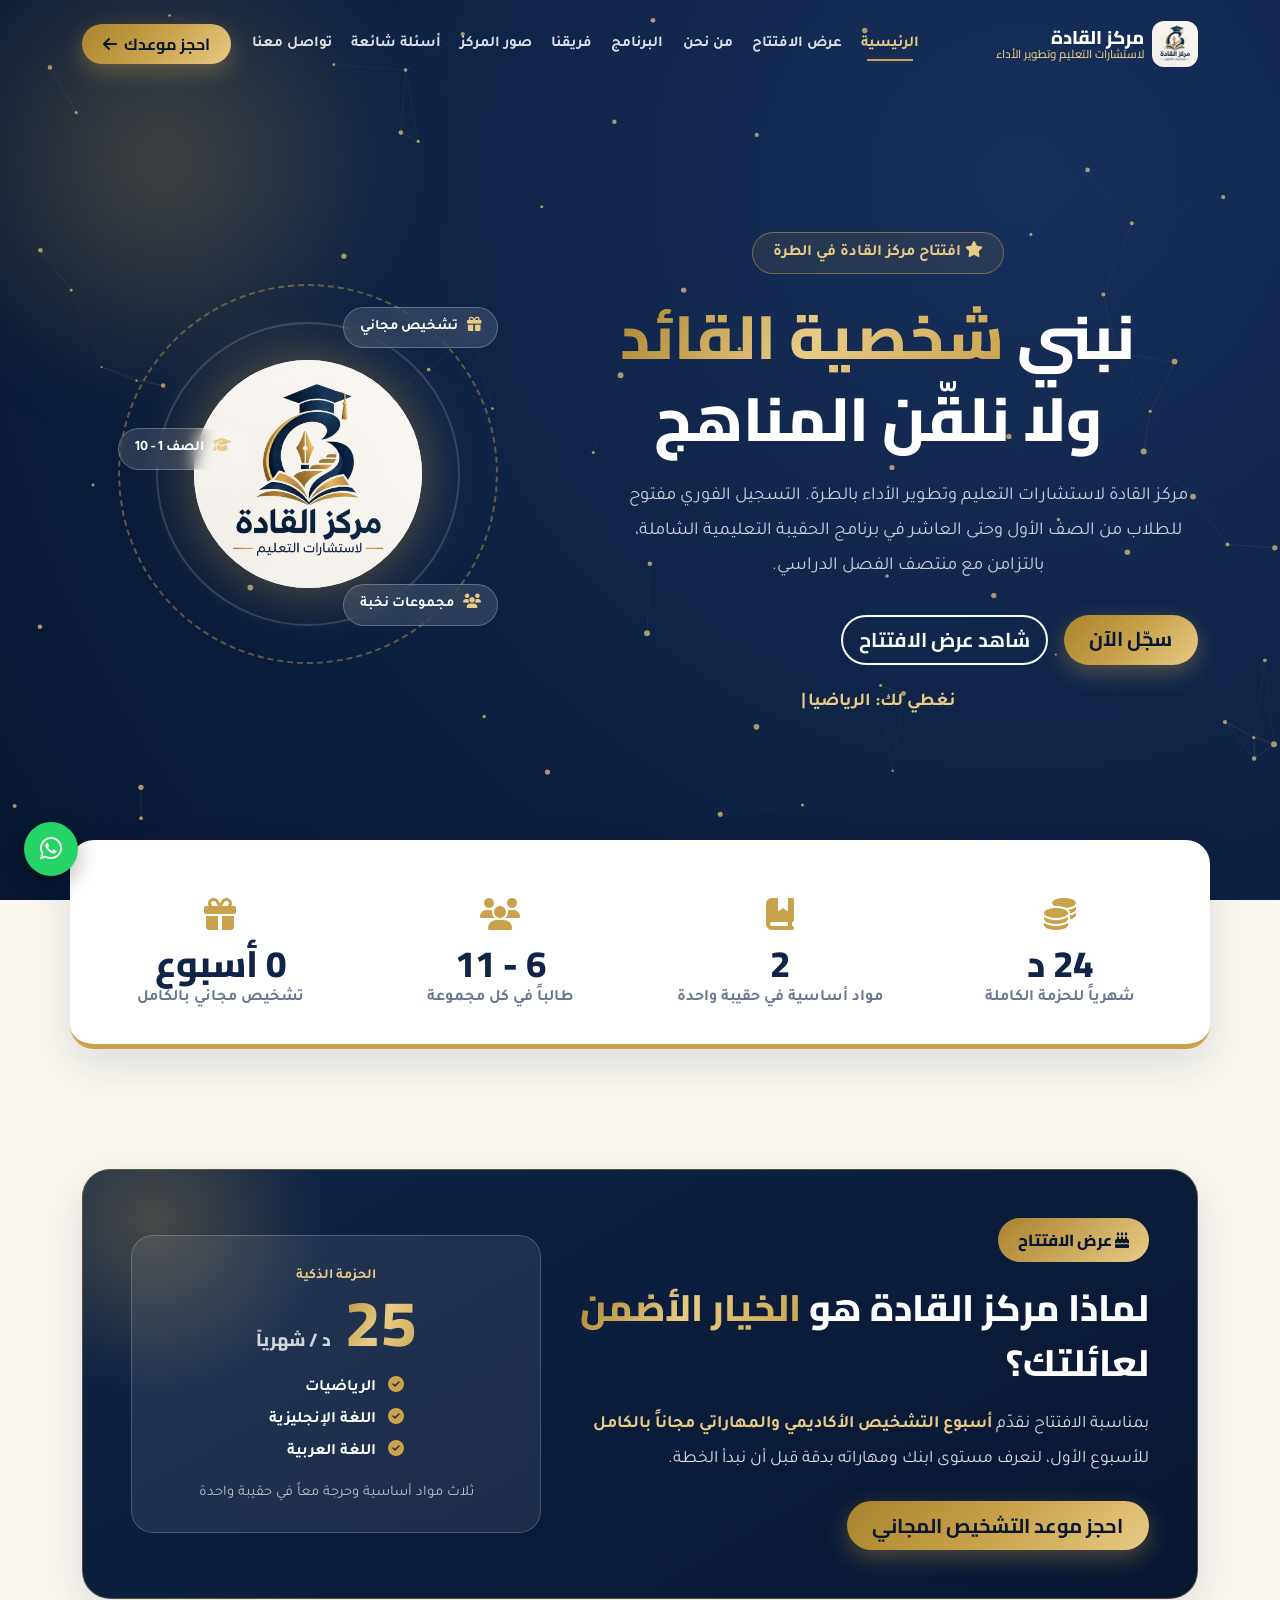
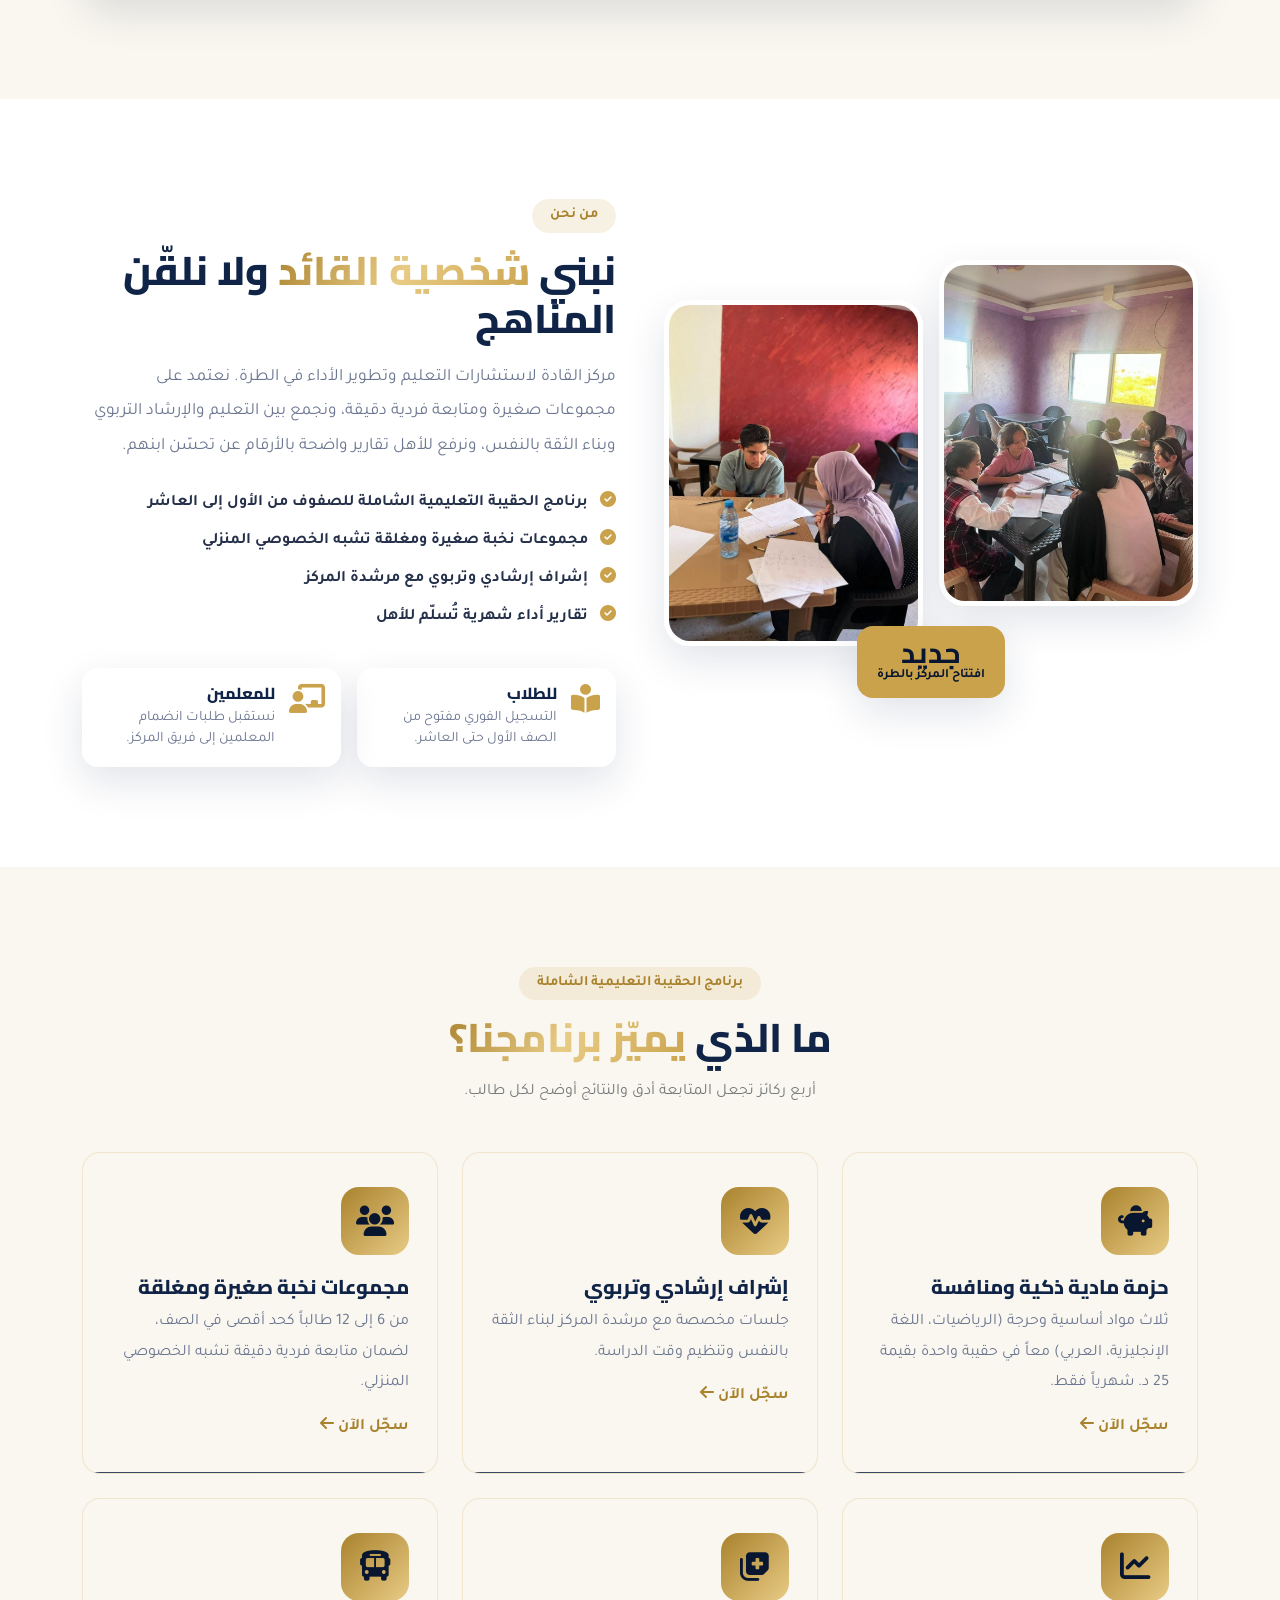
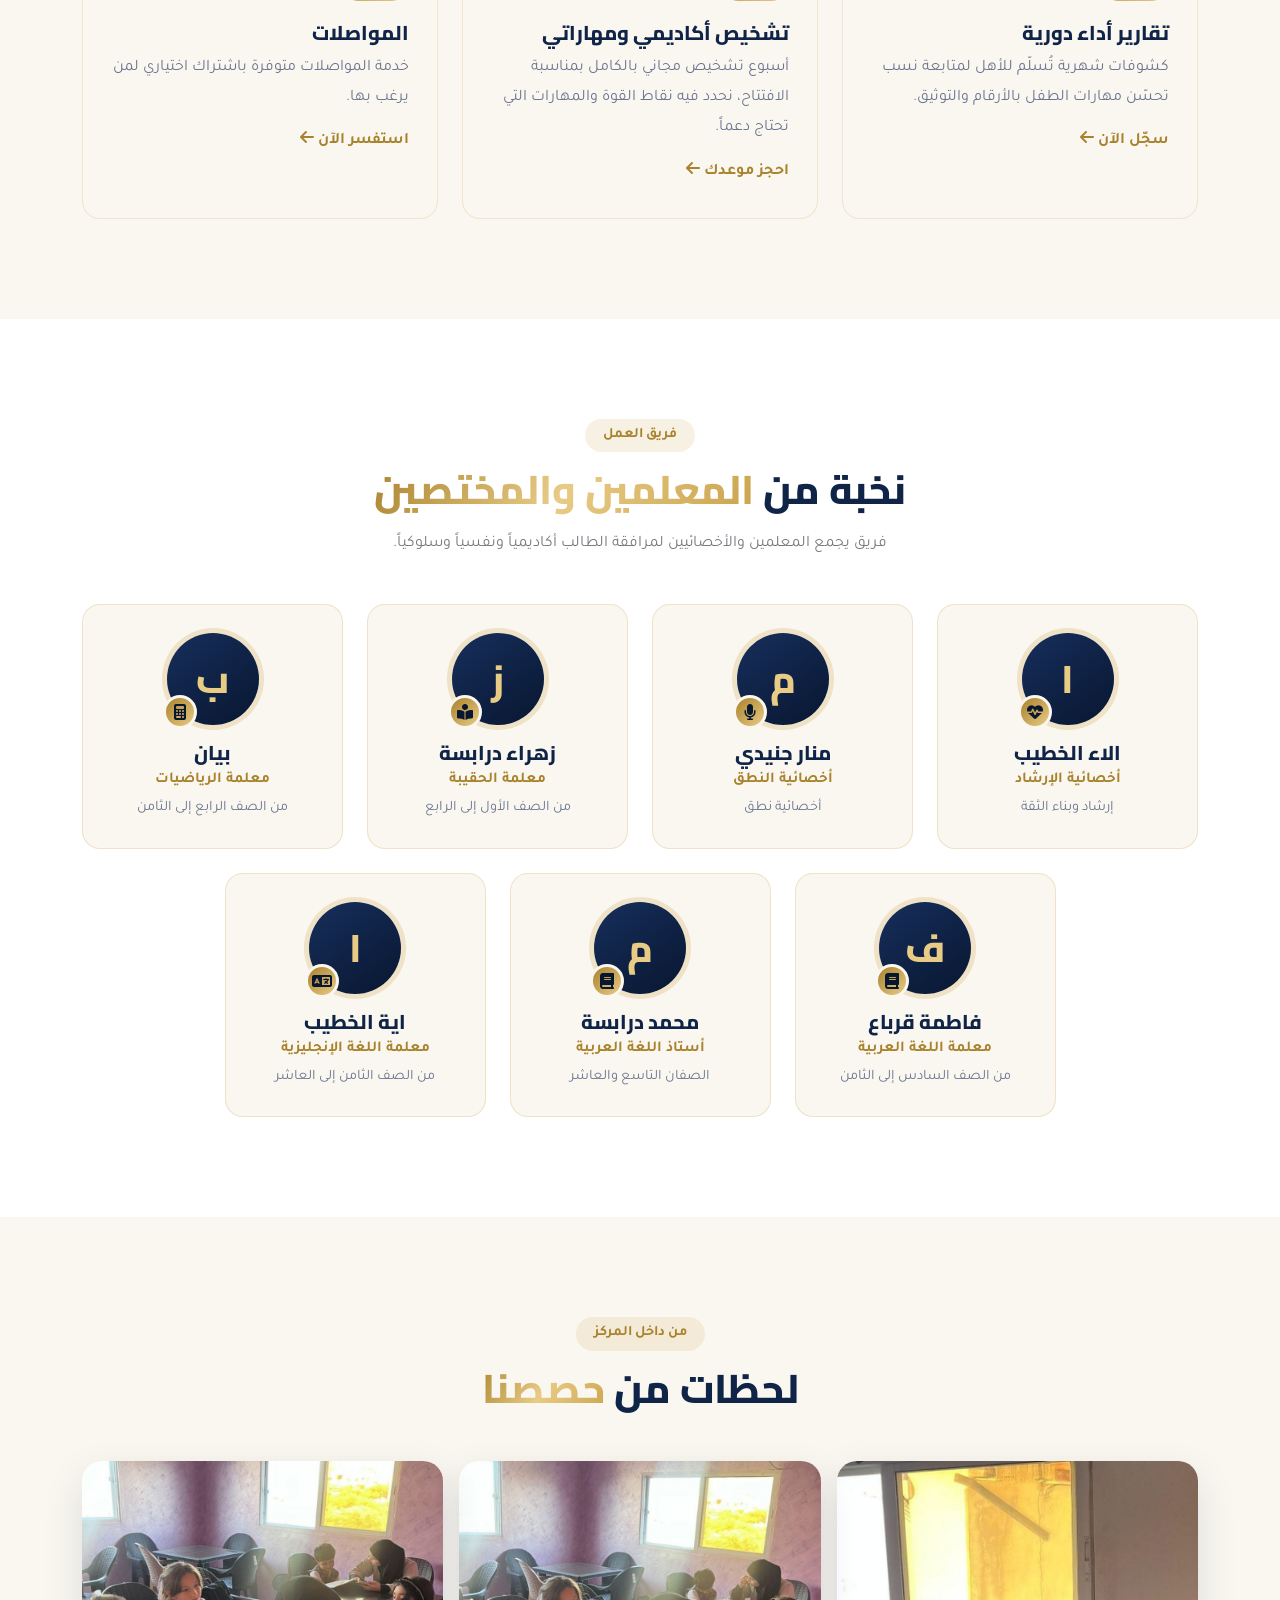
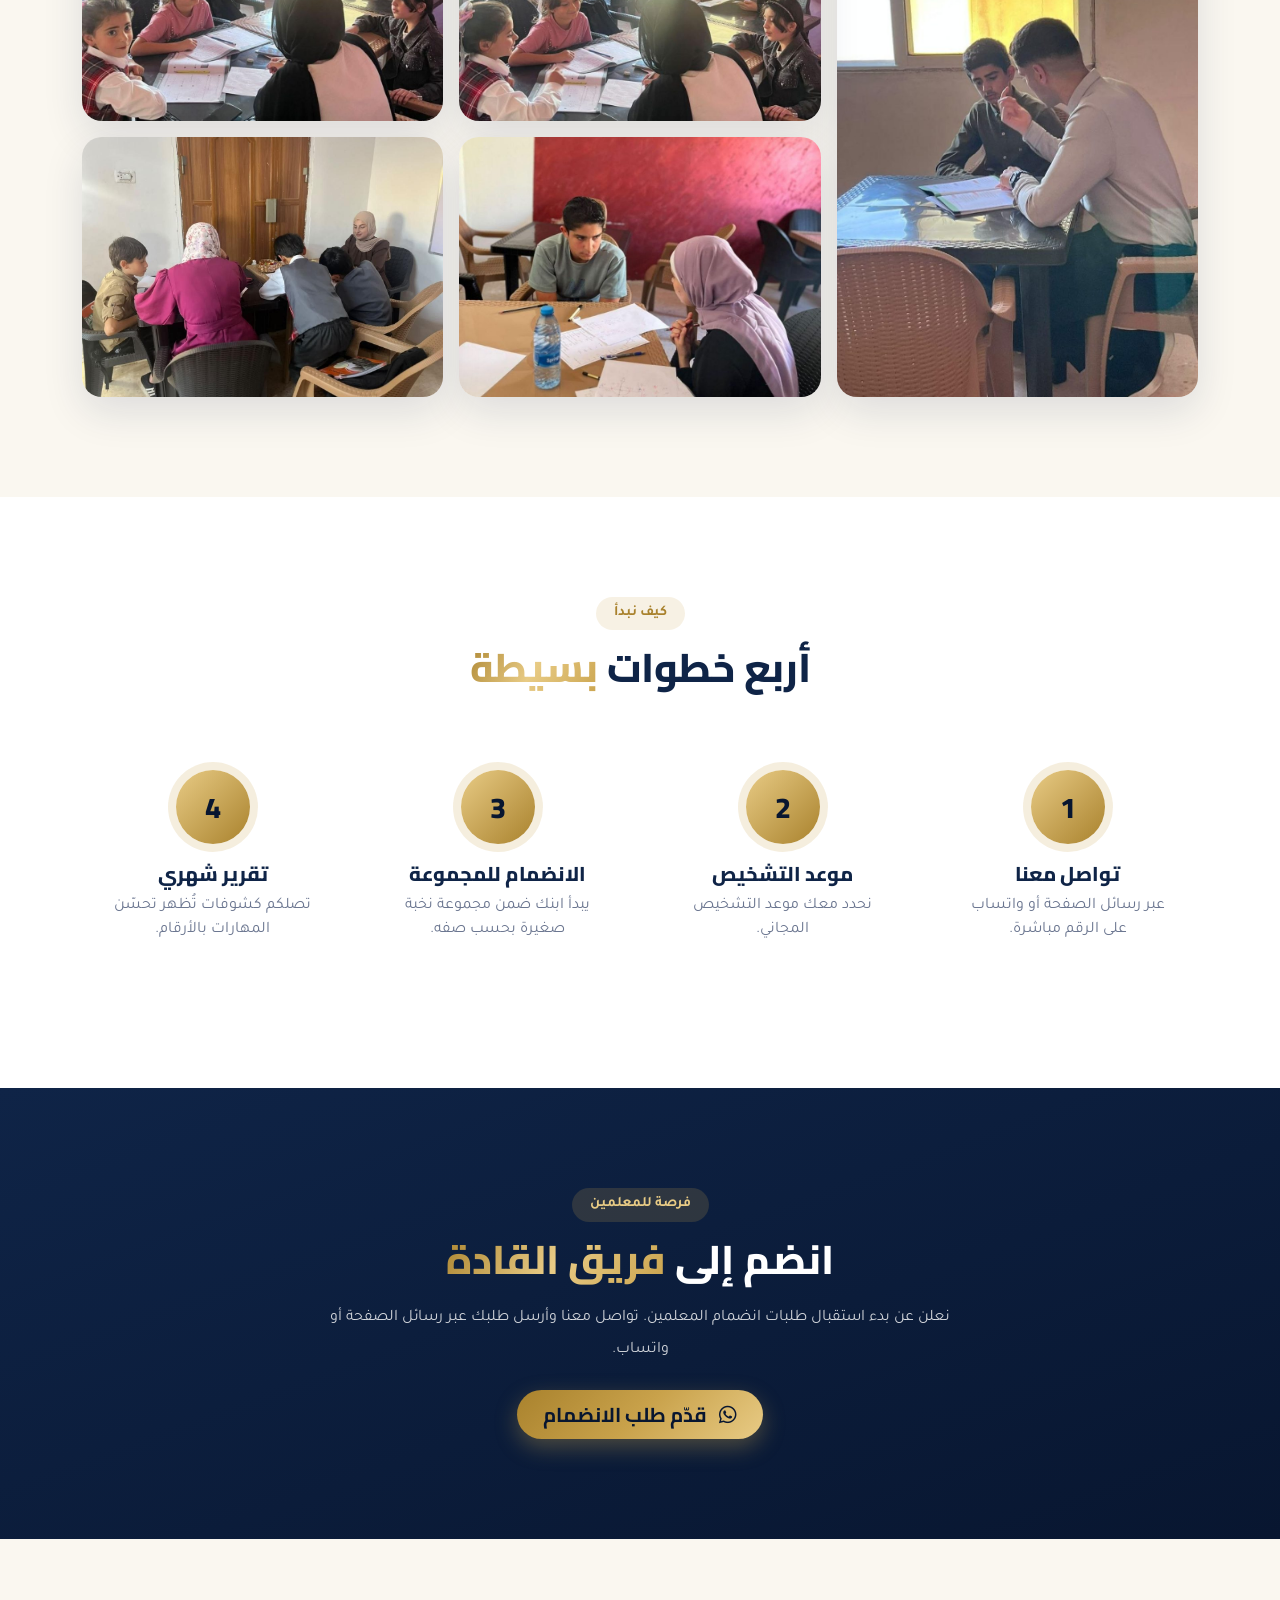
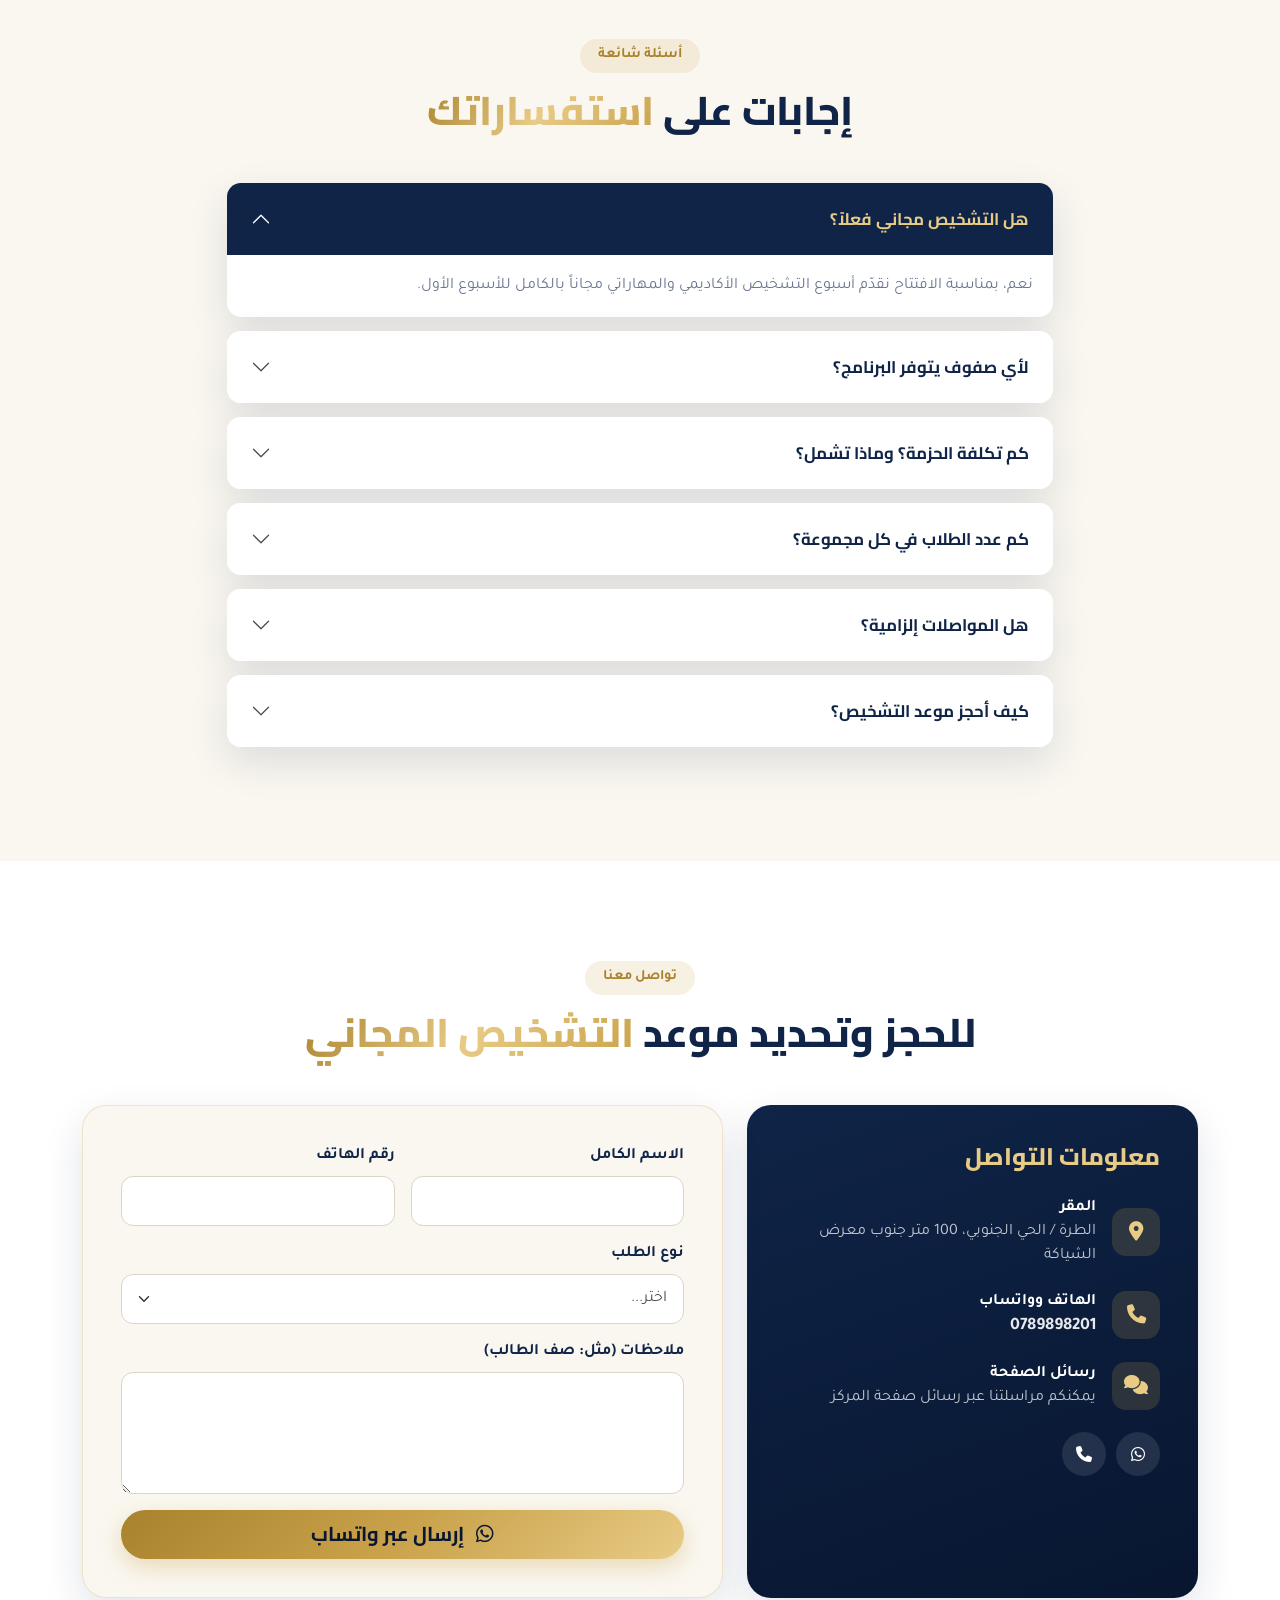
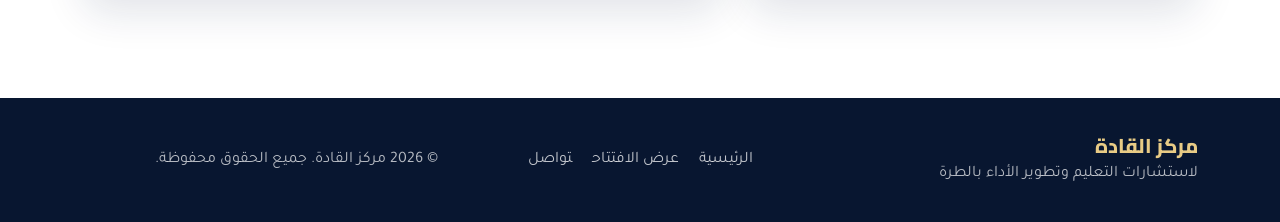
==== index.html @ 2419ee86 "Add files via upload" ====
<!DOCTYPE html>
<html lang="ar" dir="rtl">
<head>
  <meta charset="UTF-8">
  <meta name="viewport" content="width=device-width, initial-scale=1.0">
  <title>مركز القادة لاستشارات التعليم وتطوير الأداء - الطرة</title>
  <meta name="description" content="مركز القادة بالطرة: نبني شخصية القائد ولا نلقّن المناهج. تسجيل فوري للصفوف من الأول حتى العاشر، وأسبوع تشخيص أكاديمي ومهاراتي مجاني.">

  <!-- Bootstrap 5 + أيقونات Font Awesome (نسخ محلية داخل المجلد، تعمل بدون إنترنت) -->
  <link href="assets/vendor/bootstrap/bootstrap.min.css" rel="stylesheet">
  <link href="assets/vendor/fontawesome/css/fontawesome.min.css" rel="stylesheet">
  <link href="assets/vendor/fontawesome/css/solid.min.css" rel="stylesheet">
  <link href="assets/vendor/fontawesome/css/brands.min.css" rel="stylesheet">
  <!-- خط Cairo / Tajawal (اختياري: يظهر عند توفر الإنترنت، وإلا يُستخدم خط النظام) -->
  <link href="https://fonts.googleapis.com/css2?family=Cairo:wght@400;600;700;800&family=Tajawal:wght@400;500;700&display=swap" rel="stylesheet">

  <link rel="stylesheet" href="css/style.css">
</head>
<body>

  <!-- شاشة التحميل -->
  <div id="preloader"><div class="loader-ring"></div><span>مركز القادة</span></div>

  <!-- شريط التنقل -->
  <nav class="navbar navbar-expand-lg fixed-top" id="mainNav">
    <div class="container">
      <a class="navbar-brand d-flex align-items-center gap-2" href="#home">
        <span class="brand-mark">
          <img src="assets/logo.jpg" alt="شعار مركز القادة" onerror="this.style.display='none';this.nextElementSibling.style.display='block'">
          <i class="fa-solid fa-graduation-cap" style="display:none"></i>
        </span>
        <span class="brand-text">مركز القادة<small>لاستشارات التعليم وتطوير الأداء</small></span>
      </a>
      <button class="navbar-toggler" type="button" data-bs-toggle="collapse" data-bs-target="#navMenu" aria-label="القائمة">
        <i class="fa-solid fa-bars"></i>
      </button>
      <div class="collapse navbar-collapse" id="navMenu">
        <ul class="navbar-nav mx-auto mb-2 mb-lg-0">
          <li class="nav-item"><a class="nav-link active" href="#home">الرئيسية</a></li>
          <li class="nav-item"><a class="nav-link" href="#offer">عرض الافتتاح</a></li>
          <li class="nav-item"><a class="nav-link" href="#about">من نحن</a></li>
          <li class="nav-item"><a class="nav-link" href="#services">البرنامج</a></li>
          <li class="nav-item"><a class="nav-link" href="#team">فريقنا</a></li>
          <li class="nav-item"><a class="nav-link" href="#gallery">صور المركز</a></li>
          <li class="nav-item"><a class="nav-link" href="#faq">أسئلة شائعة</a></li>
          <li class="nav-item"><a class="nav-link" href="#contact">تواصل معنا</a></li>
        </ul>
        <a href="#contact" class="btn btn-gold">احجز موعدك <i class="fa-solid fa-arrow-left ms-1"></i></a>
      </div>
    </div>
  </nav>

  <!-- الواجهة الرئيسية -->
  <header id="home" class="hero">
    <canvas id="particles"></canvas>
    <div class="hero-glow"></div>
    <div class="container position-relative">
      <div class="row align-items-center min-vh-100 pt-5">
        <div class="col-lg-7 text-center text-lg-start-rtl reveal">
          <span class="hero-badge"><i class="fa-solid fa-star"></i> افتتاح مركز القادة في الطرة</span>
          <h1 class="hero-title">نبني <span class="gold-text">شخصية القائد</span><br>ولا نلقّن المناهج</h1>
          <p class="hero-sub">
            مركز القادة لاستشارات التعليم وتطوير الأداء بالطرة. التسجيل الفوري مفتوح للطلاب من الصف الأول
            وحتى العاشر في برنامج الحقيبة التعليمية الشاملة، بالتزامن مع منتصف الفصل الدراسي.
          </p>
          <div class="d-flex flex-wrap gap-3 justify-content-center justify-content-lg-start">
            <a href="#contact" class="btn btn-gold btn-lg">سجّل الآن</a>
            <a href="#offer" class="btn btn-outline-light btn-lg">شاهد عرض الافتتاح</a>
          </div>
          <div class="hero-typed mt-4">نغطي لك: <span id="typed"></span><span class="cursor">|</span></div>
        </div>
        <div class="col-lg-5 d-none d-lg-flex justify-content-center reveal">
          <div class="hero-card">
            <div class="ring ring-1"></div>
            <div class="ring ring-2"></div>
            <div class="hero-emblem">
              <img src="assets/logo.jpg" alt="شعار مركز القادة" onerror="this.style.display='none';this.nextElementSibling.style.display='block'">
              <i class="fa-solid fa-graduation-cap" style="display:none"></i>
            </div>
            <div class="float-chip chip-a"><i class="fa-solid fa-gift"></i> تشخيص مجاني</div>
            <div class="float-chip chip-b"><i class="fa-solid fa-users"></i> مجموعات نخبة</div>
            <div class="float-chip chip-c"><i class="fa-solid fa-graduation-cap"></i> الصف 1 - 10</div>
          </div>
        </div>
      </div>
    </div>
    <a href="#stats" class="scroll-down" aria-label="انزل للأسفل"><i class="fa-solid fa-angles-down"></i></a>
  </header>

  <!-- أرقام سريعة -->
  <section id="stats" class="stats">
    <div class="container">
      <div class="row g-4 text-center">
        <div class="col-6 col-lg-3 reveal"><div class="stat"><i class="fa-solid fa-coins"></i><h3><span class="counter" data-target="25">0</span> د</h3><p>شهرياً للحزمة الكاملة</p></div></div>
        <div class="col-6 col-lg-3 reveal"><div class="stat"><i class="fa-solid fa-book-bookmark"></i><h3><span class="counter" data-target="3">0</span></h3><p>مواد أساسية في حقيبة واحدة</p></div></div>
        <div class="col-6 col-lg-3 reveal"><div class="stat"><i class="fa-solid fa-users"></i><h3>6 - <span class="counter" data-target="12">0</span></h3><p>طالباً في كل مجموعة</p></div></div>
        <div class="col-6 col-lg-3 reveal"><div class="stat"><i class="fa-solid fa-gift"></i><h3><span class="counter" data-target="1">0</span> أسبوع</h3><p>تشخيص مجاني بالكامل</p></div></div>
      </div>
    </div>
  </section>

  <!-- عرض الافتتاح -->
  <section id="offer" class="section">
    <div class="container">
      <div class="offer-card reveal">
        <div class="row align-items-center g-4">
          <div class="col-lg-7">
            <span class="offer-ribbon"><i class="fa-solid fa-cake-candles"></i> عرض الافتتاح</span>
            <h2 class="offer-title">لماذا مركز القادة هو <span class="gold-text">الخيار الأضمن</span> لعائلتك؟</h2>
            <p class="offer-text">
              بمناسبة الافتتاح نقدّم <strong>أسبوع التشخيص الأكاديمي والمهاراتي مجاناً بالكامل</strong> للأسبوع الأول،
              لنعرف مستوى ابنك ومهاراته بدقة قبل أن نبدأ الخطة.
            </p>
            <a href="#contact" class="btn btn-gold btn-lg">احجز موعد التشخيص المجاني</a>
          </div>
          <div class="col-lg-5">
            <div class="price-box">
              <small>الحزمة الذكية</small>
              <div class="price"><span class="gold-text">25</span> <em>د / شهرياً</em></div>
              <ul>
                <li><i class="fa-solid fa-circle-check"></i> الرياضيات</li>
                <li><i class="fa-solid fa-circle-check"></i> اللغة الإنجليزية</li>
                <li><i class="fa-solid fa-circle-check"></i> اللغة العربية</li>
              </ul>
              <p>ثلاث مواد أساسية وحرجة معاً في حقيبة واحدة</p>
            </div>
          </div>
        </div>
      </div>
    </div>
  </section>

  <!-- من نحن -->
  <section id="about" class="section section-alt">
    <div class="container">
      <div class="row align-items-center g-5">
        <div class="col-lg-6 reveal">
          <div class="about-visual">
            <img class="about-photo p1" src="assets/photos/class-2.jpg" alt="طالبات يدرسن ضمن مجموعة صغيرة مع معلمة في المركز">
            <img class="about-photo p2" src="assets/photos/class-4.jpg" alt="معلمة تتابع طالباً بشكل فردي">
            <div class="about-years"><strong>جديد</strong><span>افتتاح المركز بالطرة</span></div>
          </div>
        </div>
        <div class="col-lg-6 reveal">
          <span class="section-tag">من نحن</span>
          <h2 class="section-title">نبني <span class="gold-text">شخصية القائد</span> ولا نلقّن المناهج</h2>
          <p class="lead-text">
            مركز القادة لاستشارات التعليم وتطوير الأداء في الطرة. نعتمد على مجموعات صغيرة ومتابعة فردية دقيقة،
            ونجمع بين التعليم والإرشاد التربوي وبناء الثقة بالنفس، ونرفع للأهل تقارير واضحة بالأرقام عن تحسّن ابنهم.
          </p>
          <ul class="check-list">
            <li><i class="fa-solid fa-circle-check"></i> برنامج الحقيبة التعليمية الشاملة للصفوف من الأول إلى العاشر</li>
            <li><i class="fa-solid fa-circle-check"></i> مجموعات نخبة صغيرة ومغلقة تشبه الخصوصي المنزلي</li>
            <li><i class="fa-solid fa-circle-check"></i> إشراف إرشادي وتربوي مع مرشدة المركز</li>
            <li><i class="fa-solid fa-circle-check"></i> تقارير أداء شهرية تُسلّم للأهل</li>
          </ul>
          <div class="row g-3 mt-3">
            <div class="col-sm-6"><div class="mini-card"><i class="fa-solid fa-book-open-reader"></i><div><h6>للطلاب</h6><p>التسجيل الفوري مفتوح من الصف الأول حتى العاشر.</p></div></div></div>
            <div class="col-sm-6"><div class="mini-card"><i class="fa-solid fa-chalkboard-user"></i><div><h6>للمعلمين</h6><p>نستقبل طلبات انضمام المعلمين إلى فريق المركز.</p></div></div></div>
          </div>
        </div>
      </div>
    </div>
  </section>

  <!-- البرنامج -->
  <section id="services" class="section">
    <div class="container">
      <div class="text-center mb-5 reveal">
        <span class="section-tag">برنامج الحقيبة التعليمية الشاملة</span>
        <h2 class="section-title">ما الذي <span class="gold-text">يميّز برنامجنا؟</span></h2>
        <p class="text-muted mx-auto" style="max-width:620px">أربع ركائز تجعل المتابعة أدق والنتائج أوضح لكل طالب.</p>
      </div>
      <div class="row g-4">
        <div class="col-md-6 col-lg-4 reveal"><div class="service-card"><div class="icon"><i class="fa-solid fa-piggy-bank"></i></div><h5>حزمة مادية ذكية ومنافسة</h5><p>ثلاث مواد أساسية وحرجة (الرياضيات، اللغة الإنجليزية، العربي) معاً في حقيبة واحدة بقيمة 25 د. شهرياً فقط.</p><a href="#contact">سجّل الآن <i class="fa-solid fa-arrow-left"></i></a></div></div>
        <div class="col-md-6 col-lg-4 reveal"><div class="service-card"><div class="icon"><i class="fa-solid fa-heart-pulse"></i></div><h5>إشراف إرشادي وتربوي</h5><p>جلسات مخصصة مع مرشدة المركز لبناء الثقة بالنفس وتنظيم وقت الدراسة.</p><a href="#contact">سجّل الآن <i class="fa-solid fa-arrow-left"></i></a></div></div>
        <div class="col-md-6 col-lg-4 reveal"><div class="service-card"><div class="icon"><i class="fa-solid fa-users"></i></div><h5>مجموعات نخبة صغيرة ومغلقة</h5><p>من 6 إلى 12 طالباً كحد أقصى في الصف، لضمان متابعة فردية دقيقة تشبه الخصوصي المنزلي.</p><a href="#contact">سجّل الآن <i class="fa-solid fa-arrow-left"></i></a></div></div>
        <div class="col-md-6 col-lg-4 reveal"><div class="service-card"><div class="icon"><i class="fa-solid fa-chart-line"></i></div><h5>تقارير أداء دورية</h5><p>كشوفات شهرية تُسلّم للأهل لمتابعة نسب تحسّن مهارات الطفل بالأرقام والتوثيق.</p><a href="#contact">سجّل الآن <i class="fa-solid fa-arrow-left"></i></a></div></div>
        <div class="col-md-6 col-lg-4 reveal"><div class="service-card"><div class="icon"><i class="fa-solid fa-notes-medical"></i></div><h5>تشخيص أكاديمي ومهاراتي</h5><p>أسبوع تشخيص مجاني بالكامل بمناسبة الافتتاح، نحدد فيه نقاط القوة والمهارات التي تحتاج دعماً.</p><a href="#contact">احجز موعدك <i class="fa-solid fa-arrow-left"></i></a></div></div>
        <div class="col-md-6 col-lg-4 reveal"><div class="service-card"><div class="icon"><i class="fa-solid fa-bus"></i></div><h5>المواصلات</h5><p>خدمة المواصلات متوفرة باشتراك اختياري لمن يرغب بها.</p><a href="#contact">استفسر الآن <i class="fa-solid fa-arrow-left"></i></a></div></div>
      </div>
    </div>
  </section>

  <!-- فريق العمل -->
  <section id="team" class="section section-alt">
    <div class="container">
      <div class="text-center mb-5 reveal">
        <span class="section-tag">فريق العمل</span>
        <h2 class="section-title">نخبة من <span class="gold-text">المعلمين والمختصين</span></h2>
        <p class="text-muted mx-auto" style="max-width:620px">فريق يجمع المعلمين والأخصائيين لمرافقة الطالب أكاديمياً ونفسياً وسلوكياً.</p>
      </div>
      <div class="row g-4 justify-content-center">
        <div class="col-6 col-md-4 col-lg-3 reveal"><div class="team-card"><div class="avatar"><span>ا</span><i class="fa-solid fa-heart-pulse"></i></div><h5>الاء الخطيب</h5><strong>أخصائية الإرشاد</strong><p>إرشاد وبناء الثقة</p></div></div>
        <div class="col-6 col-md-4 col-lg-3 reveal"><div class="team-card"><div class="avatar"><span>م</span><i class="fa-solid fa-microphone"></i></div><h5>منار جنيدي</h5><strong>أخصائية النطق</strong><p>أخصائية نطق</p></div></div>
        <div class="col-6 col-md-4 col-lg-3 reveal"><div class="team-card"><div class="avatar"><span>ز</span><i class="fa-solid fa-book-open-reader"></i></div><h5>زهراء درابسة</h5><strong>معلمة الحقيبة</strong><p>من الصف الأول إلى الرابع</p></div></div>
        <div class="col-6 col-md-4 col-lg-3 reveal"><div class="team-card"><div class="avatar"><span>ب</span><i class="fa-solid fa-calculator"></i></div><h5>بيان</h5><strong>معلمة الرياضيات</strong><p>من الصف الرابع إلى الثامن</p></div></div>
        <div class="col-6 col-md-4 col-lg-3 reveal"><div class="team-card"><div class="avatar"><span>ف</span><i class="fa-solid fa-book"></i></div><h5>فاطمة قرباع</h5><strong>معلمة اللغة العربية</strong><p>من الصف السادس إلى الثامن</p></div></div>
        <div class="col-6 col-md-4 col-lg-3 reveal"><div class="team-card"><div class="avatar"><span>م</span><i class="fa-solid fa-book"></i></div><h5>محمد درابسة</h5><strong>أستاذ اللغة العربية</strong><p>الصفان التاسع والعاشر</p></div></div>
        <div class="col-6 col-md-4 col-lg-3 reveal"><div class="team-card"><div class="avatar"><span>ا</span><i class="fa-solid fa-language"></i></div><h5>اية الخطيب</h5><strong>معلمة اللغة الإنجليزية</strong><p>من الصف الثامن إلى العاشر</p></div></div>
      </div>
    </div>
  </section>

  <!-- معرض الصور -->
  <section id="gallery" class="section">
    <div class="container">
      <div class="text-center mb-5 reveal">
        <span class="section-tag">من داخل المركز</span>
        <h2 class="section-title">لحظات من <span class="gold-text">حصصنا</span></h2>
      </div>
      <div class="gallery reveal">
        <a href="assets/photos/class-1.jpg" class="g-item g1" data-bs-toggle="modal" data-bs-target="#lightbox" data-src="assets/photos/class-1.jpg" data-alt="معلم يشرح لطالب داخل المركز"><img src="assets/photos/class-1.jpg" alt="معلم يشرح لطالب داخل المركز"><span><i class="fa-solid fa-magnifying-glass-plus"></i></span></a>
        <a href="assets/photos/class-2.jpg" class="g-item g2" data-bs-toggle="modal" data-bs-target="#lightbox" data-src="assets/photos/class-2.jpg" data-alt="مجموعة طالبات مع معلمتهن"><img src="assets/photos/class-2.jpg" alt="مجموعة طالبات مع معلمتهن"><span><i class="fa-solid fa-magnifying-glass-plus"></i></span></a>
        <a href="assets/photos/class-3.jpg" class="g-item g3" data-bs-toggle="modal" data-bs-target="#lightbox" data-src="assets/photos/class-3.jpg" data-alt="طالبات يحللن الواجبات في مجموعة صغيرة"><img src="assets/photos/class-3.jpg" alt="طالبات يحللن الواجبات في مجموعة صغيرة"><span><i class="fa-solid fa-magnifying-glass-plus"></i></span></a>
        <a href="assets/photos/class-4.jpg" class="g-item g4" data-bs-toggle="modal" data-bs-target="#lightbox" data-src="assets/photos/class-4.jpg" data-alt="جلسة متابعة فردية مع معلمة"><img src="assets/photos/class-4.jpg" alt="جلسة متابعة فردية مع معلمة"><span><i class="fa-solid fa-magnifying-glass-plus"></i></span></a>
        <a href="assets/photos/class-5.jpg" class="g-item g5" data-bs-toggle="modal" data-bs-target="#lightbox" data-src="assets/photos/class-5.jpg" data-alt="مجموعة طلاب مع معلمتهم"><img src="assets/photos/class-5.jpg" alt="مجموعة طلاب مع معلمتهم"><span><i class="fa-solid fa-magnifying-glass-plus"></i></span></a>
      </div>
    </div>
  </section>

  <!-- نافذة تكبير الصورة -->
  <div class="modal fade" id="lightbox" tabindex="-1" aria-hidden="true">
    <div class="modal-dialog modal-dialog-centered modal-lg">
      <div class="modal-content bg-transparent border-0">
        <button type="button" class="btn-close btn-close-white ms-auto mb-2" data-bs-dismiss="modal" aria-label="إغلاق"></button>
        <img id="lightboxImg" src="" alt="" class="img-fluid rounded-4">
      </div>
    </div>
  </div>

  <!-- كيف نبدأ -->
  <section id="process" class="section section-alt">
    <div class="container">
      <div class="text-center mb-5 reveal">
        <span class="section-tag">كيف نبدأ</span>
        <h2 class="section-title">أربع خطوات <span class="gold-text">بسيطة</span></h2>
      </div>
      <div class="row g-4 steps">
        <div class="col-md-6 col-lg-3 reveal"><div class="step"><span class="num">1</span><h5>تواصل معنا</h5><p>عبر رسائل الصفحة أو واتساب على الرقم مباشرة.</p></div></div>
        <div class="col-md-6 col-lg-3 reveal"><div class="step"><span class="num">2</span><h5>موعد التشخيص</h5><p>نحدد معك موعد التشخيص المجاني.</p></div></div>
        <div class="col-md-6 col-lg-3 reveal"><div class="step"><span class="num">3</span><h5>الانضمام للمجموعة</h5><p>يبدأ ابنك ضمن مجموعة نخبة صغيرة بحسب صفه.</p></div></div>
        <div class="col-md-6 col-lg-3 reveal"><div class="step"><span class="num">4</span><h5>تقرير شهري</h5><p>تصلكم كشوفات تُظهر تحسّن المهارات بالأرقام.</p></div></div>
      </div>
    </div>
  </section>

  <!-- انضمام المعلمين -->
  <section id="teachers" class="section section-dark">
    <div class="container text-center reveal">
      <span class="section-tag light">فرصة للمعلمين</span>
      <h2 class="section-title text-white">انضم إلى <span class="gold-text">فريق القادة</span></h2>
      <p class="mx-auto mb-4" style="max-width:640px;color:rgba(255,255,255,.8);line-height:2">
        نعلن عن بدء استقبال طلبات انضمام المعلمين. تواصل معنا وأرسل طلبك عبر رسائل الصفحة أو واتساب.
      </p>
      <a href="#" class="btn btn-gold btn-lg js-wa" data-msg="السلام عليكم، أرغب بتقديم طلب انضمام كمعلم/ة في مركز القادة"><i class="fa-brands fa-whatsapp me-2"></i> قدّم طلب الانضمام</a>
    </div>
  </section>

  <!-- الأسئلة الشائعة -->
  <section id="faq" class="section">
    <div class="container" style="max-width:850px">
      <div class="text-center mb-5 reveal">
        <span class="section-tag">أسئلة شائعة</span>
        <h2 class="section-title">إجابات على <span class="gold-text">استفساراتك</span></h2>
      </div>
      <div class="accordion reveal" id="faqAcc">
        <div class="accordion-item"><h2 class="accordion-header"><button class="accordion-button" data-bs-toggle="collapse" data-bs-target="#f1">هل التشخيص مجاني فعلاً؟</button></h2><div id="f1" class="accordion-collapse collapse show" data-bs-parent="#faqAcc"><div class="accordion-body">نعم، بمناسبة الافتتاح نقدّم أسبوع التشخيص الأكاديمي والمهاراتي مجاناً بالكامل للأسبوع الأول.</div></div></div>
        <div class="accordion-item"><h2 class="accordion-header"><button class="accordion-button collapsed" data-bs-toggle="collapse" data-bs-target="#f2">لأي صفوف يتوفر البرنامج؟</button></h2><div id="f2" class="accordion-collapse collapse" data-bs-parent="#faqAcc"><div class="accordion-body">التسجيل مفتوح للطلاب من الصف الأول وحتى الصف العاشر في برنامج الحقيبة التعليمية الشاملة.</div></div></div>
        <div class="accordion-item"><h2 class="accordion-header"><button class="accordion-button collapsed" data-bs-toggle="collapse" data-bs-target="#f3">كم تكلفة الحزمة؟ وماذا تشمل؟</button></h2><div id="f3" class="accordion-collapse collapse" data-bs-parent="#faqAcc"><div class="accordion-body">25 د. شهرياً فقط، وتشمل ثلاث مواد أساسية وحرجة معاً في حقيبة واحدة: الرياضيات واللغة الإنجليزية واللغة العربية.</div></div></div>
        <div class="accordion-item"><h2 class="accordion-header"><button class="accordion-button collapsed" data-bs-toggle="collapse" data-bs-target="#f4">كم عدد الطلاب في كل مجموعة؟</button></h2><div id="f4" class="accordion-collapse collapse" data-bs-parent="#faqAcc"><div class="accordion-body">من 6 إلى 12 طالباً كحد أقصى في الصف، لضمان متابعة فردية دقيقة تشبه الخصوصي المنزلي.</div></div></div>
        <div class="accordion-item"><h2 class="accordion-header"><button class="accordion-button collapsed" data-bs-toggle="collapse" data-bs-target="#f5">هل المواصلات إلزامية؟</button></h2><div id="f5" class="accordion-collapse collapse" data-bs-parent="#faqAcc"><div class="accordion-body">لا، المواصلات اشتراك اختياري.</div></div></div>
        <div class="accordion-item"><h2 class="accordion-header"><button class="accordion-button collapsed" data-bs-toggle="collapse" data-bs-target="#f6">كيف أحجز موعد التشخيص؟</button></h2><div id="f6" class="accordion-collapse collapse" data-bs-parent="#faqAcc"><div class="accordion-body">تواصلوا معنا عبر رسائل الصفحة، أو مباشرة عبر واتساب على الرقم 0789898201، أو عبر النموذج في أسفل الصفحة.</div></div></div>
      </div>
    </div>
  </section>

  <!-- تواصل معنا -->
  <section id="contact" class="section section-alt">
    <div class="container">
      <div class="text-center mb-5 reveal">
        <span class="section-tag">تواصل معنا</span>
        <h2 class="section-title">للحجز وتحديد موعد <span class="gold-text">التشخيص المجاني</span></h2>
      </div>
      <div class="row g-4">
        <div class="col-lg-5 reveal">
          <div class="contact-info">
            <h4>معلومات التواصل</h4>
            <div class="info-item"><i class="fa-solid fa-location-dot"></i><div><strong>المقر</strong><span>الطرة / الحي الجنوبي، 100 متر جنوب معرض الشياكة</span></div></div>
            <div class="info-item"><i class="fa-solid fa-phone"></i><div><strong>الهاتف وواتساب</strong><a href="tel:+962789898201" class="phone-link" dir="ltr">0789898201</a></div></div>
            <div class="info-item"><i class="fa-solid fa-comments"></i><div><strong>رسائل الصفحة</strong><span>يمكنكم مراسلتنا عبر رسائل صفحة المركز</span></div></div>
            <div class="socials">
              <a href="#" class="js-wa" aria-label="واتساب"><i class="fa-brands fa-whatsapp"></i></a>
              <a href="tel:+962789898201" aria-label="اتصال"><i class="fa-solid fa-phone"></i></a>
            </div>
          </div>
        </div>
        <div class="col-lg-7 reveal">
          <form id="contactForm" class="contact-form" novalidate>
            <div class="row g-3">
              <div class="col-md-6"><label class="form-label">الاسم الكامل</label><input type="text" class="form-control" id="name" required><div class="invalid-feedback">الرجاء إدخال الاسم</div></div>
              <div class="col-md-6"><label class="form-label">رقم الهاتف</label><input type="tel" class="form-control" id="phone" dir="ltr" required pattern="[0-9+\s]{8,15}"><div class="invalid-feedback">أدخل رقم هاتف صحيح</div></div>
              <div class="col-12"><label class="form-label">نوع الطلب</label>
                <select class="form-select" id="service" required>
                  <option value="">اختر...</option>
                  <option>حجز موعد التشخيص المجاني</option>
                  <option>تسجيل طالب (الصف 1 - 10)</option>
                  <option>الاستفسار عن المواصلات</option>
                  <option>طلب انضمام معلم/ة</option>
                  <option>استفسار آخر</option>
                </select><div class="invalid-feedback">اختر نوع الطلب</div></div>
              <div class="col-12"><label class="form-label">ملاحظات (مثل: صف الطالب)</label><textarea class="form-control" id="message" rows="4"></textarea></div>
              <div class="col-12"><button type="submit" class="btn btn-gold btn-lg w-100"><i class="fa-brands fa-whatsapp me-2"></i> إرسال عبر واتساب</button></div>
            </div>
          </form>
        </div>
      </div>
    </div>
  </section>

  <!-- التذييل -->
  <footer class="footer">
    <div class="container">
      <div class="row g-4 align-items-center">
        <div class="col-md-4"><h5 class="mb-1">مركز القادة</h5><p class="mb-0">لاستشارات التعليم وتطوير الأداء بالطرة</p></div>
        <div class="col-md-4 text-md-center"><a href="#home">الرئيسية</a><a href="#offer">عرض الافتتاح</a><a href="#contact">تواصل</a></div>
        <div class="col-md-4 text-md-end">© <span id="year"></span> مركز القادة. جميع الحقوق محفوظة.</div>
      </div>
    </div>
  </footer>

  <!-- زر واتساب وزر الصعود -->
  <a href="#" id="waFloat" class="wa-float js-wa" aria-label="واتساب"><i class="fa-brands fa-whatsapp"></i></a>
  <button id="toTop" class="to-top" aria-label="للأعلى"><i class="fa-solid fa-arrow-up"></i></button>

  <script src="assets/vendor/bootstrap/bootstrap.bundle.min.js"></script>
  <script src="js/main.js"></script>
</body>
</html>
---- assets/vendor/fontawesome/css/solid.min.css ----
/*!
 * Font Awesome Free 6.5.1 by @fontawesome - https://fontawesome.com
 * License - https://fontawesome.com/license/free (Icons: CC BY 4.0, Fonts: SIL OFL 1.1, Code: MIT License)
 * Copyright 2023 Fonticons, Inc.
 */
:host,:root{--fa-style-family-classic:"Font Awesome 6 Free";--fa-font-solid:normal 900 1em/1 "Font Awesome 6 Free"}@font-face{font-family:"Font Awesome 6 Free";font-style:normal;font-weight:900;font-display:block;src:url(../webfonts/fa-solid-900.woff2) format("woff2"),url(../webfonts/fa-solid-900.ttf) format("truetype")}.fa-solid,.fas{font-weight:900}
---- assets/vendor/fontawesome/css/brands.min.css ----
/*!
 * Font Awesome Free 6.5.1 by @fontawesome - https://fontawesome.com
 * License - https://fontawesome.com/license/free (Icons: CC BY 4.0, Fonts: SIL OFL 1.1, Code: MIT License)
 * Copyright 2023 Fonticons, Inc.
 */
:host,:root{--fa-style-family-brands:"Font Awesome 6 Brands";--fa-font-brands:normal 400 1em/1 "Font Awesome 6 Brands"}@font-face{font-family:"Font Awesome 6 Brands";font-style:normal;font-weight:400;font-display:block;src:url(../webfonts/fa-brands-400.woff2) format("woff2"),url(../webfonts/fa-brands-400.ttf) format("truetype")}.fa-brands,.fab{font-weight:400}.fa-monero:before{content:"\f3d0"}.fa-hooli:before{content:"\f427"}.fa-yelp:before{content:"\f1e9"}.fa-cc-visa:before{content:"\f1f0"}.fa-lastfm:before{content:"\f202"}.fa-shopware:before{content:"\f5b5"}.fa-creative-commons-nc:before{content:"\f4e8"}.fa-aws:before{content:"\f375"}.fa-redhat:before{content:"\f7bc"}.fa-yoast:before{content:"\f2b1"}.fa-cloudflare:before{content:"\e07d"}.fa-ups:before{content:"\f7e0"}.fa-pixiv:before{content:"\e640"}.fa-wpexplorer:before{content:"\f2de"}.fa-dyalog:before{content:"\f399"}.fa-bity:before{content:"\f37a"}.fa-stackpath:before{content:"\f842"}.fa-buysellads:before{content:"\f20d"}.fa-first-order:before{content:"\f2b0"}.fa-modx:before{content:"\f285"}.fa-guilded:before{content:"\e07e"}.fa-vnv:before{content:"\f40b"}.fa-js-square:before,.fa-square-js:before{content:"\f3b9"}.fa-microsoft:before{content:"\f3ca"}.fa-qq:before{content:"\f1d6"}.fa-orcid:before{content:"\f8d2"}.fa-java:before{content:"\f4e4"}.fa-invision:before{content:"\f7b0"}.fa-creative-commons-pd-alt:before{content:"\f4ed"}.fa-centercode:before{content:"\f380"}.fa-glide-g:before{content:"\f2a6"}.fa-drupal:before{content:"\f1a9"}.fa-hire-a-helper:before{content:"\f3b0"}.fa-creative-commons-by:before{content:"\f4e7"}.fa-unity:before{content:"\e049"}.fa-whmcs:before{content:"\f40d"}.fa-rocketchat:before{content:"\f3e8"}.fa-vk:before{content:"\f189"}.fa-untappd:before{content:"\f405"}.fa-mailchimp:before{content:"\f59e"}.fa-css3-alt:before{content:"\f38b"}.fa-reddit-square:before,.fa-square-reddit:before{content:"\f1a2"}.fa-vimeo-v:before{content:"\f27d"}.fa-contao:before{content:"\f26d"}.fa-square-font-awesome:before{content:"\e5ad"}.fa-deskpro:before{content:"\f38f"}.fa-brave:before{content:"\e63c"}.fa-sistrix:before{content:"\f3ee"}.fa-instagram-square:before,.fa-square-instagram:before{content:"\e055"}.fa-battle-net:before{content:"\f835"}.fa-the-red-yeti:before{content:"\f69d"}.fa-hacker-news-square:before,.fa-square-hacker-news:before{content:"\f3af"}.fa-edge:before{content:"\f282"}.fa-threads:before{content:"\e618"}.fa-napster:before{content:"\f3d2"}.fa-snapchat-square:before,.fa-square-snapchat:before{content:"\f2ad"}.fa-google-plus-g:before{content:"\f0d5"}.fa-artstation:before{content:"\f77a"}.fa-markdown:before{content:"\f60f"}.fa-sourcetree:before{content:"\f7d3"}.fa-google-plus:before{content:"\f2b3"}.fa-diaspora:before{content:"\f791"}.fa-foursquare:before{content:"\f180"}.fa-stack-overflow:before{content:"\f16c"}.fa-github-alt:before{content:"\f113"}.fa-phoenix-squadron:before{content:"\f511"}.fa-pagelines:before{content:"\f18c"}.fa-algolia:before{content:"\f36c"}.fa-red-river:before{content:"\f3e3"}.fa-creative-commons-sa:before{content:"\f4ef"}.fa-safari:before{content:"\f267"}.fa-google:before{content:"\f1a0"}.fa-font-awesome-alt:before,.fa-square-font-awesome-stroke:before{content:"\f35c"}.fa-atlassian:before{content:"\f77b"}.fa-linkedin-in:before{content:"\f0e1"}.fa-digital-ocean:before{content:"\f391"}.fa-nimblr:before{content:"\f5a8"}.fa-chromecast:before{content:"\f838"}.fa-evernote:before{content:"\f839"}.fa-hacker-news:before{content:"\f1d4"}.fa-creative-commons-sampling:before{content:"\f4f0"}.fa-adversal:before{content:"\f36a"}.fa-creative-commons:before{content:"\f25e"}.fa-watchman-monitoring:before{content:"\e087"}.fa-fonticons:before{content:"\f280"}.fa-weixin:before{content:"\f1d7"}.fa-shirtsinbulk:before{content:"\f214"}.fa-codepen:before{content:"\f1cb"}.fa-git-alt:before{content:"\f841"}.fa-lyft:before{content:"\f3c3"}.fa-rev:before{content:"\f5b2"}.fa-windows:before{content:"\f17a"}.fa-wizards-of-the-coast:before{content:"\f730"}.fa-square-viadeo:before,.fa-viadeo-square:before{content:"\f2aa"}.fa-meetup:before{content:"\f2e0"}.fa-centos:before{content:"\f789"}.fa-adn:before{content:"\f170"}.fa-cloudsmith:before{content:"\f384"}.fa-opensuse:before{content:"\e62b"}.fa-pied-piper-alt:before{content:"\f1a8"}.fa-dribbble-square:before,.fa-square-dribbble:before{content:"\f397"}.fa-codiepie:before{content:"\f284"}.fa-node:before{content:"\f419"}.fa-mix:before{content:"\f3cb"}.fa-steam:before{content:"\f1b6"}.fa-cc-apple-pay:before{content:"\f416"}.fa-scribd:before{content:"\f28a"}.fa-debian:before{content:"\e60b"}.fa-openid:before{content:"\f19b"}.fa-instalod:before{content:"\e081"}.fa-expeditedssl:before{content:"\f23e"}.fa-sellcast:before{content:"\f2da"}.fa-square-twitter:before,.fa-twitter-square:before{content:"\f081"}.fa-r-project:before{content:"\f4f7"}.fa-delicious:before{content:"\f1a5"}.fa-freebsd:before{content:"\f3a4"}.fa-vuejs:before{content:"\f41f"}.fa-accusoft:before{content:"\f369"}.fa-ioxhost:before{content:"\f208"}.fa-fonticons-fi:before{content:"\f3a2"}.fa-app-store:before{content:"\f36f"}.fa-cc-mastercard:before{content:"\f1f1"}.fa-itunes-note:before{content:"\f3b5"}.fa-golang:before{content:"\e40f"}.fa-kickstarter:before{content:"\f3bb"}.fa-grav:before{content:"\f2d6"}.fa-weibo:before{content:"\f18a"}.fa-uncharted:before{content:"\e084"}.fa-firstdraft:before{content:"\f3a1"}.fa-square-youtube:before,.fa-youtube-square:before{content:"\f431"}.fa-wikipedia-w:before{content:"\f266"}.fa-rendact:before,.fa-wpressr:before{content:"\f3e4"}.fa-angellist:before{content:"\f209"}.fa-galactic-republic:before{content:"\f50c"}.fa-nfc-directional:before{content:"\e530"}.fa-skype:before{content:"\f17e"}.fa-joget:before{content:"\f3b7"}.fa-fedora:before{content:"\f798"}.fa-stripe-s:before{content:"\f42a"}.fa-meta:before{content:"\e49b"}.fa-laravel:before{content:"\f3bd"}.fa-hotjar:before{content:"\f3b1"}.fa-bluetooth-b:before{content:"\f294"}.fa-square-letterboxd:before{content:"\e62e"}.fa-sticker-mule:before{content:"\f3f7"}.fa-creative-commons-zero:before{content:"\f4f3"}.fa-hips:before{content:"\f452"}.fa-behance:before{content:"\f1b4"}.fa-reddit:before{content:"\f1a1"}.fa-discord:before{content:"\f392"}.fa-chrome:before{content:"\f268"}.fa-app-store-ios:before{content:"\f370"}.fa-cc-discover:before{content:"\f1f2"}.fa-wpbeginner:before{content:"\f297"}.fa-confluence:before{content:"\f78d"}.fa-shoelace:before{content:"\e60c"}.fa-mdb:before{content:"\f8ca"}.fa-dochub:before{content:"\f394"}.fa-accessible-icon:before{content:"\f368"}.fa-ebay:before{content:"\f4f4"}.fa-amazon:before{content:"\f270"}.fa-unsplash:before{content:"\e07c"}.fa-yarn:before{content:"\f7e3"}.fa-square-steam:before,.fa-steam-square:before{content:"\f1b7"}.fa-500px:before{content:"\f26e"}.fa-square-vimeo:before,.fa-vimeo-square:before{content:"\f194"}.fa-asymmetrik:before{content:"\f372"}.fa-font-awesome-flag:before,.fa-font-awesome-logo-full:before,.fa-font-awesome:before{content:"\f2b4"}.fa-gratipay:before{content:"\f184"}.fa-apple:before{content:"\f179"}.fa-hive:before{content:"\e07f"}.fa-gitkraken:before{content:"\f3a6"}.fa-keybase:before{content:"\f4f5"}.fa-apple-pay:before{content:"\f415"}.fa-padlet:before{content:"\e4a0"}.fa-amazon-pay:before{content:"\f42c"}.fa-github-square:before,.fa-square-github:before{content:"\f092"}.fa-stumbleupon:before{content:"\f1a4"}.fa-fedex:before{content:"\f797"}.fa-phoenix-framework:before{content:"\f3dc"}.fa-shopify:before{content:"\e057"}.fa-neos:before{content:"\f612"}.fa-square-threads:before{content:"\e619"}.fa-hackerrank:before{content:"\f5f7"}.fa-researchgate:before{content:"\f4f8"}.fa-swift:before{content:"\f8e1"}.fa-angular:before{content:"\f420"}.fa-speakap:before{content:"\f3f3"}.fa-angrycreative:before{content:"\f36e"}.fa-y-combinator:before{content:"\f23b"}.fa-empire:before{content:"\f1d1"}.fa-envira:before{content:"\f299"}.fa-google-scholar:before{content:"\e63b"}.fa-gitlab-square:before,.fa-square-gitlab:before{content:"\e5ae"}.fa-studiovinari:before{content:"\f3f8"}.fa-pied-piper:before{content:"\f2ae"}.fa-wordpress:before{content:"\f19a"}.fa-product-hunt:before{content:"\f288"}.fa-firefox:before{content:"\f269"}.fa-linode:before{content:"\f2b8"}.fa-goodreads:before{content:"\f3a8"}.fa-odnoklassniki-square:before,.fa-square-odnoklassniki:before{content:"\f264"}.fa-jsfiddle:before{content:"\f1cc"}.fa-sith:before{content:"\f512"}.fa-themeisle:before{content:"\f2b2"}.fa-page4:before{content:"\f3d7"}.fa-hashnode:before{content:"\e499"}.fa-react:before{content:"\f41b"}.fa-cc-paypal:before{content:"\f1f4"}.fa-squarespace:before{content:"\f5be"}.fa-cc-stripe:before{content:"\f1f5"}.fa-creative-commons-share:before{content:"\f4f2"}.fa-bitcoin:before{content:"\f379"}.fa-keycdn:before{content:"\f3ba"}.fa-opera:before{content:"\f26a"}.fa-itch-io:before{content:"\f83a"}.fa-umbraco:before{content:"\f8e8"}.fa-galactic-senate:before{content:"\f50d"}.fa-ubuntu:before{content:"\f7df"}.fa-draft2digital:before{content:"\f396"}.fa-stripe:before{content:"\f429"}.fa-houzz:before{content:"\f27c"}.fa-gg:before{content:"\f260"}.fa-dhl:before{content:"\f790"}.fa-pinterest-square:before,.fa-square-pinterest:before{content:"\f0d3"}.fa-xing:before{content:"\f168"}.fa-blackberry:before{content:"\f37b"}.fa-creative-commons-pd:before{content:"\f4ec"}.fa-playstation:before{content:"\f3df"}.fa-quinscape:before{content:"\f459"}.fa-less:before{content:"\f41d"}.fa-blogger-b:before{content:"\f37d"}.fa-opencart:before{content:"\f23d"}.fa-vine:before{content:"\f1ca"}.fa-signal-messenger:before{content:"\e663"}.fa-paypal:before{content:"\f1ed"}.fa-gitlab:before{content:"\f296"}.fa-typo3:before{content:"\f42b"}.fa-reddit-alien:before{content:"\f281"}.fa-yahoo:before{content:"\f19e"}.fa-dailymotion:before{content:"\e052"}.fa-affiliatetheme:before{content:"\f36b"}.fa-pied-piper-pp:before{content:"\f1a7"}.fa-bootstrap:before{content:"\f836"}.fa-odnoklassniki:before{content:"\f263"}.fa-nfc-symbol:before{content:"\e531"}.fa-mintbit:before{content:"\e62f"}.fa-ethereum:before{content:"\f42e"}.fa-speaker-deck:before{content:"\f83c"}.fa-creative-commons-nc-eu:before{content:"\f4e9"}.fa-patreon:before{content:"\f3d9"}.fa-avianex:before{content:"\f374"}.fa-ello:before{content:"\f5f1"}.fa-gofore:before{content:"\f3a7"}.fa-bimobject:before{content:"\f378"}.fa-brave-reverse:before{content:"\e63d"}.fa-facebook-f:before{content:"\f39e"}.fa-google-plus-square:before,.fa-square-google-plus:before{content:"\f0d4"}.fa-mandalorian:before{content:"\f50f"}.fa-first-order-alt:before{content:"\f50a"}.fa-osi:before{content:"\f41a"}.fa-google-wallet:before{content:"\f1ee"}.fa-d-and-d-beyond:before{content:"\f6ca"}.fa-periscope:before{content:"\f3da"}.fa-fulcrum:before{content:"\f50b"}.fa-cloudscale:before{content:"\f383"}.fa-forumbee:before{content:"\f211"}.fa-mizuni:before{content:"\f3cc"}.fa-schlix:before{content:"\f3ea"}.fa-square-xing:before,.fa-xing-square:before{content:"\f169"}.fa-bandcamp:before{content:"\f2d5"}.fa-wpforms:before{content:"\f298"}.fa-cloudversify:before{content:"\f385"}.fa-usps:before{content:"\f7e1"}.fa-megaport:before{content:"\f5a3"}.fa-magento:before{content:"\f3c4"}.fa-spotify:before{content:"\f1bc"}.fa-optin-monster:before{content:"\f23c"}.fa-fly:before{content:"\f417"}.fa-aviato:before{content:"\f421"}.fa-itunes:before{content:"\f3b4"}.fa-cuttlefish:before{content:"\f38c"}.fa-blogger:before{content:"\f37c"}.fa-flickr:before{content:"\f16e"}.fa-viber:before{content:"\f409"}.fa-soundcloud:before{content:"\f1be"}.fa-digg:before{content:"\f1a6"}.fa-tencent-weibo:before{content:"\f1d5"}.fa-letterboxd:before{content:"\e62d"}.fa-symfony:before{content:"\f83d"}.fa-maxcdn:before{content:"\f136"}.fa-etsy:before{content:"\f2d7"}.fa-facebook-messenger:before{content:"\f39f"}.fa-audible:before{content:"\f373"}.fa-think-peaks:before{content:"\f731"}.fa-bilibili:before{content:"\e3d9"}.fa-erlang:before{content:"\f39d"}.fa-x-twitter:before{content:"\e61b"}.fa-cotton-bureau:before{content:"\f89e"}.fa-dashcube:before{content:"\f210"}.fa-42-group:before,.fa-innosoft:before{content:"\e080"}.fa-stack-exchange:before{content:"\f18d"}.fa-elementor:before{content:"\f430"}.fa-pied-piper-square:before,.fa-square-pied-piper:before{content:"\e01e"}.fa-creative-commons-nd:before{content:"\f4eb"}.fa-palfed:before{content:"\f3d8"}.fa-superpowers:before{content:"\f2dd"}.fa-resolving:before{content:"\f3e7"}.fa-xbox:before{content:"\f412"}.fa-searchengin:before{content:"\f3eb"}.fa-tiktok:before{content:"\e07b"}.fa-facebook-square:before,.fa-square-facebook:before{content:"\f082"}.fa-renren:before{content:"\f18b"}.fa-linux:before{content:"\f17c"}.fa-glide:before{content:"\f2a5"}.fa-linkedin:before{content:"\f08c"}.fa-hubspot:before{content:"\f3b2"}.fa-deploydog:before{content:"\f38e"}.fa-twitch:before{content:"\f1e8"}.fa-ravelry:before{content:"\f2d9"}.fa-mixer:before{content:"\e056"}.fa-lastfm-square:before,.fa-square-lastfm:before{content:"\f203"}.fa-vimeo:before{content:"\f40a"}.fa-mendeley:before{content:"\f7b3"}.fa-uniregistry:before{content:"\f404"}.fa-figma:before{content:"\f799"}.fa-creative-commons-remix:before{content:"\f4ee"}.fa-cc-amazon-pay:before{content:"\f42d"}.fa-dropbox:before{content:"\f16b"}.fa-instagram:before{content:"\f16d"}.fa-cmplid:before{content:"\e360"}.fa-upwork:before{content:"\e641"}.fa-facebook:before{content:"\f09a"}.fa-gripfire:before{content:"\f3ac"}.fa-jedi-order:before{content:"\f50e"}.fa-uikit:before{content:"\f403"}.fa-fort-awesome-alt:before{content:"\f3a3"}.fa-phabricator:before{content:"\f3db"}.fa-ussunnah:before{content:"\f407"}.fa-earlybirds:before{content:"\f39a"}.fa-trade-federation:before{content:"\f513"}.fa-autoprefixer:before{content:"\f41c"}.fa-whatsapp:before{content:"\f232"}.fa-slideshare:before{content:"\f1e7"}.fa-google-play:before{content:"\f3ab"}.fa-viadeo:before{content:"\f2a9"}.fa-line:before{content:"\f3c0"}.fa-google-drive:before{content:"\f3aa"}.fa-servicestack:before{content:"\f3ec"}.fa-simplybuilt:before{content:"\f215"}.fa-bitbucket:before{content:"\f171"}.fa-imdb:before{content:"\f2d8"}.fa-deezer:before{content:"\e077"}.fa-raspberry-pi:before{content:"\f7bb"}.fa-jira:before{content:"\f7b1"}.fa-docker:before{content:"\f395"}.fa-screenpal:before{content:"\e570"}.fa-bluetooth:before{content:"\f293"}.fa-gitter:before{content:"\f426"}.fa-d-and-d:before{content:"\f38d"}.fa-microblog:before{content:"\e01a"}.fa-cc-diners-club:before{content:"\f24c"}.fa-gg-circle:before{content:"\f261"}.fa-pied-piper-hat:before{content:"\f4e5"}.fa-kickstarter-k:before{content:"\f3bc"}.fa-yandex:before{content:"\f413"}.fa-readme:before{content:"\f4d5"}.fa-html5:before{content:"\f13b"}.fa-sellsy:before{content:"\f213"}.fa-sass:before{content:"\f41e"}.fa-wirsindhandwerk:before,.fa-wsh:before{content:"\e2d0"}.fa-buromobelexperte:before{content:"\f37f"}.fa-salesforce:before{content:"\f83b"}.fa-octopus-deploy:before{content:"\e082"}.fa-medapps:before{content:"\f3c6"}.fa-ns8:before{content:"\f3d5"}.fa-pinterest-p:before{content:"\f231"}.fa-apper:before{content:"\f371"}.fa-fort-awesome:before{content:"\f286"}.fa-waze:before{content:"\f83f"}.fa-cc-jcb:before{content:"\f24b"}.fa-snapchat-ghost:before,.fa-snapchat:before{content:"\f2ab"}.fa-fantasy-flight-games:before{content:"\f6dc"}.fa-rust:before{content:"\e07a"}.fa-wix:before{content:"\f5cf"}.fa-behance-square:before,.fa-square-behance:before{content:"\f1b5"}.fa-supple:before{content:"\f3f9"}.fa-webflow:before{content:"\e65c"}.fa-rebel:before{content:"\f1d0"}.fa-css3:before{content:"\f13c"}.fa-staylinked:before{content:"\f3f5"}.fa-kaggle:before{content:"\f5fa"}.fa-space-awesome:before{content:"\e5ac"}.fa-deviantart:before{content:"\f1bd"}.fa-cpanel:before{content:"\f388"}.fa-goodreads-g:before{content:"\f3a9"}.fa-git-square:before,.fa-square-git:before{content:"\f1d2"}.fa-square-tumblr:before,.fa-tumblr-square:before{content:"\f174"}.fa-trello:before{content:"\f181"}.fa-creative-commons-nc-jp:before{content:"\f4ea"}.fa-get-pocket:before{content:"\f265"}.fa-perbyte:before{content:"\e083"}.fa-grunt:before{content:"\f3ad"}.fa-weebly:before{content:"\f5cc"}.fa-connectdevelop:before{content:"\f20e"}.fa-leanpub:before{content:"\f212"}.fa-black-tie:before{content:"\f27e"}.fa-themeco:before{content:"\f5c6"}.fa-python:before{content:"\f3e2"}.fa-android:before{content:"\f17b"}.fa-bots:before{content:"\e340"}.fa-free-code-camp:before{content:"\f2c5"}.fa-hornbill:before{content:"\f592"}.fa-js:before{content:"\f3b8"}.fa-ideal:before{content:"\e013"}.fa-git:before{content:"\f1d3"}.fa-dev:before{content:"\f6cc"}.fa-sketch:before{content:"\f7c6"}.fa-yandex-international:before{content:"\f414"}.fa-cc-amex:before{content:"\f1f3"}.fa-uber:before{content:"\f402"}.fa-github:before{content:"\f09b"}.fa-php:before{content:"\f457"}.fa-alipay:before{content:"\f642"}.fa-youtube:before{content:"\f167"}.fa-skyatlas:before{content:"\f216"}.fa-firefox-browser:before{content:"\e007"}.fa-replyd:before{content:"\f3e6"}.fa-suse:before{content:"\f7d6"}.fa-jenkins:before{content:"\f3b6"}.fa-twitter:before{content:"\f099"}.fa-rockrms:before{content:"\f3e9"}.fa-pinterest:before{content:"\f0d2"}.fa-buffer:before{content:"\f837"}.fa-npm:before{content:"\f3d4"}.fa-yammer:before{content:"\f840"}.fa-btc:before{content:"\f15a"}.fa-dribbble:before{content:"\f17d"}.fa-stumbleupon-circle:before{content:"\f1a3"}.fa-internet-explorer:before{content:"\f26b"}.fa-stubber:before{content:"\e5c7"}.fa-telegram-plane:before,.fa-telegram:before{content:"\f2c6"}.fa-old-republic:before{content:"\f510"}.fa-odysee:before{content:"\e5c6"}.fa-square-whatsapp:before,.fa-whatsapp-square:before{content:"\f40c"}.fa-node-js:before{content:"\f3d3"}.fa-edge-legacy:before{content:"\e078"}.fa-slack-hash:before,.fa-slack:before{content:"\f198"}.fa-medrt:before{content:"\f3c8"}.fa-usb:before{content:"\f287"}.fa-tumblr:before{content:"\f173"}.fa-vaadin:before{content:"\f408"}.fa-quora:before{content:"\f2c4"}.fa-square-x-twitter:before{content:"\e61a"}.fa-reacteurope:before{content:"\f75d"}.fa-medium-m:before,.fa-medium:before{content:"\f23a"}.fa-amilia:before{content:"\f36d"}.fa-mixcloud:before{content:"\f289"}.fa-flipboard:before{content:"\f44d"}.fa-viacoin:before{content:"\f237"}.fa-critical-role:before{content:"\f6c9"}.fa-sitrox:before{content:"\e44a"}.fa-discourse:before{content:"\f393"}.fa-joomla:before{content:"\f1aa"}.fa-mastodon:before{content:"\f4f6"}.fa-airbnb:before{content:"\f834"}.fa-wolf-pack-battalion:before{content:"\f514"}.fa-buy-n-large:before{content:"\f8a6"}.fa-gulp:before{content:"\f3ae"}.fa-creative-commons-sampling-plus:before{content:"\f4f1"}.fa-strava:before{content:"\f428"}.fa-ember:before{content:"\f423"}.fa-canadian-maple-leaf:before{content:"\f785"}.fa-teamspeak:before{content:"\f4f9"}.fa-pushed:before{content:"\f3e1"}.fa-wordpress-simple:before{content:"\f411"}.fa-nutritionix:before{content:"\f3d6"}.fa-wodu:before{content:"\e088"}.fa-google-pay:before{content:"\e079"}.fa-intercom:before{content:"\f7af"}.fa-zhihu:before{content:"\f63f"}.fa-korvue:before{content:"\f42f"}.fa-pix:before{content:"\e43a"}.fa-steam-symbol:before{content:"\f3f6"}
---- css/style.css ----
/* ============ مركز القادة - الأنماط ============ */
:root {
  --navy: #0f2447;
  --navy-2: #172f5c;
  --navy-dark: #081630;
  --gold: #c9a24b;
  --gold-light: #e8cb85;
  --gold-dark: #a9822d;
  --cream: #faf7f0;
  --text: #25304a;
  --muted: #6b7690;
  --radius: 18px;
  --shadow: 0 15px 40px rgba(15, 36, 71, .12);
}

* { scroll-behavior: smooth; }
body {
  font-family: 'Tajawal', 'Cairo', 'Segoe UI', Tahoma, 'Noto Sans Arabic', Arial, sans-serif;
  color: var(--text);
  background: var(--cream);
  overflow-x: hidden;
}
h1, h2, h3, h4, h5, h6, .navbar-brand, .btn { font-family: 'Cairo', 'Tajawal', 'Segoe UI', Tahoma, Arial, sans-serif; }
a { text-decoration: none; }
.gold-text {
  background: linear-gradient(120deg, var(--gold-dark), var(--gold-light), var(--gold));
  -webkit-background-clip: text; background-clip: text;
  -webkit-text-fill-color: transparent;
}

/* ===== Preloader ===== */
#preloader {
  position: fixed; inset: 0; z-index: 9999;
  background: var(--navy-dark);
  display: flex; flex-direction: column; gap: 18px;
  align-items: center; justify-content: center;
  color: var(--gold-light); font: 700 1.6rem 'Cairo';
  transition: opacity .6s, visibility .6s;
}
#preloader.hide { opacity: 0; visibility: hidden; }
.loader-ring {
  width: 64px; height: 64px; border-radius: 50%;
  border: 4px solid rgba(201,162,75,.2); border-top-color: var(--gold);
  animation: spin 1s linear infinite;
}
@keyframes spin { to { transform: rotate(360deg); } }

/* ===== Navbar ===== */
#mainNav { padding: 16px 0; transition: .35s; }
#mainNav.scrolled {
  background: rgba(8, 22, 48, .94);
  backdrop-filter: blur(10px);
  padding: 8px 0;
  box-shadow: 0 6px 25px rgba(0,0,0,.25);
}
.brand-mark {
  width: 46px; height: 46px; border-radius: 12px;
  background: #fff; display: grid; place-items: center; overflow: hidden;
  color: var(--navy); font-size: 1.6rem;
}
.brand-mark img { width: 100%; height: 100%; object-fit: cover; }
.brand-text { color: #fff; font-weight: 800; font-size: 1.15rem; line-height: 1.1; display: flex; flex-direction: column; }
.brand-text small { color: var(--gold-light); font-weight: 500; font-size: .72rem; }
.navbar .nav-link {
  color: rgba(255,255,255,.85); font-weight: 600; padding: .5rem 1rem !important; position: relative;
}
.navbar .nav-link::after {
  content: ""; position: absolute; bottom: 2px; right: 1rem; left: 1rem; height: 2px;
  background: var(--gold); transform: scaleX(0); transition: .3s;
}
.navbar .nav-link:hover, .navbar .nav-link.active { color: var(--gold-light); }
.navbar .nav-link:hover::after, .navbar .nav-link.active::after { transform: scaleX(1); }
.navbar-toggler { border: 0; color: #fff; font-size: 2rem; box-shadow: none !important; }
@media (max-width: 991px) {
  #mainNav .navbar-collapse { background: rgba(8,22,48,.97); margin-top: 12px; padding: 16px; border-radius: 14px; }
}

/* ===== Buttons ===== */
.btn-gold {
  background: linear-gradient(135deg, var(--gold-dark), var(--gold), var(--gold-light));
  color: var(--navy-dark); font-weight: 700; border: 0; border-radius: 50px;
  padding: .6rem 1.6rem; box-shadow: 0 8px 22px rgba(201,162,75,.35); transition: .3s;
}
.btn-gold:hover { transform: translateY(-3px); box-shadow: 0 14px 30px rgba(201,162,75,.5); color: var(--navy-dark); }
.btn-outline-light { border-radius: 50px; font-weight: 700; border-width: 2px; }
.btn-outline-light:hover { color: var(--navy); }

/* ===== Hero ===== */
.hero {
  position: relative; min-height: 100vh; color: #fff; overflow: hidden;
  background: radial-gradient(circle at 80% 20%, var(--navy-2), var(--navy) 45%, var(--navy-dark));
}
#particles { position: absolute; inset: 0; width: 100%; height: 100%; }
.hero-glow {
  position: absolute; width: 560px; height: 560px; border-radius: 50%;
  background: radial-gradient(circle, rgba(201,162,75,.28), transparent 65%);
  top: -120px; left: -120px; filter: blur(30px); animation: pulse 6s ease-in-out infinite;
}
@keyframes pulse { 50% { transform: scale(1.15); opacity: .7; } }
.hero-badge {
  display: inline-block; padding: 8px 20px; border-radius: 50px; margin-bottom: 22px;
  border: 1px solid rgba(201,162,75,.5); background: rgba(201,162,75,.1);
  color: var(--gold-light); font-weight: 600;
}
.hero-title { font-size: clamp(2.2rem, 5vw, 3.8rem); font-weight: 800; line-height: 1.35; margin-bottom: 20px; }
.hero-sub { font-size: 1.15rem; color: rgba(255,255,255,.78); max-width: 580px; margin-bottom: 30px; line-height: 1.9; }
.hero-typed { font-weight: 600; color: var(--gold-light); font-size: 1.15rem; }
.cursor { animation: blink 1s infinite; margin-right: 2px; }
@keyframes blink { 50% { opacity: 0; } }
.text-lg-start-rtl { text-align: center; }
@media (min-width: 992px) { .text-lg-start-rtl { text-align: right; } .hero-sub { margin-left: 0; } }

.hero-card { position: relative; width: 380px; height: 380px; display: grid; place-items: center; }
.ring { position: absolute; border-radius: 50%; border: 2px dashed rgba(201,162,75,.45); animation: spin 28s linear infinite; }
.ring-1 { inset: 0; }
.ring-2 { inset: 38px; border-style: solid; border-color: rgba(255,255,255,.15); animation-direction: reverse; animation-duration: 20s; }
.hero-emblem {
  width: 230px; height: 230px; border-radius: 50%; background: #faf7f0; display: grid; place-items: center;
  box-shadow: 0 0 60px rgba(201,162,75,.45); overflow: hidden; font-size: 6rem; color: var(--navy);
  animation: float 5s ease-in-out infinite;
}
.hero-emblem img { width: 100%; height: 100%; object-fit: cover; }
@keyframes float { 50% { transform: translateY(-14px); } }
.float-chip {
  position: absolute; padding: 9px 16px; border-radius: 50px; font-weight: 700; font-size: .9rem;
  background: rgba(255,255,255,.12); backdrop-filter: blur(8px); border: 1px solid rgba(255,255,255,.25);
  color: #fff; animation: float 4s ease-in-out infinite;
}
.float-chip i { color: var(--gold-light); margin-left: 6px; }
.chip-a { top: 8px; right: -20px; }
.chip-b { bottom: 40px; right: -40px; animation-delay: -1.3s; }
.chip-c { top: 120px; left: -50px; animation-delay: -2.4s; }
.scroll-down {
  position: absolute; bottom: 22px; left: 50%; transform: translateX(-50%);
  color: var(--gold-light); font-size: 1.6rem; animation: bounce 2s infinite;
}
@keyframes bounce { 50% { transform: translate(-50%, 9px); } }

/* ===== Stats ===== */
.stats { margin-top: -60px; position: relative; z-index: 5; padding-bottom: 20px; }
.stats .container > .row {
  background: #fff; border-radius: 24px; box-shadow: var(--shadow);
  padding: 34px 10px; border-bottom: 5px solid var(--gold);
}
.stat i { font-size: 2rem; color: var(--gold); }
.stat h3 { font-weight: 800; color: var(--navy); font-size: 2.3rem; margin: 6px 0 0; }
.stat p { margin: 0; color: var(--muted); font-weight: 600; }

/* ===== Sections ===== */
.section { padding: 100px 0; }
.section-alt { background: #fff; }
.section-dark { background: linear-gradient(160deg, var(--navy), var(--navy-dark)); color: #fff; }
.section-tag {
  display: inline-block; padding: 6px 18px; border-radius: 50px; margin-bottom: 14px;
  background: rgba(201,162,75,.15); color: var(--gold-dark); font-weight: 700; font-size: .9rem;
}
.section-tag.light { color: var(--gold-light); background: rgba(201,162,75,.18); }
.section-title { font-weight: 800; color: var(--navy); font-size: clamp(1.7rem, 3.5vw, 2.5rem); margin-bottom: 18px; }
.lead-text { color: var(--muted); line-height: 2; font-size: 1.08rem; }

/* ===== About ===== */
.about-visual { position: relative; height: 420px; }
.about-box {
  position: absolute; border-radius: 26px; display: grid; place-items: center; font-size: 4rem; color: #fff;
  box-shadow: var(--shadow);
}
.box-1 { width: 62%; height: 62%; top: 0; right: 0; background: linear-gradient(145deg, var(--navy-2), var(--navy-dark)); animation: float 6s ease-in-out infinite; }
.box-2 { width: 42%; height: 42%; bottom: 8%; left: 6%; background: linear-gradient(145deg, var(--gold-light), var(--gold-dark)); color: var(--navy-dark); animation: float 5s ease-in-out infinite -2s; }
.box-3 { width: 34%; height: 34%; bottom: 0; right: 18%; background: #fff; color: var(--navy); font-size: 3rem; animation: float 7s ease-in-out infinite -1s; }
.about-years {
  position: absolute; top: 6%; left: 4%; z-index: 2; background: var(--gold); color: var(--navy-dark);
  padding: 12px 20px; border-radius: 16px; text-align: center; box-shadow: var(--shadow); display: flex; flex-direction: column;
}
.about-years strong { font-size: 1.8rem; font-family: 'Cairo'; line-height: 1; }
.about-years span { font-size: .8rem; font-weight: 700; }
.check-list { list-style: none; padding: 0; margin: 20px 0 0; }
.check-list li { padding: 7px 0; font-weight: 600; }
.check-list i { color: var(--gold); margin-left: 8px; }
.mini-card { display: flex; gap: 14px; background: #fff; border-radius: 16px; padding: 16px; box-shadow: var(--shadow); height: 100%; }
.mini-card > i { font-size: 1.8rem; color: var(--gold); }
.mini-card h6 { color: var(--navy); font-weight: 800; margin-bottom: 4px; }
.mini-card p { margin: 0; font-size: .9rem; color: var(--muted); }

/* ===== Services ===== */
.service-card {
  background: var(--cream); border-radius: var(--radius); padding: 34px 28px; height: 100%;
  border: 1px solid rgba(201,162,75,.2); transition: .4s; position: relative; overflow: hidden;
}
.service-card::before {
  content: ""; position: absolute; inset: 0; background: linear-gradient(160deg, var(--navy), var(--navy-2));
  transform: translateY(100%); transition: .45s; z-index: 0;
}
.service-card > * { position: relative; z-index: 1; transition: color .3s; }
.service-card:hover::before { transform: translateY(0); }
.service-card:hover { transform: translateY(-8px); box-shadow: var(--shadow); }
.service-card:hover h5, .service-card:hover p { color: #fff; }
.service-card .icon {
  width: 68px; height: 68px; border-radius: 18px; display: grid; place-items: center; margin-bottom: 20px;
  background: linear-gradient(135deg, var(--gold-dark), var(--gold-light)); color: var(--navy-dark); font-size: 1.9rem;
}
.service-card h5 { font-weight: 800; color: var(--navy); }
.service-card p { color: var(--muted); line-height: 1.9; }
.service-card a { color: var(--gold-dark); font-weight: 700; }
.service-card:hover a { color: var(--gold-light); }

/* ===== Steps ===== */
.step { text-align: center; padding: 30px 20px; position: relative; }
.step .num {
  width: 74px; height: 74px; border-radius: 50%; margin: 0 auto 18px; display: grid; place-items: center;
  font: 800 1.8rem 'Cairo'; color: var(--navy-dark);
  background: linear-gradient(135deg, var(--gold-light), var(--gold-dark));
  box-shadow: 0 0 0 8px rgba(201,162,75,.18);
}
.step h5 { color: var(--navy); font-weight: 800; }
.step p { color: var(--muted); }
@media (min-width: 992px) {
  .steps > div:not(:last-child) .step::after {
    content: ""; position: absolute; top: 66px; left: -50%; width: 100%; border-top: 2px dashed rgba(201,162,75,.6); z-index: -1;
  }
}

/* ===== Reviews ===== */
.review { max-width: 700px; margin: 0 auto; text-align: center; padding: 20px; }
.review > i { font-size: 3.5rem; color: var(--gold); }
.review p { font-size: 1.25rem; line-height: 2; color: rgba(255,255,255,.9); }
.stars { color: var(--gold); margin: 10px 0; }
.review h6 { font-weight: 800; color: var(--gold-light); margin: 0; }
.review small { color: rgba(255,255,255,.6); }
.carousel-indicators [data-bs-target] { width: 12px; height: 12px; border-radius: 50%; border: 0; background: var(--gold); }

/* ===== FAQ ===== */
.accordion-item { border: 0; margin-bottom: 14px; border-radius: 14px !important; overflow: hidden; box-shadow: var(--shadow); }
.accordion-button { font: 700 1.05rem 'Cairo'; color: var(--navy); padding: 20px 24px; }
.accordion-button:not(.collapsed) { background: var(--navy); color: var(--gold-light); box-shadow: none; }
.accordion-button:not(.collapsed)::after { filter: brightness(0) invert(1); }
.accordion-button:focus { box-shadow: none; }
.accordion-body { color: var(--muted); line-height: 1.9; }

/* ===== Contact ===== */
.contact-info {
  background: linear-gradient(160deg, var(--navy), var(--navy-dark)); color: #fff;
  border-radius: 24px; padding: 38px; height: 100%; box-shadow: var(--shadow);
}
.contact-info h4 { font-weight: 800; color: var(--gold-light); margin-bottom: 24px; }
.info-item { display: flex; gap: 16px; margin-bottom: 22px; align-items: center; }
.info-item > i {
  width: 48px; height: 48px; border-radius: 14px; display: grid; place-items: center; flex-shrink: 0;
  background: rgba(201,162,75,.18); color: var(--gold-light); font-size: 1.2rem;
}
.info-item strong { display: block; }
.info-item span { color: rgba(255,255,255,.75); }
.socials { display: flex; gap: 10px; margin-top: 10px; }
.socials a {
  width: 44px; height: 44px; border-radius: 50%; display: grid; place-items: center;
  background: rgba(255,255,255,.1); color: #fff; transition: .3s;
}
.socials a:hover { background: var(--gold); color: var(--navy-dark); transform: translateY(-4px); }
.contact-form { background: var(--cream); border-radius: 24px; padding: 38px; box-shadow: var(--shadow); border: 1px solid rgba(201,162,75,.25); }
.form-label { font-weight: 700; color: var(--navy); }
.form-control, .form-select { border-radius: 12px; padding: 12px 16px; border: 1.5px solid #dcd6c5; }
.form-control:focus, .form-select:focus { border-color: var(--gold); box-shadow: 0 0 0 4px rgba(201,162,75,.2); }

/* ===== Footer & floating ===== */
.footer { background: var(--navy-dark); color: rgba(255,255,255,.7); padding: 36px 0; }
.footer h5 { color: var(--gold-light); font-weight: 800; }
.footer a { color: rgba(255,255,255,.75); margin: 0 10px; }
.footer a:hover { color: var(--gold-light); }
.wa-float, .to-top {
  position: fixed; bottom: 24px; width: 54px; height: 54px; border-radius: 50%; display: grid; place-items: center;
  font-size: 1.6rem; color: #fff; z-index: 999; box-shadow: 0 8px 22px rgba(0,0,0,.3); border: 0;
}
.wa-float { left: 24px; background: #25d366; animation: pulse-wa 2s infinite; }
.wa-float:hover { color: #fff; transform: scale(1.1); }
@keyframes pulse-wa { 0% { box-shadow: 0 0 0 0 rgba(37,211,102,.6); } 100% { box-shadow: 0 0 0 20px rgba(37,211,102,0); } }
.to-top { right: 24px; background: var(--gold); color: var(--navy-dark); opacity: 0; visibility: hidden; transition: .3s; font-size: 1.3rem; }
.to-top.show { opacity: 1; visibility: visible; }

/* ===== Reveal animation ===== */
.reveal { opacity: 0; transform: translateY(40px); transition: opacity .9s ease, transform .9s ease; }
.reveal.visible { opacity: 1; transform: none; }
@media (max-width: 575px) { .section { padding: 70px 0; } .about-visual { height: 320px; } .contact-info, .contact-form { padding: 24px; } }
@media (prefers-reduced-motion: reduce) { * { animation: none !important; transition: none !important; } .reveal { opacity: 1; transform: none; } }

/* ===== Offer / Price ===== */
.offer-card {
  background: linear-gradient(150deg, var(--navy), var(--navy-dark)); color: #fff; border-radius: 28px;
  padding: 48px; box-shadow: var(--shadow); border: 1px solid rgba(201,162,75,.4); position: relative; overflow: hidden;
}
.offer-card::before {
  content: ""; position: absolute; width: 380px; height: 380px; border-radius: 50%; top: -140px; left: -120px;
  background: radial-gradient(circle, rgba(201,162,75,.3), transparent 65%);
}
.offer-card .row { position: relative; }
.offer-ribbon {
  display: inline-block; background: linear-gradient(135deg, var(--gold-dark), var(--gold-light)); color: var(--navy-dark);
  font: 800 1rem 'Cairo'; padding: 7px 20px; border-radius: 50px; margin-bottom: 18px;
}
.offer-title { font-weight: 800; font-size: clamp(1.6rem, 3.2vw, 2.3rem); line-height: 1.5; margin-bottom: 16px; }
.offer-text { color: rgba(255,255,255,.85); line-height: 2; font-size: 1.1rem; margin-bottom: 24px; }
.offer-text strong { color: var(--gold-light); }
.price-box {
  background: rgba(255,255,255,.08); border: 1px solid rgba(255,255,255,.2); backdrop-filter: blur(6px);
  border-radius: 22px; padding: 28px; text-align: center;
}
.price-box small { color: var(--gold-light); font-weight: 700; }
.price { font: 800 4rem/1.1 'Cairo'; }
.price em { font-style: normal; font-size: 1.1rem; color: rgba(255,255,255,.8); }
.price-box ul { list-style: none; padding: 0; margin: 14px 0; text-align: right; display: inline-block; }
.price-box li { padding: 4px 0; font-weight: 700; }
.price-box li i { color: var(--gold); margin-left: 8px; }
.price-box p { margin: 0; color: rgba(255,255,255,.7); font-size: .92rem; }
.phone-link { color: rgba(255,255,255,.9); font-weight: 700; font-size: 1.1rem; }
.phone-link:hover { color: var(--gold-light); }
.section-tag { max-width: 100%; }
@media (max-width: 575px) { .offer-card { padding: 28px 20px; } }

/* ===== About photos ===== */
.about-photo { position: absolute; object-fit: cover; border-radius: 26px; box-shadow: var(--shadow); border: 6px solid #fff; }
.about-photo.p1 { width: 66%; height: 78%; top: 0; right: 0; animation: float 7s ease-in-out infinite; }
.about-photo.p2 { width: 48%; height: 52%; bottom: 0; left: 4%; animation: float 6s ease-in-out infinite -2s; }

/* ===== Team ===== */
.team-card {
  background: var(--cream); border-radius: var(--radius); padding: 28px 16px; text-align: center; height: 100%;
  border: 1px solid rgba(201,162,75,.25); transition: .35s;
}
.team-card:hover { transform: translateY(-8px); box-shadow: var(--shadow); border-color: var(--gold); }
.team-card .avatar {
  width: 92px; height: 92px; margin: 0 auto 16px; border-radius: 50%; position: relative; display: grid; place-items: center;
  background: linear-gradient(145deg, var(--navy-2), var(--navy-dark)); color: var(--gold-light);
  font: 800 2.4rem 'Cairo'; box-shadow: 0 0 0 5px rgba(201,162,75,.25);
}
.team-card .avatar i {
  position: absolute; bottom: -4px; left: -4px; width: 34px; height: 34px; border-radius: 50%; display: grid; place-items: center;
  background: linear-gradient(135deg, var(--gold-dark), var(--gold-light)); color: var(--navy-dark); font-size: 1rem; border: 3px solid var(--cream);
}
.team-card h5 { font-weight: 800; color: var(--navy); margin-bottom: 4px; }
.team-card strong { color: var(--gold-dark); font-size: .95rem; display: block; }
.team-card p { margin: 6px 0 0; color: var(--muted); font-size: .9rem; }

/* ===== Gallery ===== */
.gallery { display: grid; grid-template-columns: repeat(3, 1fr); grid-auto-rows: 260px; gap: 16px; }
.g-item { position: relative; border-radius: 20px; overflow: hidden; display: block; box-shadow: var(--shadow); }
.g-item img { width: 100%; height: 100%; object-fit: cover; transition: transform .6s; }
.g-item span {
  position: absolute; inset: 0; display: grid; place-items: center; font-size: 2rem; color: #fff;
  background: linear-gradient(to top, rgba(8,22,48,.65), rgba(8,22,48,.1)); opacity: 0; transition: .35s;
}
.g-item:hover img { transform: scale(1.08); }
.g-item:hover span { opacity: 1; }
.g-item.g1 { grid-row: span 2; }
@media (max-width: 767px) {
  .gallery { grid-template-columns: repeat(2, 1fr); grid-auto-rows: 190px; gap: 10px; }
  .g-item.g1 { grid-row: auto; }
  .g-item.g5 { grid-column: span 2; }
}
#lightbox .modal-content img { max-height: 85vh; object-fit: contain; }

/* ===== RTL fixes (Bootstrap المحلي LTR) ===== */
.nav-link, .navbar-brand, .btn { text-shadow: none !important; }
.btn-primary, .btn-secondary { background-image: none; }
.ms-1 { margin-left: 0 !important; margin-right: .25rem !important; }
.me-2 { margin-right: 0 !important; margin-left: .5rem !important; }
.navbar-brand { margin-right: 0; margin-left: 1rem; }
.accordion-button::after { margin-left: 0; margin-right: auto; }
.form-select { padding-right: 16px; padding-left: 2.5rem; background-position: left .9rem center; }
.form-control.is-invalid, .form-select.is-invalid { background-position: left .9rem center; padding-right: 16px; }
.form-select.is-invalid { padding-left: 4rem; }
.form-control.is-invalid { padding-left: 2.5rem; }
.fa-solid, .fa-brands { line-height: 1; }

:root { --bs-heading-color: inherit; }
.hero-title, .offer-title { color: #fff; }
.navbar .nav-link { white-space: nowrap; padding: .5rem .6rem !important; font-size: .95rem; }
.navbar .btn-gold { white-space: nowrap; padding: .5rem 1.3rem; }
@media (max-width: 991px) { .row.g-5 { --bs-gutter-x: 1.5rem; } }
html { overflow-x: hidden; }

/* ===== إصلاح تموضع الصور (بدون position:absolute) ===== */
img { max-width: 100%; }
.about-visual { position: relative; height: auto; display: grid; grid-template-columns: 1fr 1fr; gap: 16px; align-items: start; padding-bottom: 8px; }
.about-photo { position: static; width: 100%; height: auto; aspect-ratio: 3 / 4; object-fit: cover; animation: none; border-width: 5px; display: block; }
.about-photo.p1, .about-photo.p2 { width: 100%; height: auto; top: auto; bottom: auto; left: auto; right: auto; }
.about-photo.p2 { margin-top: 40px; }
.about-years { position: static; grid-column: 1 / -1; justify-self: center; margin-top: -36px; z-index: 2; }
@media (max-width: 575px) { .about-visual { height: auto; } .about-photo.p2 { margin-top: 24px; } }

.hero-card { width: 100%; max-width: 380px; height: auto; aspect-ratio: 1 / 1; }
.hero-emblem { width: 60%; height: 60%; }
.chip-a { top: 6%; right: 0; }
.chip-b { bottom: 10%; right: 0; }
.chip-c { top: 38%; left: 0; }
.gallery > * { min-width: 0; min-height: 0; }
.g-item img { display: block; }
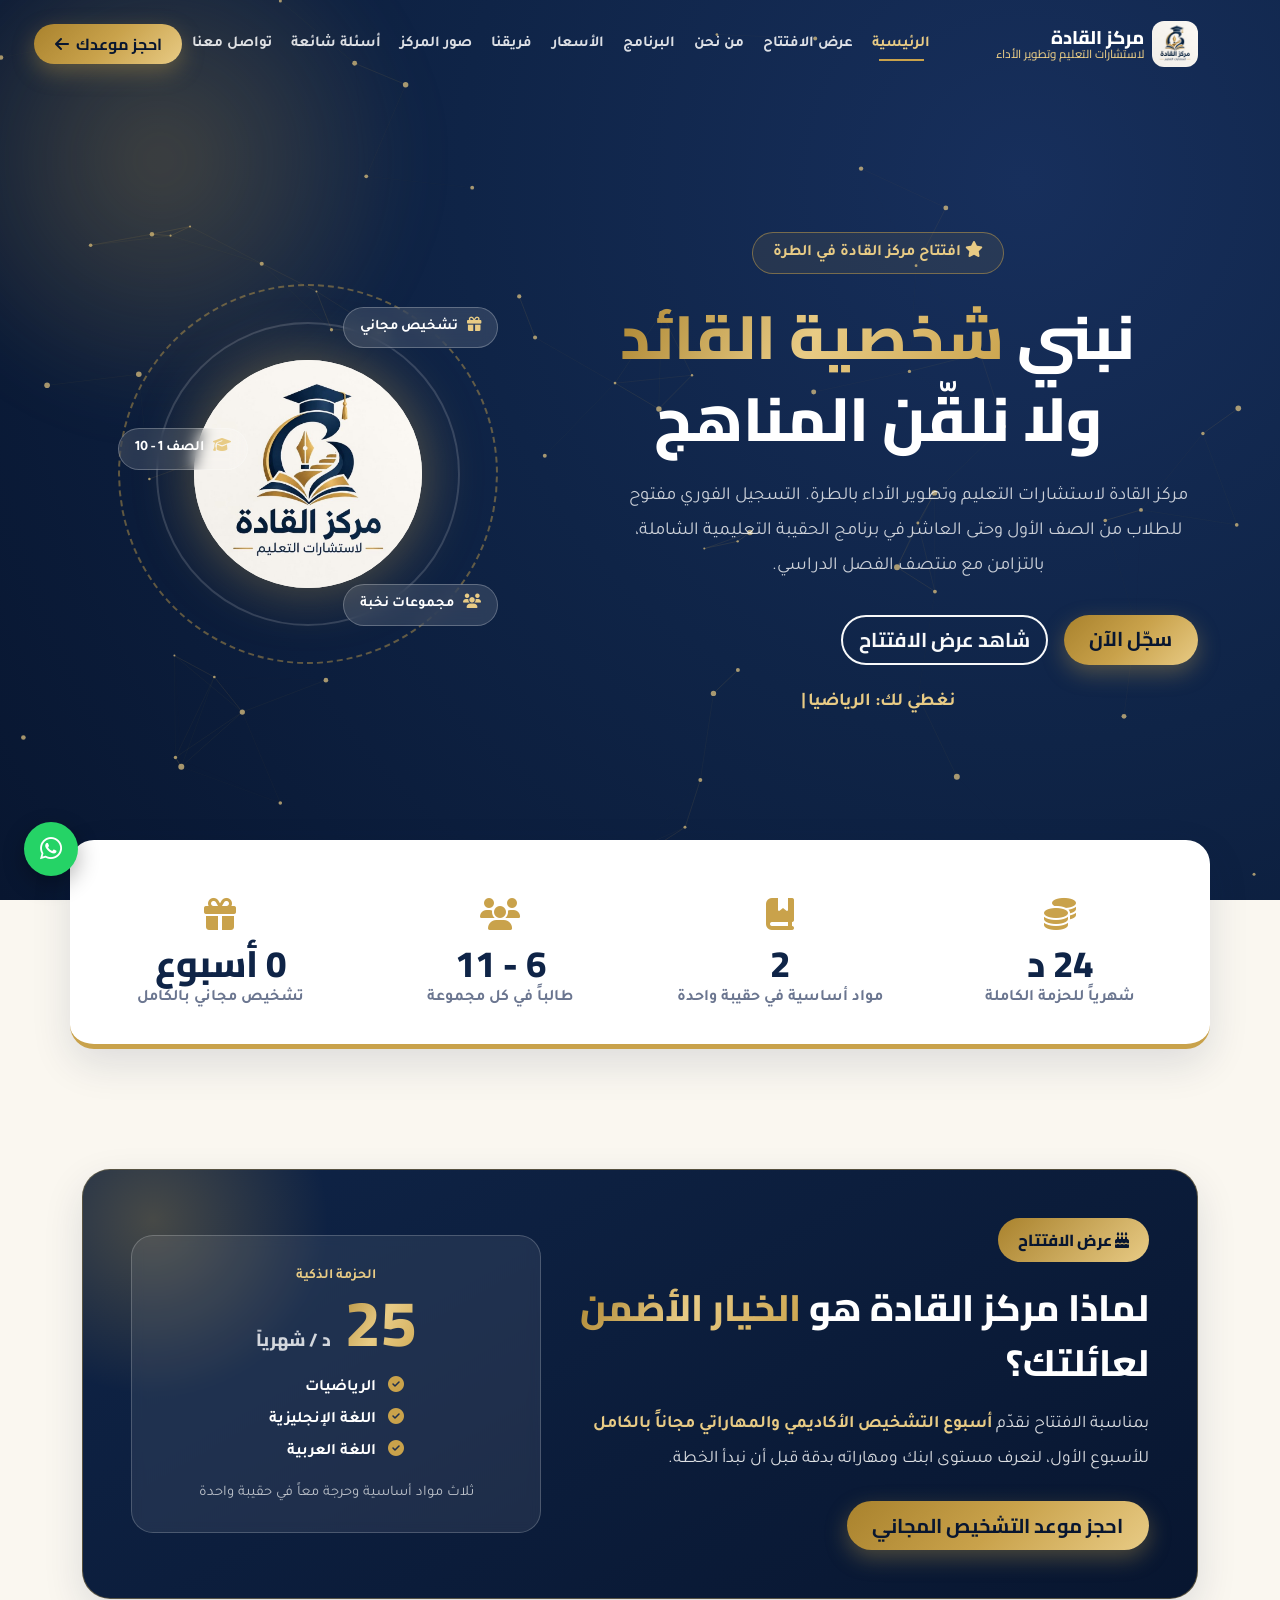
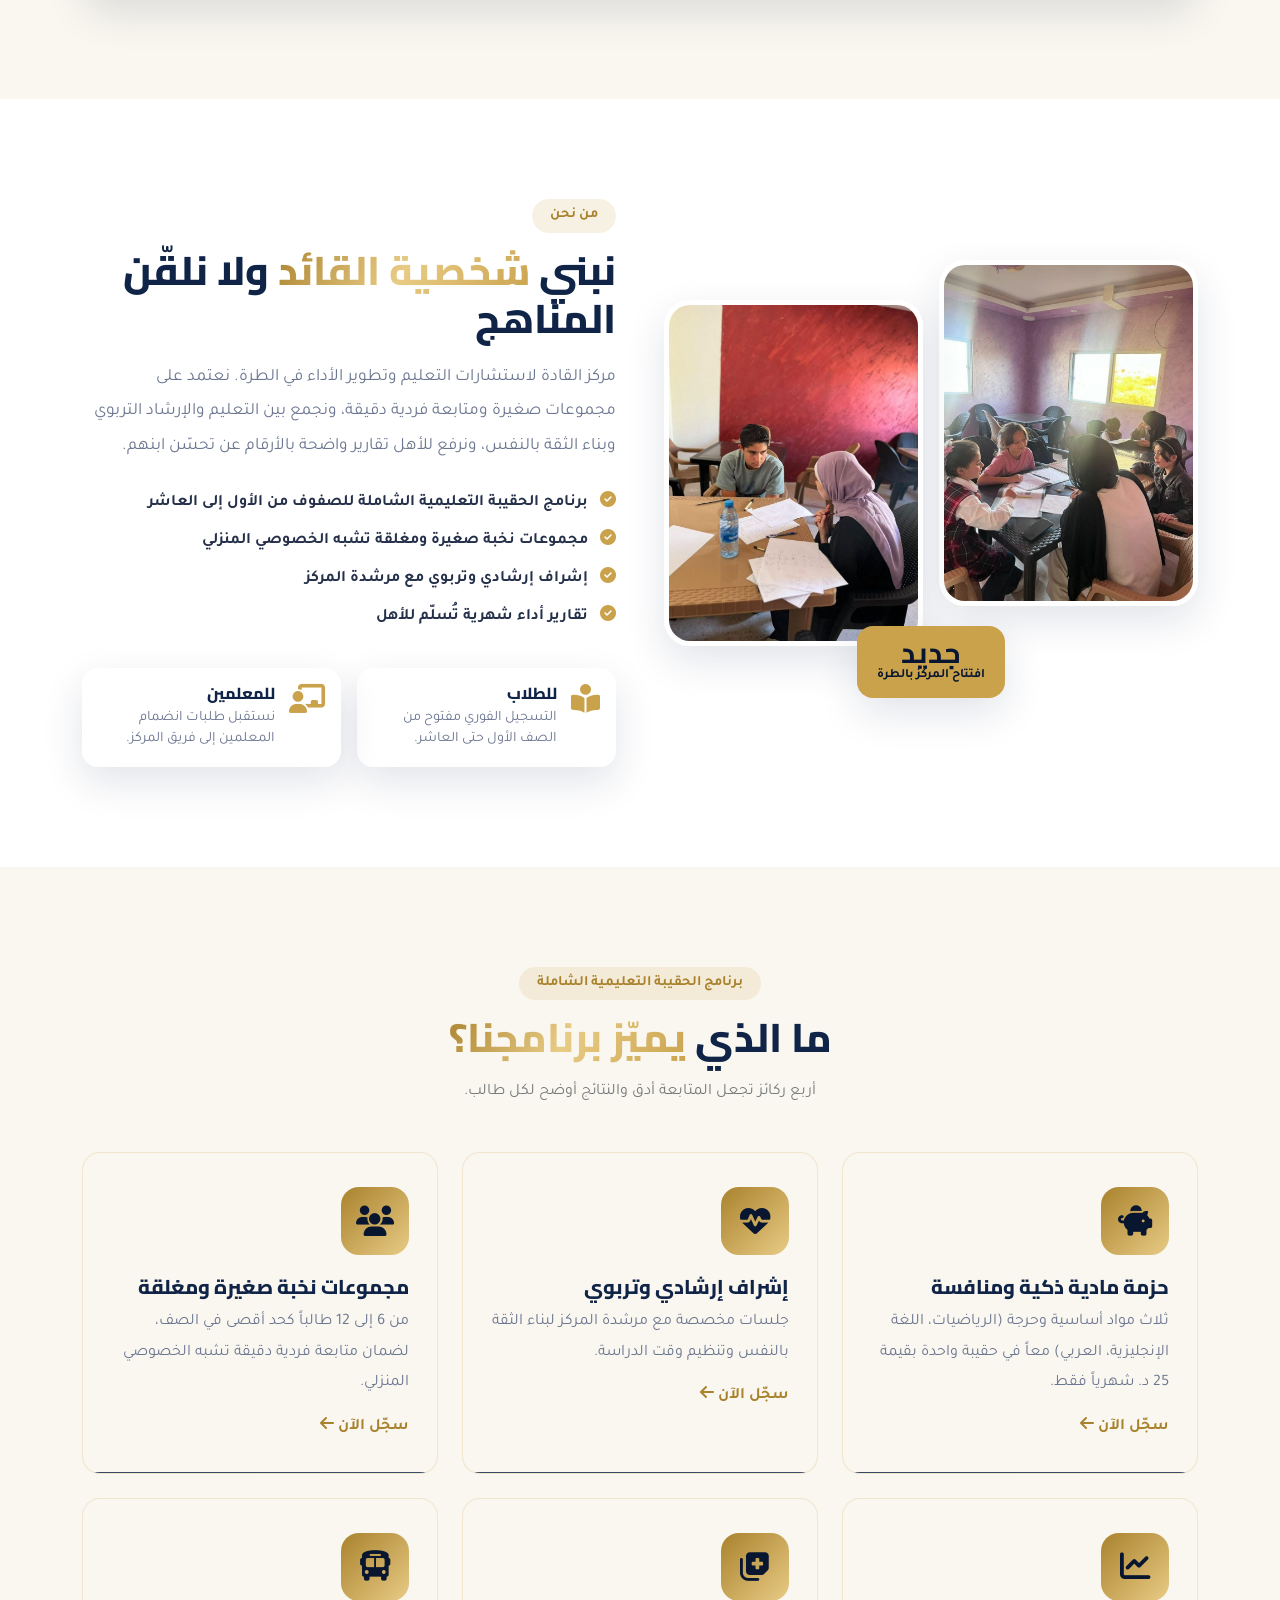
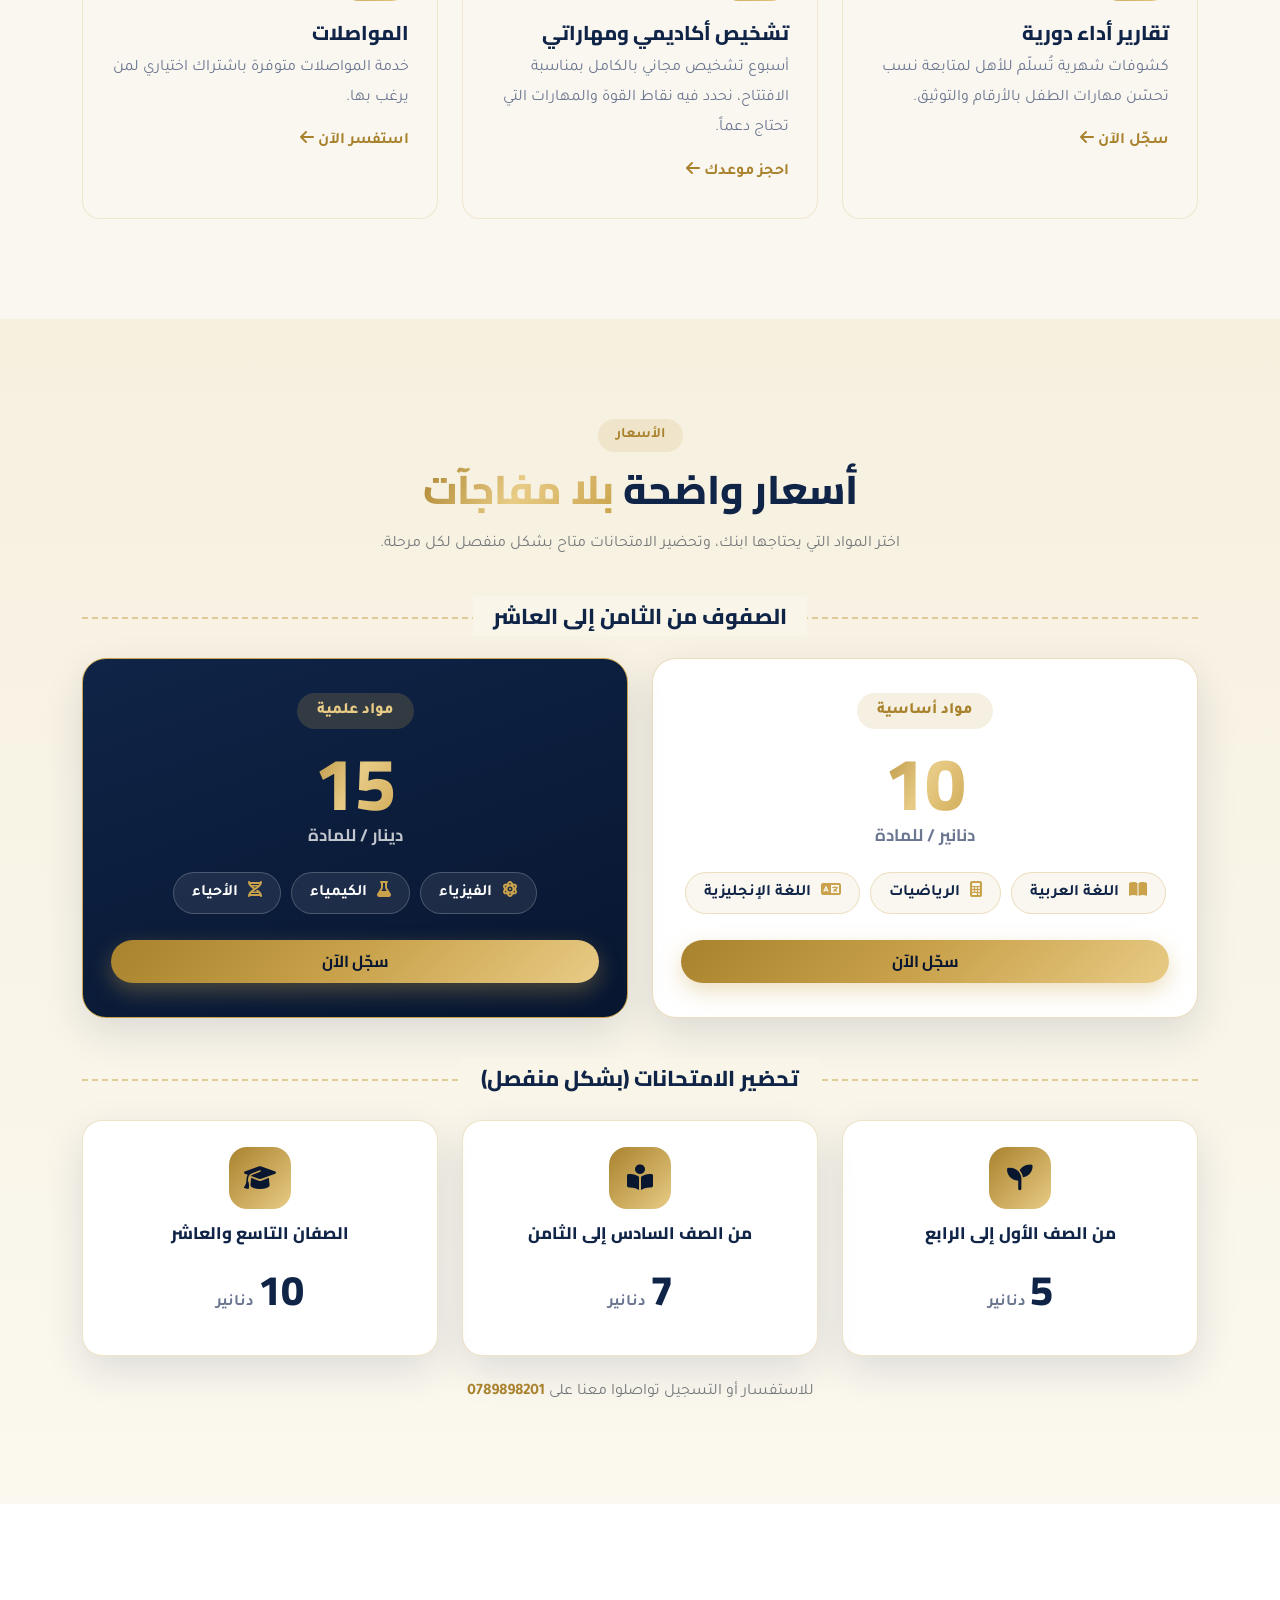
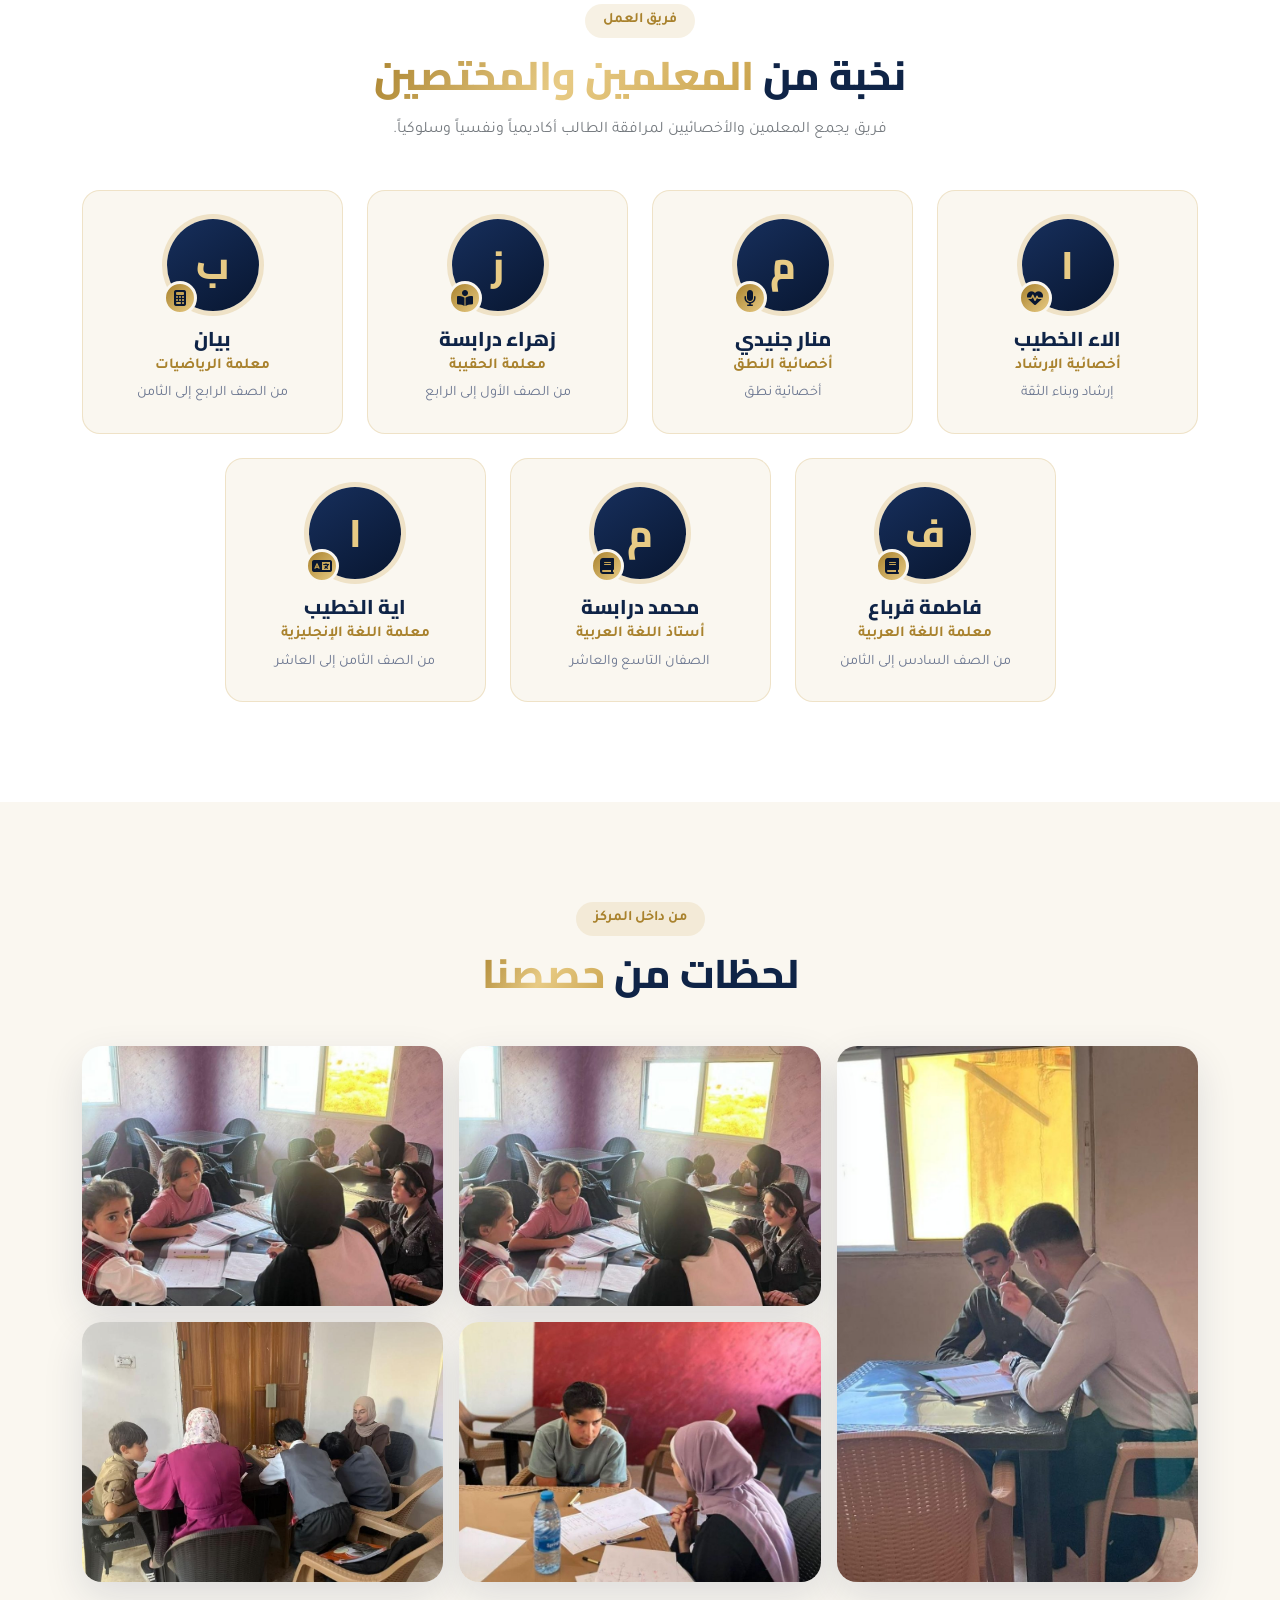
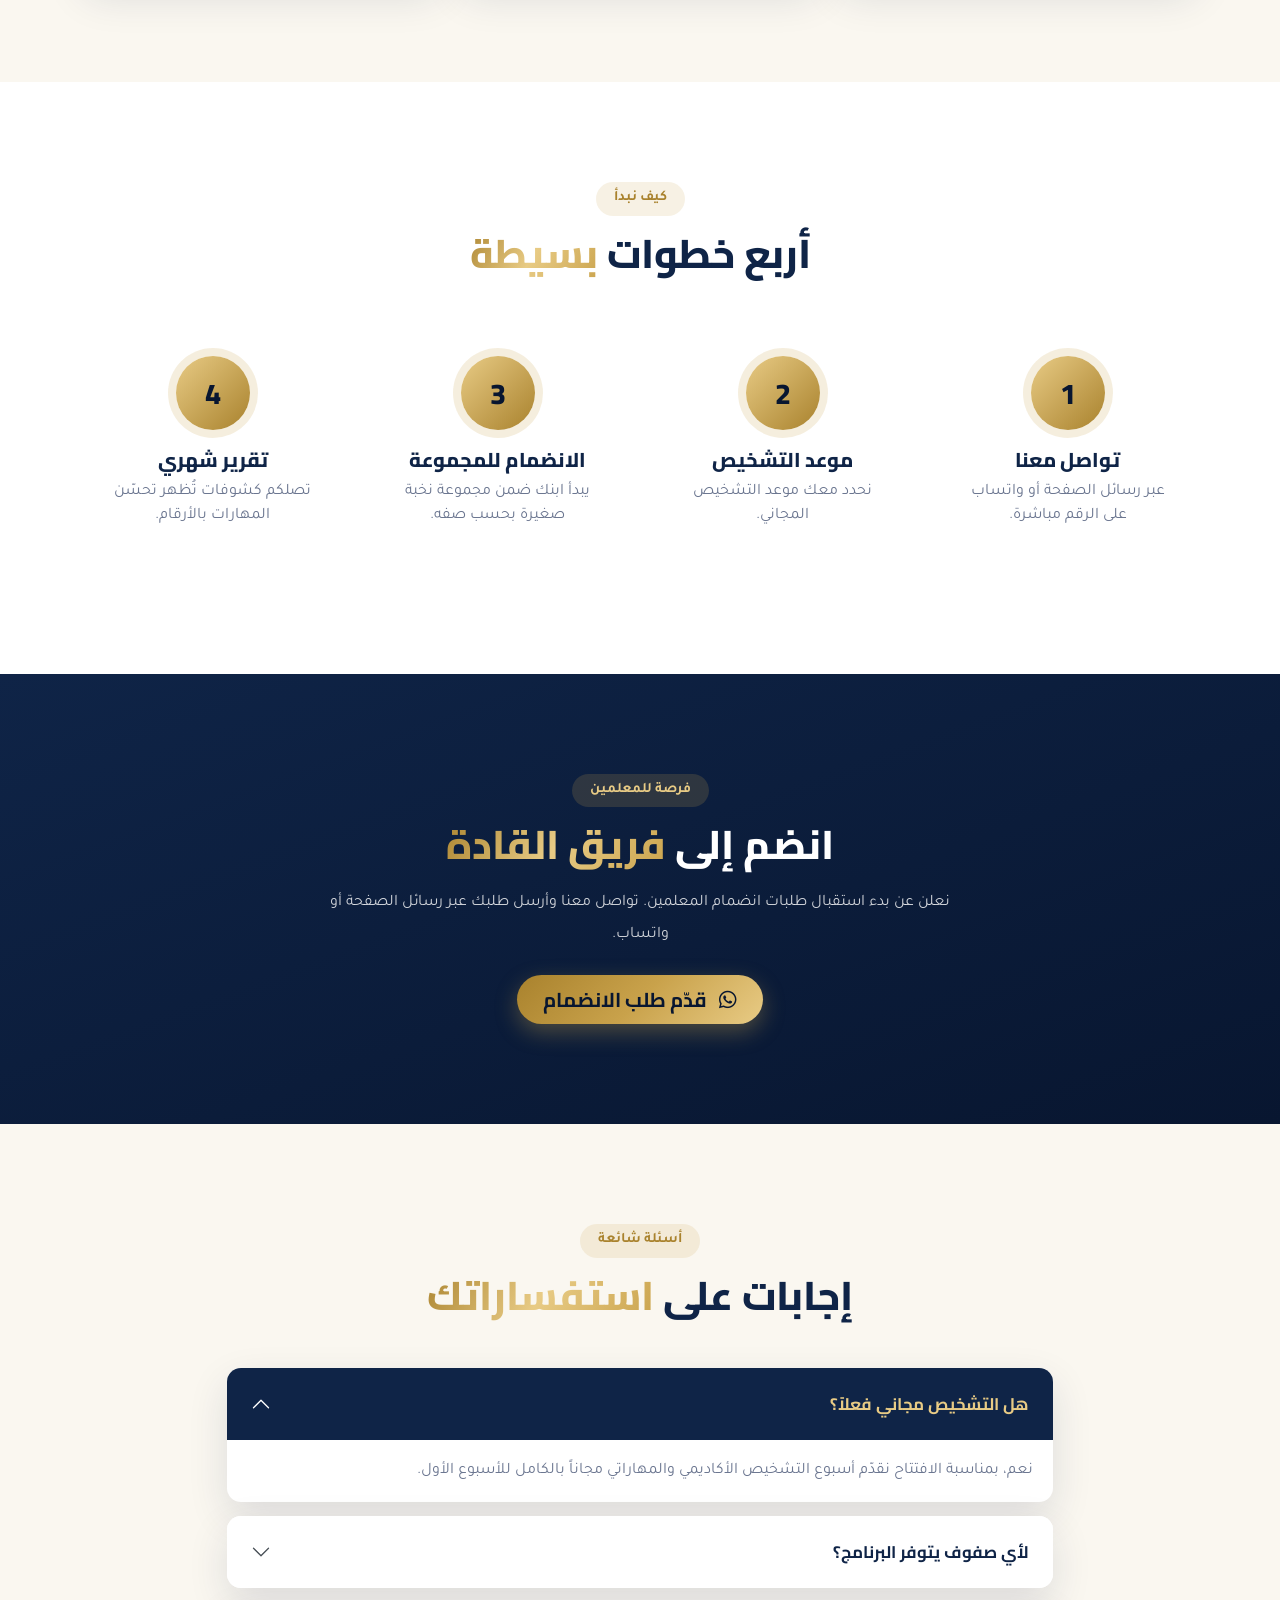
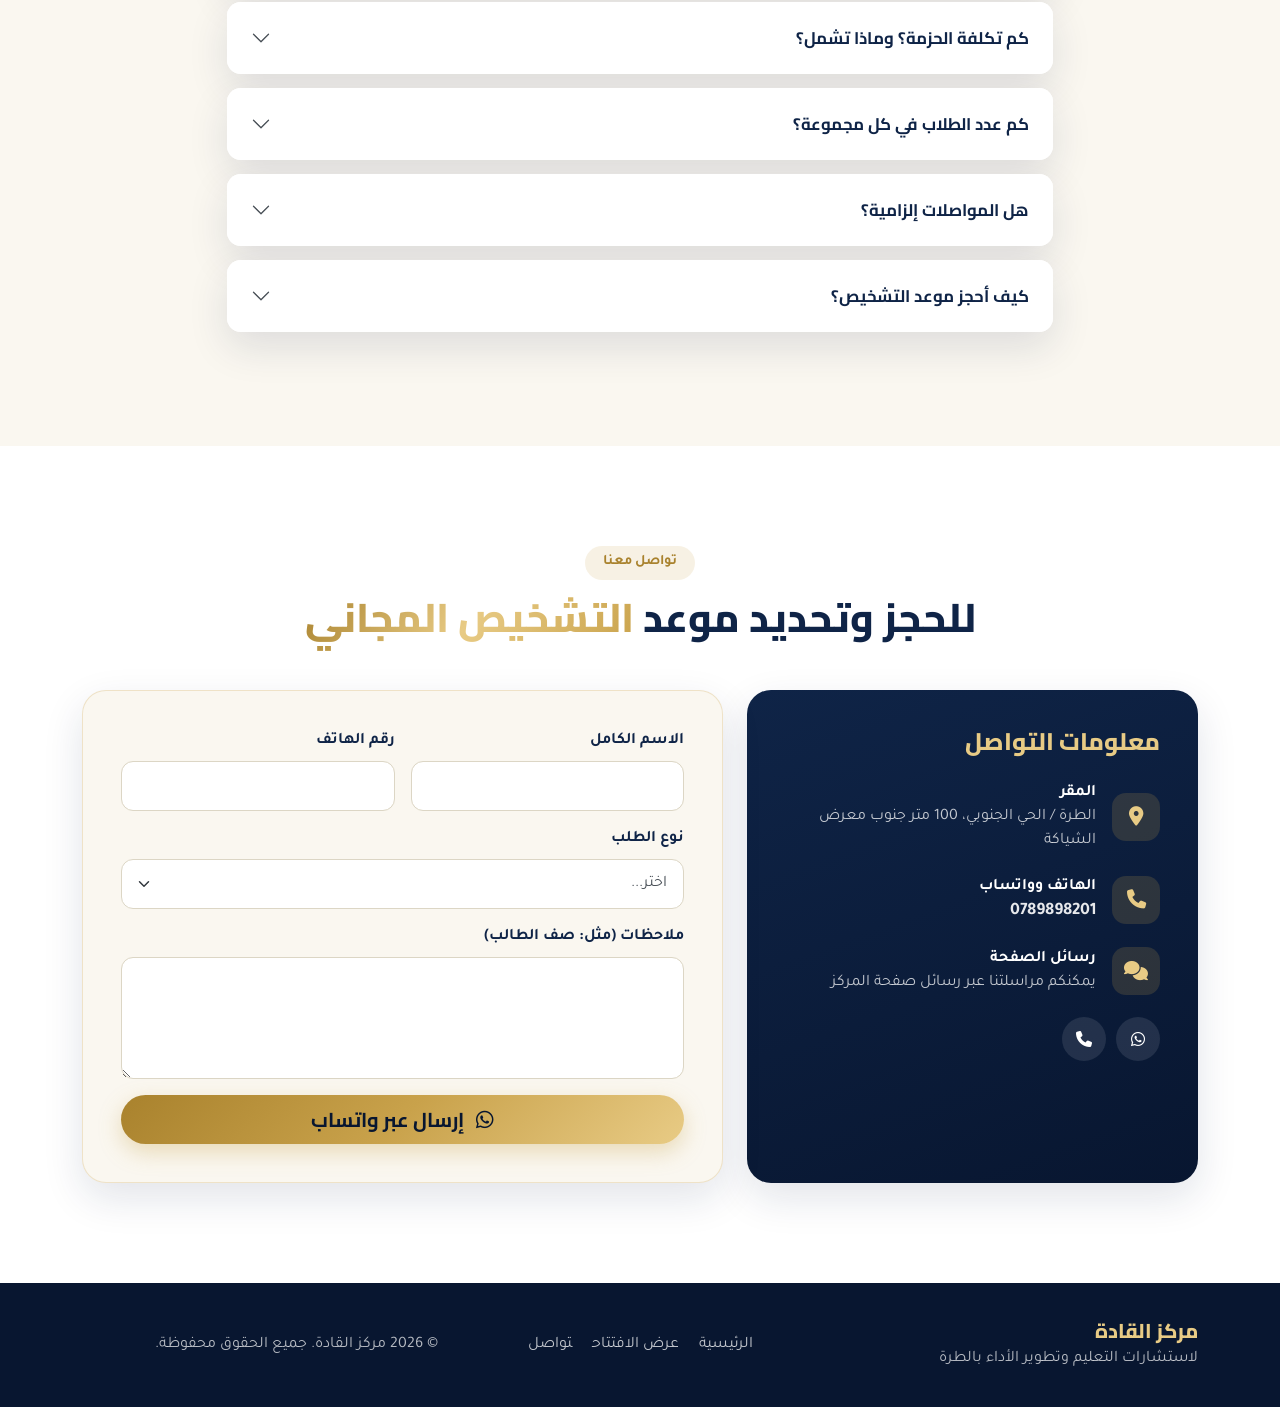
==== commit 89273db5: "update files" ====
--- a/index.html
+++ b/index.html
@@ -40,6 +40,7 @@
           <li class="nav-item"><a class="nav-link" href="#offer">عرض الافتتاح</a></li>
           <li class="nav-item"><a class="nav-link" href="#about">من نحن</a></li>
           <li class="nav-item"><a class="nav-link" href="#services">البرنامج</a></li>
+          <li class="nav-item"><a class="nav-link" href="#pricing">الأسعار</a></li>
           <li class="nav-item"><a class="nav-link" href="#team">فريقنا</a></li>
           <li class="nav-item"><a class="nav-link" href="#gallery">صور المركز</a></li>
           <li class="nav-item"><a class="nav-link" href="#faq">أسئلة شائعة</a></li>
@@ -182,6 +183,53 @@
     </div>
   </section>
 
+  <!-- الأسعار -->
+  <section id="pricing" class="section section-pricing">
+    <div class="container">
+      <div class="text-center mb-5 reveal">
+        <span class="section-tag">الأسعار</span>
+        <h2 class="section-title">أسعار واضحة <span class="gold-text">بلا مفاجآت</span></h2>
+        <p class="text-muted mx-auto" style="max-width:620px">اختر المواد التي يحتاجها ابنك، وتحضير الامتحانات متاح بشكل منفصل لكل مرحلة.</p>
+      </div>
+
+      <h3 class="pricing-sub reveal"><span>الصفوف من الثامن إلى العاشر</span></h3>
+      <div class="row g-4 mb-5">
+        <div class="col-md-6 reveal">
+          <div class="price-card">
+            <div class="price-head"><span class="ptag">مواد أساسية</span></div>
+            <div class="price-num"><span class="gold-text">10</span><em>دنانير / للمادة</em></div>
+            <ul class="subject-list">
+              <li><i class="fa-solid fa-book-open"></i> اللغة العربية</li>
+              <li><i class="fa-solid fa-calculator"></i> الرياضيات</li>
+              <li><i class="fa-solid fa-language"></i> اللغة الإنجليزية</li>
+            </ul>
+            <a href="#contact" class="btn btn-gold w-100">سجّل الآن</a>
+          </div>
+        </div>
+        <div class="col-md-6 reveal">
+          <div class="price-card featured">
+            <div class="price-head"><span class="ptag">مواد علمية</span></div>
+            <div class="price-num"><span class="gold-text">15</span><em>دينار / للمادة</em></div>
+            <ul class="subject-list">
+              <li><i class="fa-solid fa-atom"></i> الفيزياء</li>
+              <li><i class="fa-solid fa-flask"></i> الكيمياء</li>
+              <li><i class="fa-solid fa-dna"></i> الأحياء</li>
+            </ul>
+            <a href="#contact" class="btn btn-gold w-100">سجّل الآن</a>
+          </div>
+        </div>
+      </div>
+
+      <h3 class="pricing-sub reveal"><span>تحضير الامتحانات (بشكل منفصل)</span></h3>
+      <div class="row g-4 justify-content-center">
+        <div class="col-md-4 reveal"><div class="exam-card"><div class="exam-icon"><i class="fa-solid fa-seedling"></i></div><h5>من الصف الأول إلى الرابع</h5><div class="exam-price"><strong>5</strong> دنانير</div></div></div>
+        <div class="col-md-4 reveal"><div class="exam-card"><div class="exam-icon"><i class="fa-solid fa-book-open-reader"></i></div><h5>من الصف السادس إلى الثامن</h5><div class="exam-price"><strong>7</strong> دنانير</div></div></div>
+        <div class="col-md-4 reveal"><div class="exam-card"><div class="exam-icon"><i class="fa-solid fa-graduation-cap"></i></div><h5>الصفان التاسع والعاشر</h5><div class="exam-price"><strong>10</strong> دنانير</div></div></div>
+      </div>
+      <p class="text-center text-muted mt-4 mb-0 reveal">للاستفسار أو التسجيل تواصلوا معنا على <a href="tel:+962789898201" dir="ltr" class="fw-bold" style="color:var(--gold-dark)">0789898201</a></p>
+    </div>
+  </section>
+
   <!-- فريق العمل -->
   <section id="team" class="section section-alt">
     <div class="container">
@@ -267,7 +315,7 @@
       <div class="accordion reveal" id="faqAcc">
         <div class="accordion-item"><h2 class="accordion-header"><button class="accordion-button" data-bs-toggle="collapse" data-bs-target="#f1">هل التشخيص مجاني فعلاً؟</button></h2><div id="f1" class="accordion-collapse collapse show" data-bs-parent="#faqAcc"><div class="accordion-body">نعم، بمناسبة الافتتاح نقدّم أسبوع التشخيص الأكاديمي والمهاراتي مجاناً بالكامل للأسبوع الأول.</div></div></div>
         <div class="accordion-item"><h2 class="accordion-header"><button class="accordion-button collapsed" data-bs-toggle="collapse" data-bs-target="#f2">لأي صفوف يتوفر البرنامج؟</button></h2><div id="f2" class="accordion-collapse collapse" data-bs-parent="#faqAcc"><div class="accordion-body">التسجيل مفتوح للطلاب من الصف الأول وحتى الصف العاشر في برنامج الحقيبة التعليمية الشاملة.</div></div></div>
-        <div class="accordion-item"><h2 class="accordion-header"><button class="accordion-button collapsed" data-bs-toggle="collapse" data-bs-target="#f3">كم تكلفة الحزمة؟ وماذا تشمل؟</button></h2><div id="f3" class="accordion-collapse collapse" data-bs-parent="#faqAcc"><div class="accordion-body">25 د. شهرياً فقط، وتشمل ثلاث مواد أساسية وحرجة معاً في حقيبة واحدة: الرياضيات واللغة الإنجليزية واللغة العربية.</div></div></div>
+        <div class="accordion-item"><h2 class="accordion-header"><button class="accordion-button collapsed" data-bs-toggle="collapse" data-bs-target="#f3">كم تكلفة الحزمة؟ وماذا تشمل؟</button></h2><div id="f3" class="accordion-collapse collapse" data-bs-parent="#faqAcc"><div class="accordion-body">25 د. شهرياً فقط، وتشمل ثلاث مواد أساسية وحرجة معاً في حقيبة واحدة: الرياضيات واللغة الإنجليزية واللغة العربية. وللصفوف من الثامن إلى العاشر أسعار المواد منفردة موضّحة في قسم الأسعار.</div></div></div>
         <div class="accordion-item"><h2 class="accordion-header"><button class="accordion-button collapsed" data-bs-toggle="collapse" data-bs-target="#f4">كم عدد الطلاب في كل مجموعة؟</button></h2><div id="f4" class="accordion-collapse collapse" data-bs-parent="#faqAcc"><div class="accordion-body">من 6 إلى 12 طالباً كحد أقصى في الصف، لضمان متابعة فردية دقيقة تشبه الخصوصي المنزلي.</div></div></div>
         <div class="accordion-item"><h2 class="accordion-header"><button class="accordion-button collapsed" data-bs-toggle="collapse" data-bs-target="#f5">هل المواصلات إلزامية؟</button></h2><div id="f5" class="accordion-collapse collapse" data-bs-parent="#faqAcc"><div class="accordion-body">لا، المواصلات اشتراك اختياري.</div></div></div>
         <div class="accordion-item"><h2 class="accordion-header"><button class="accordion-button collapsed" data-bs-toggle="collapse" data-bs-target="#f6">كيف أحجز موعد التشخيص؟</button></h2><div id="f6" class="accordion-collapse collapse" data-bs-parent="#faqAcc"><div class="accordion-body">تواصلوا معنا عبر رسائل الصفحة، أو مباشرة عبر واتساب على الرقم 0789898201، أو عبر النموذج في أسفل الصفحة.</div></div></div>
--- a/css/style.css
+++ b/css/style.css
@@ -392,3 +392,32 @@
 .chip-c { top: 38%; left: 0; }
 .gallery > * { min-width: 0; min-height: 0; }
 .g-item img { display: block; }
+
+/* ===== Pricing ===== */
+.section-pricing { background: linear-gradient(180deg, #f6f0df, #fbf8ef); }
+.pricing-sub { text-align: center; position: relative; margin-bottom: 28px; font-weight: 800; color: var(--navy); font-size: 1.35rem; }
+.pricing-sub::before { content: ""; position: absolute; top: 50%; right: 0; left: 0; border-top: 2px dashed rgba(201,162,75,.5); }
+.pricing-sub span { position: relative; background: #f9f5e8; padding: 0 20px; }
+.price-card {
+  background: #fff; border-radius: 24px; padding: 34px 28px; text-align: center; height: 100%;
+  border: 1px solid rgba(201,162,75,.35); box-shadow: var(--shadow); transition: .35s; display: flex; flex-direction: column;
+}
+.price-card:hover { transform: translateY(-8px); box-shadow: 0 25px 55px rgba(15,36,71,.2); }
+.price-card .ptag { display: inline-block; background: rgba(201,162,75,.16); color: var(--gold-dark); font-weight: 800; padding: 6px 20px; border-radius: 50px; }
+.price-num { margin: 18px 0 8px; font: 800 4.6rem/1 'Cairo', 'Segoe UI', sans-serif; }
+.price-num em { display: block; font-style: normal; font-size: 1.05rem; font-weight: 700; color: var(--muted); margin-top: 6px; }
+.subject-list { list-style: none; padding: 0; margin: 20px auto 26px; display: flex; flex-wrap: wrap; gap: 10px; justify-content: center; flex-grow: 1; align-content: center; }
+.subject-list li { background: var(--cream); border: 1px solid rgba(201,162,75,.3); border-radius: 50px; padding: 8px 18px; font-weight: 700; color: var(--navy); }
+.subject-list li i { color: var(--gold); margin-left: 6px; }
+.price-card.featured { background: linear-gradient(160deg, var(--navy), var(--navy-dark)); border-color: var(--gold); }
+.price-card.featured .ptag { background: rgba(201,162,75,.2); color: var(--gold-light); }
+.price-card.featured .price-num em { color: rgba(255,255,255,.75); }
+.price-card.featured .subject-list li { background: rgba(255,255,255,.08); border-color: rgba(255,255,255,.2); color: #fff; }
+.exam-card { background: #fff; border-radius: 20px; padding: 26px 20px; text-align: center; height: 100%; border: 1px solid rgba(201,162,75,.3); box-shadow: var(--shadow); transition: .35s; }
+.exam-card:hover { transform: translateY(-6px); border-color: var(--gold); }
+.exam-icon { width: 62px; height: 62px; margin: 0 auto 14px; border-radius: 18px; display: grid; place-items: center; font-size: 1.6rem; color: var(--navy-dark); background: linear-gradient(135deg, var(--gold-dark), var(--gold-light)); }
+.exam-card h5 { font-weight: 800; color: var(--navy); font-size: 1.05rem; }
+.exam-price { color: var(--muted); font-weight: 700; }
+.exam-price strong { font: 800 2.6rem 'Cairo', 'Segoe UI', sans-serif; color: var(--navy); }
+@media (max-width: 575px) { .price-num { font-size: 3.8rem; } .pricing-sub { font-size: 1.1rem; } .pricing-sub span { padding: 0 10px; } }
+@media (min-width: 992px) and (max-width: 1199px) { .navbar .nav-link { padding: .5rem .4rem !important; font-size: .88rem; } .navbar .btn-gold { padding: .45rem .9rem; font-size: .9rem; } .brand-text small { display: none; } }
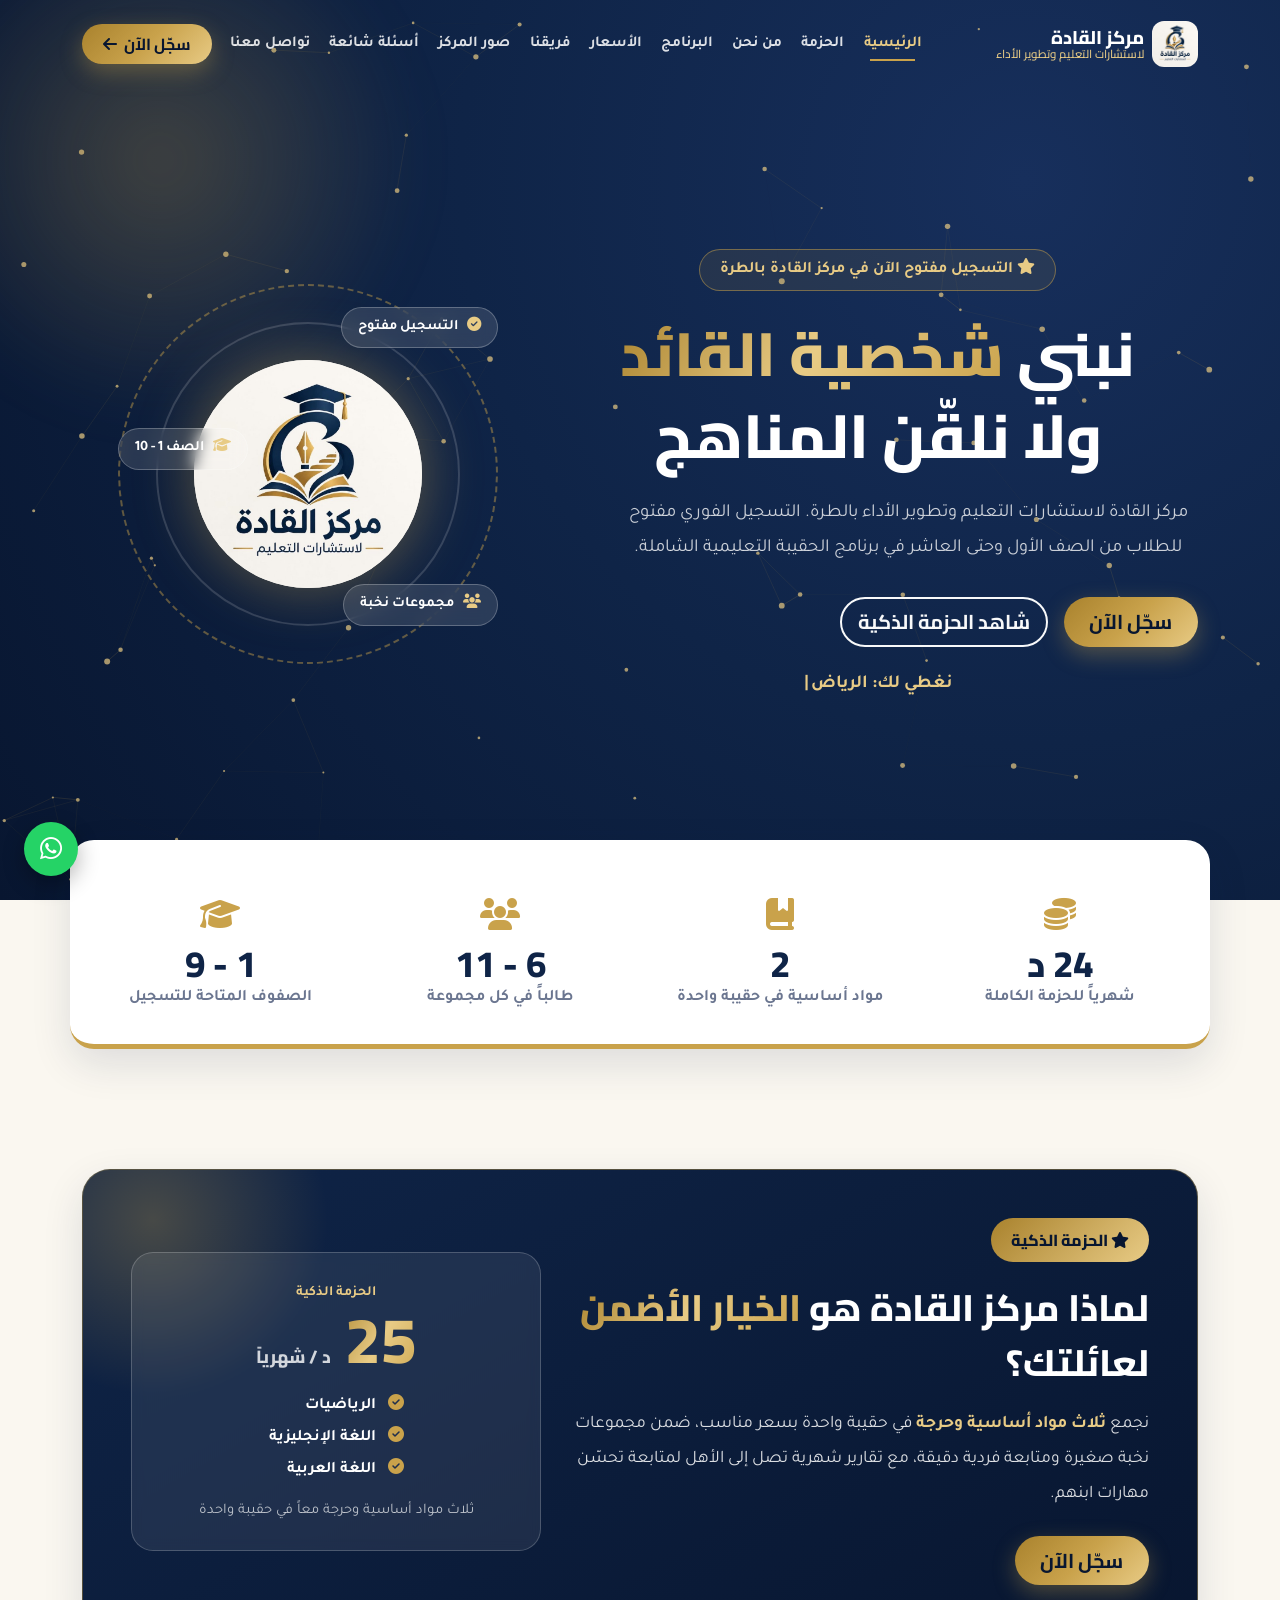
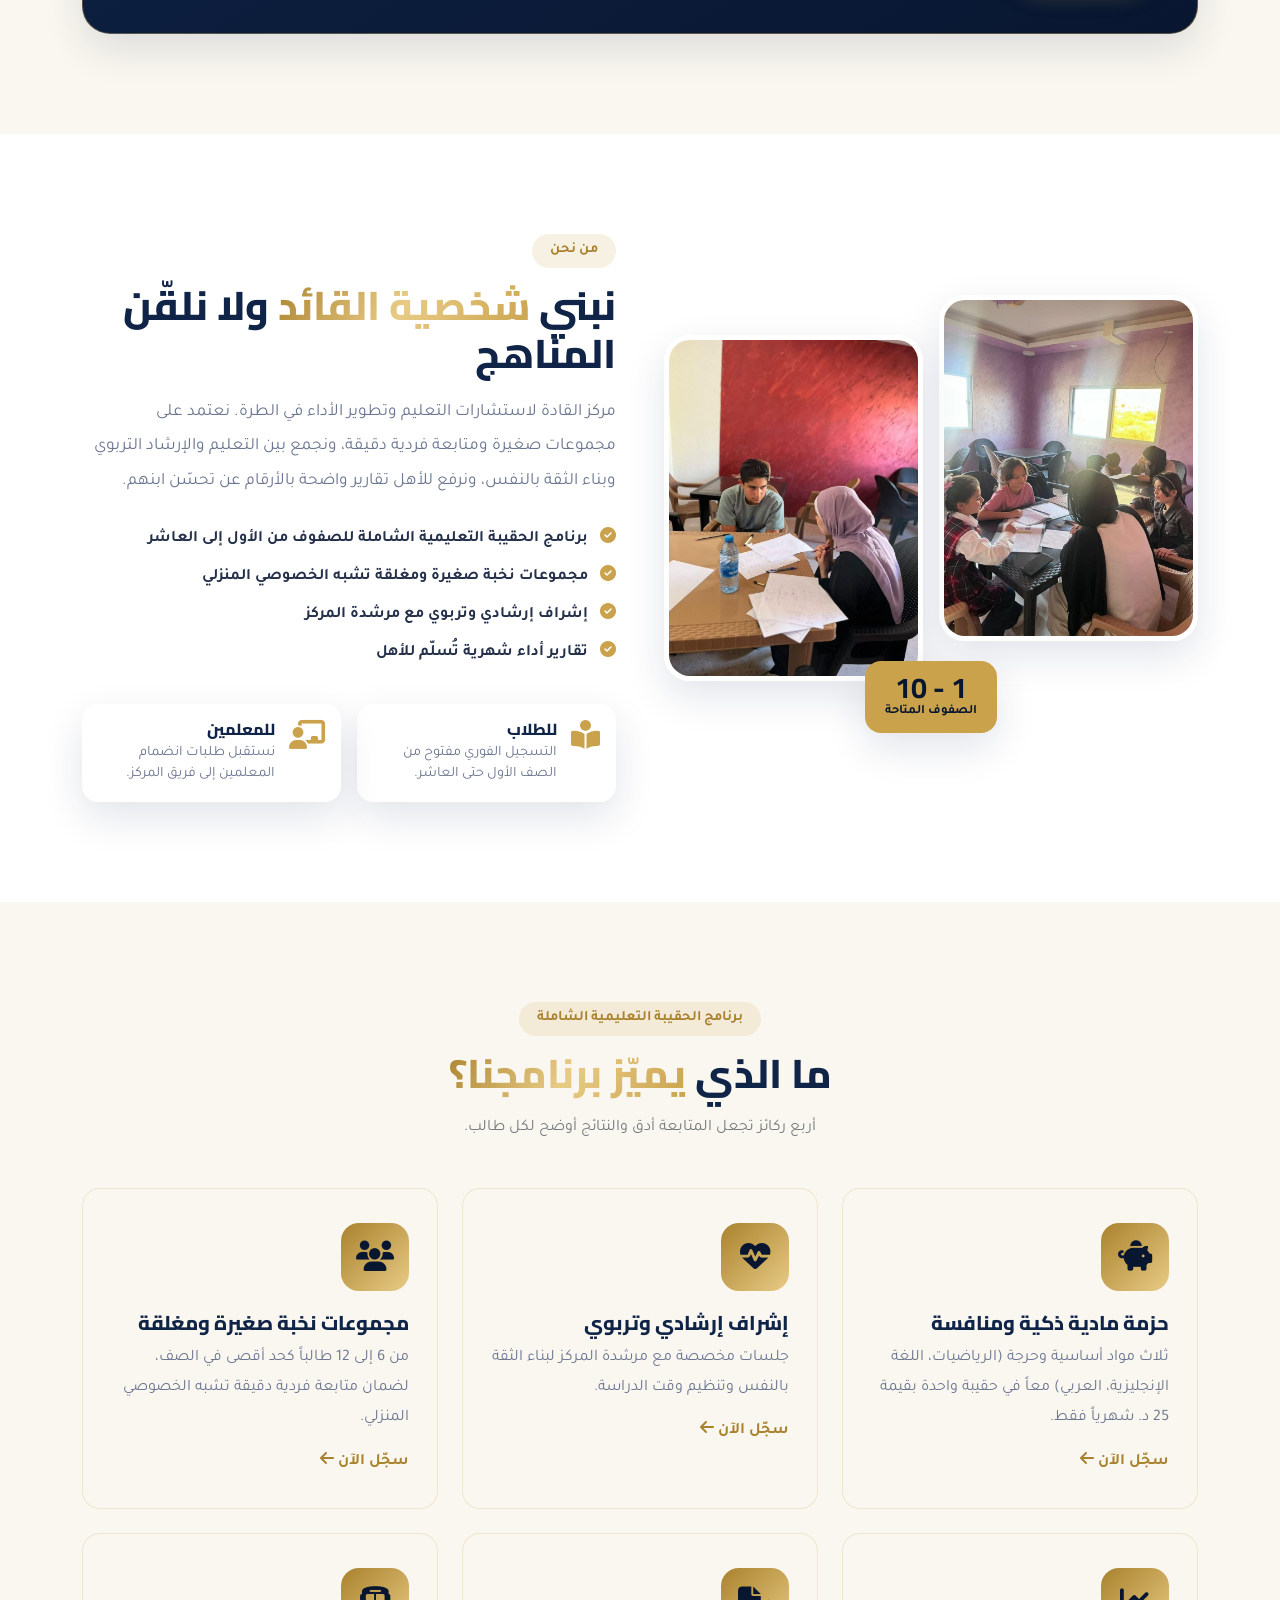
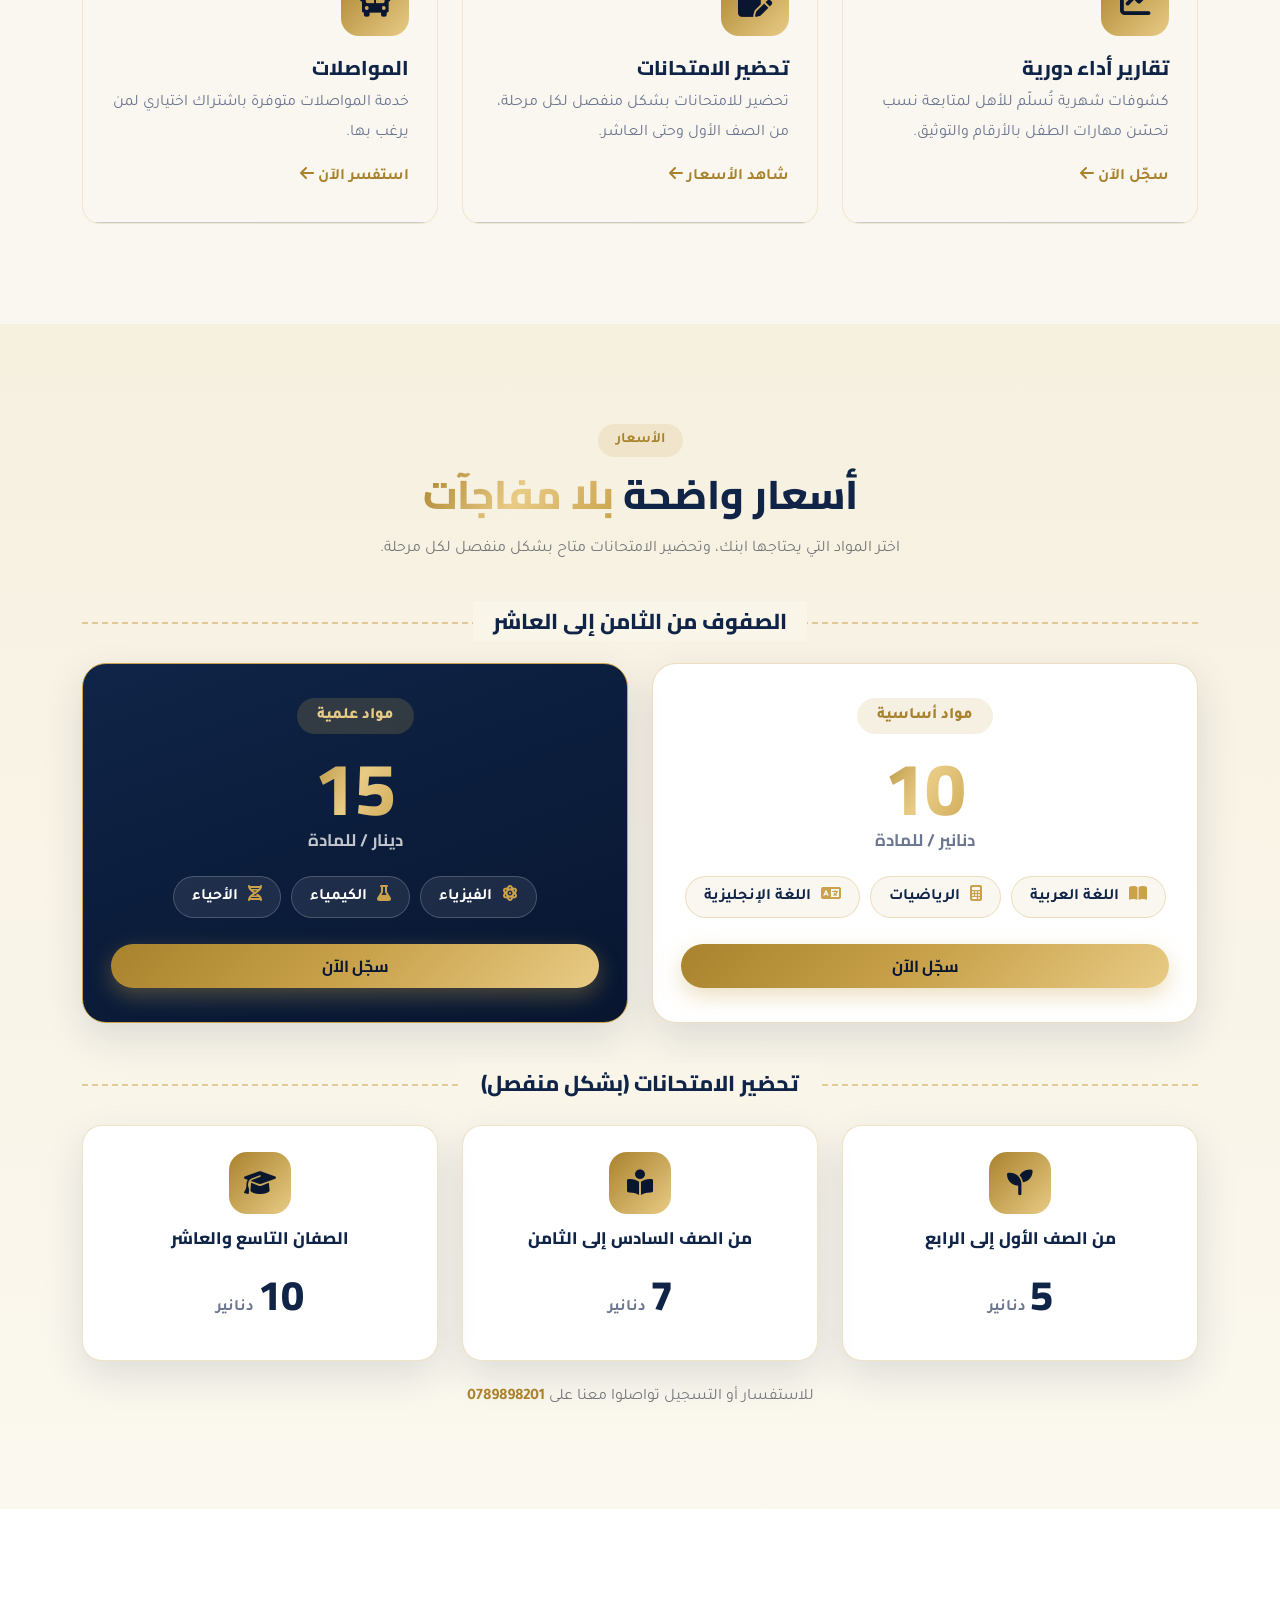
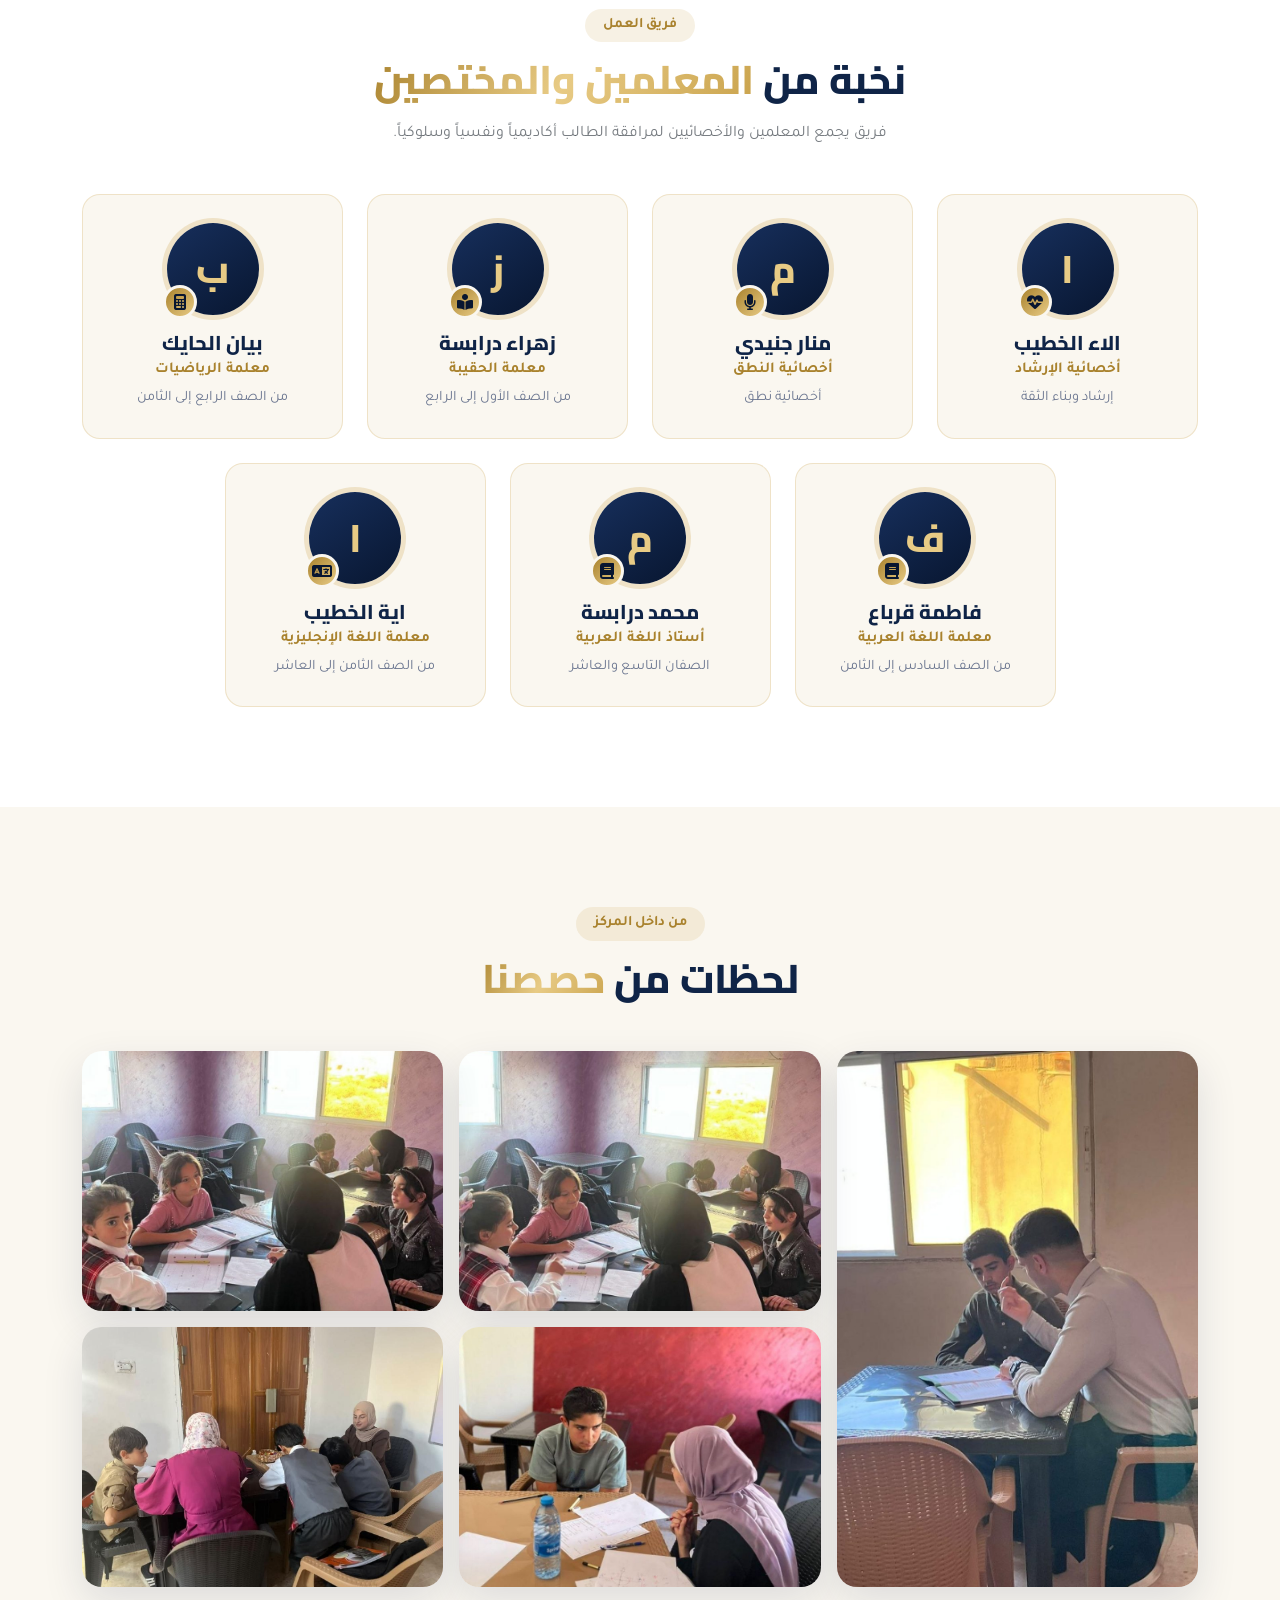
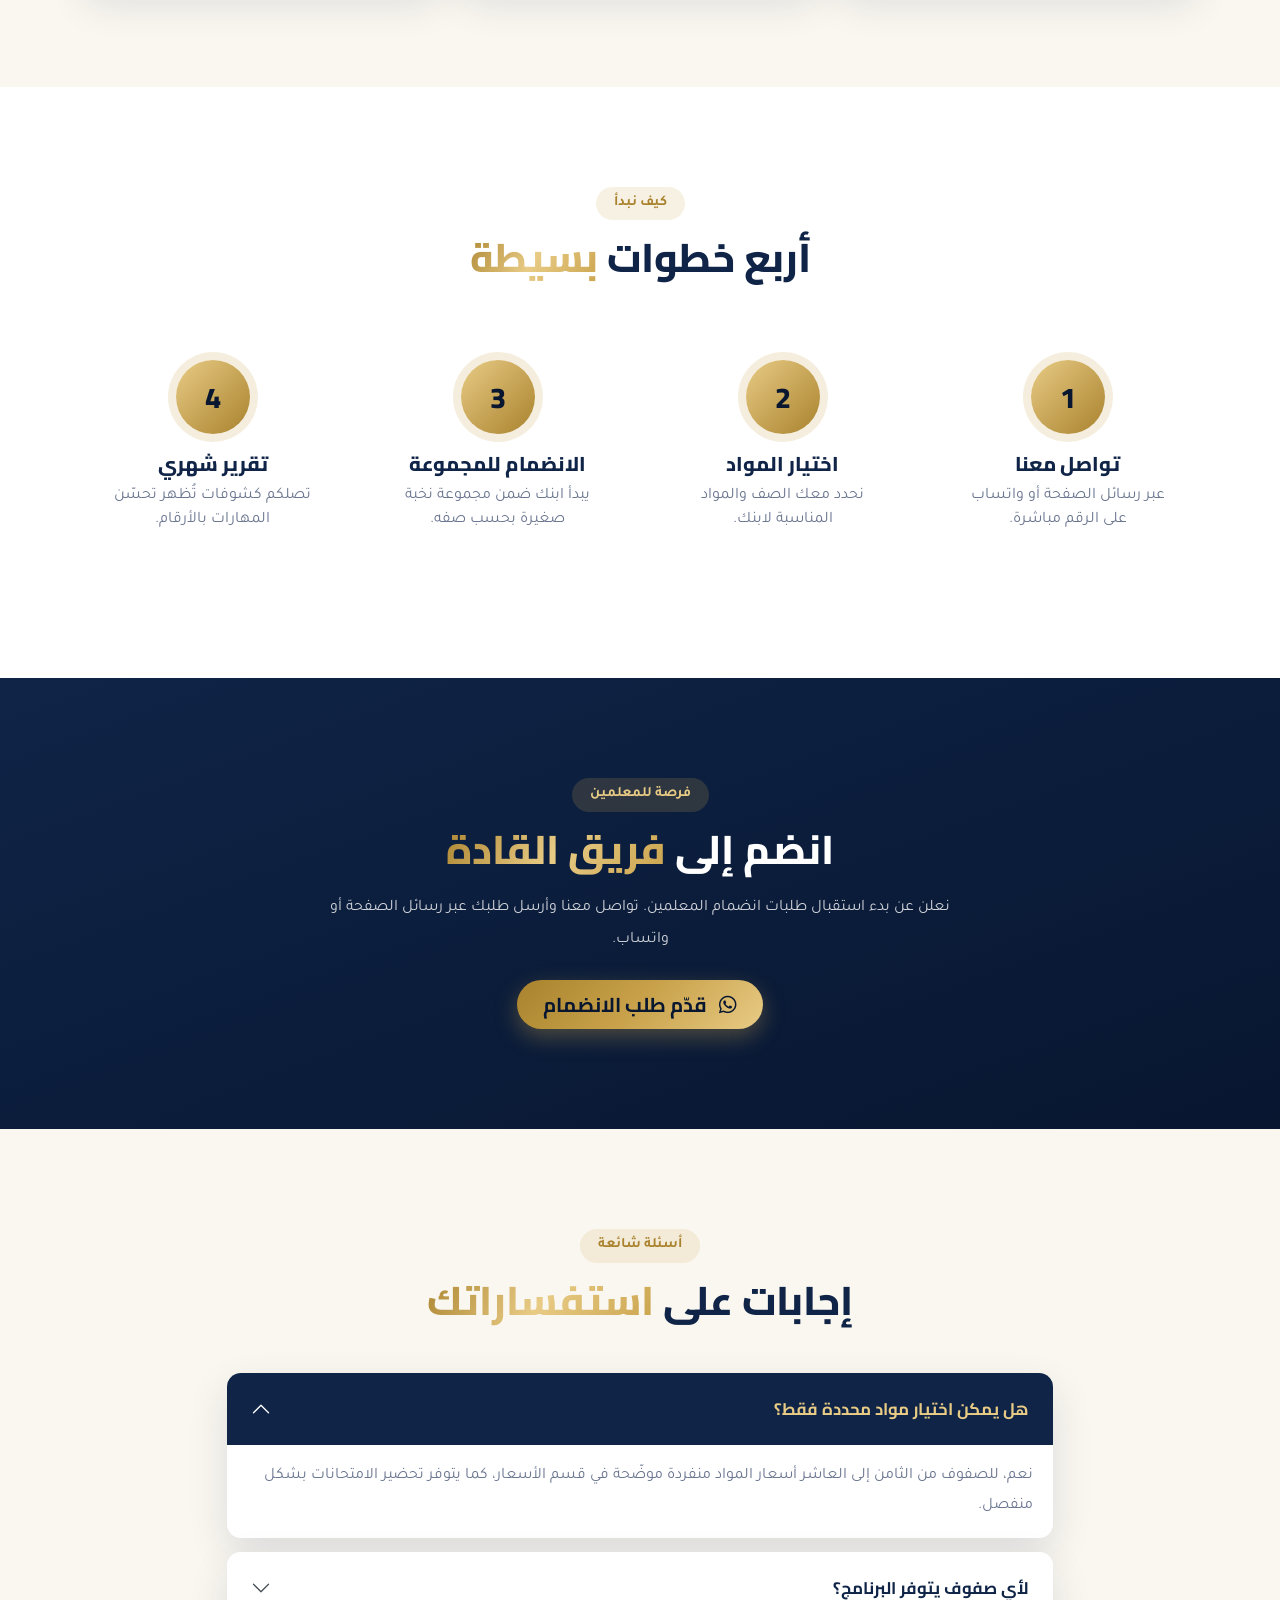
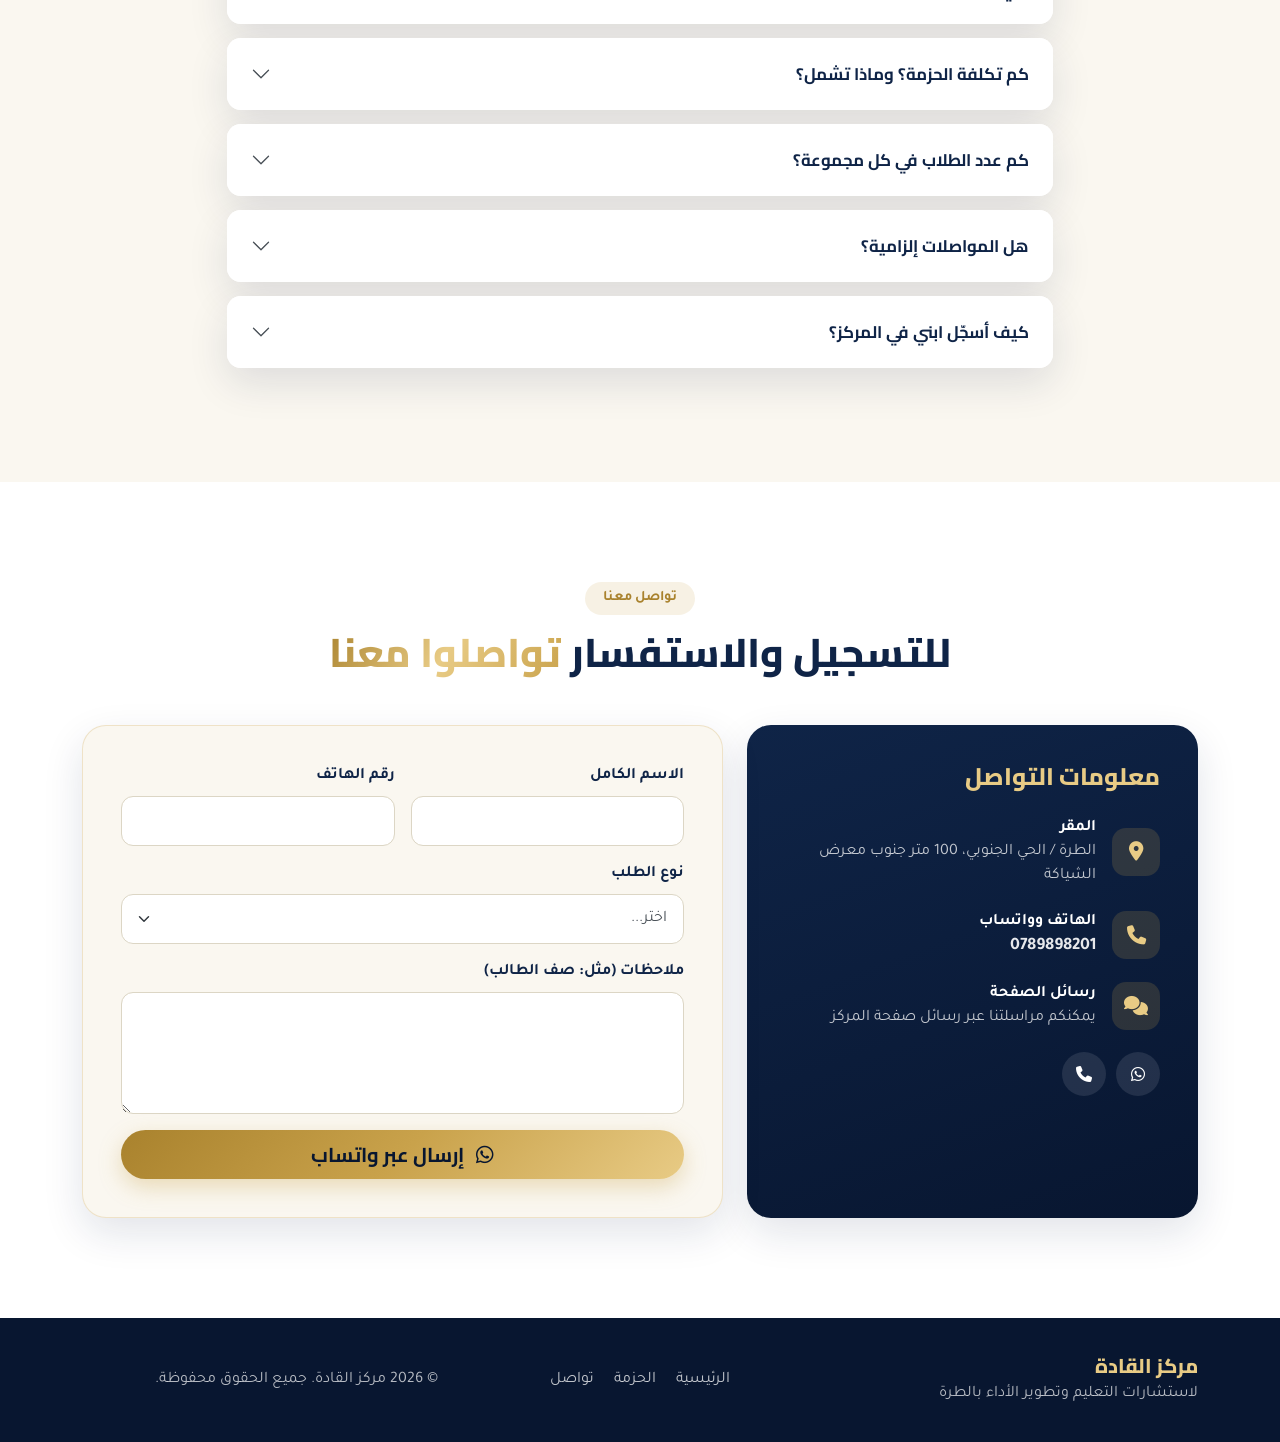
==== commit b302b130: "Add files via upload" ====
--- a/index.html
+++ b/index.html
@@ -4,7 +4,7 @@
   <meta charset="UTF-8">
   <meta name="viewport" content="width=device-width, initial-scale=1.0">
   <title>مركز القادة لاستشارات التعليم وتطوير الأداء - الطرة</title>
-  <meta name="description" content="مركز القادة بالطرة: نبني شخصية القائد ولا نلقّن المناهج. تسجيل فوري للصفوف من الأول حتى العاشر، وأسبوع تشخيص أكاديمي ومهاراتي مجاني.">
+  <meta name="description" content="مركز القادة بالطرة: نبني شخصية القائد ولا نلقّن المناهج. التسجيل مفتوح للصفوف من الأول حتى العاشر في برنامج الحقيبة التعليمية الشاملة.">
 
   <!-- Bootstrap 5 + أيقونات Font Awesome (نسخ محلية داخل المجلد، تعمل بدون إنترنت) -->
   <link href="assets/vendor/bootstrap/bootstrap.min.css" rel="stylesheet">
@@ -37,7 +37,7 @@
       <div class="collapse navbar-collapse" id="navMenu">
         <ul class="navbar-nav mx-auto mb-2 mb-lg-0">
           <li class="nav-item"><a class="nav-link active" href="#home">الرئيسية</a></li>
-          <li class="nav-item"><a class="nav-link" href="#offer">عرض الافتتاح</a></li>
+          <li class="nav-item"><a class="nav-link" href="#package">الحزمة</a></li>
           <li class="nav-item"><a class="nav-link" href="#about">من نحن</a></li>
           <li class="nav-item"><a class="nav-link" href="#services">البرنامج</a></li>
           <li class="nav-item"><a class="nav-link" href="#pricing">الأسعار</a></li>
@@ -46,7 +46,7 @@
           <li class="nav-item"><a class="nav-link" href="#faq">أسئلة شائعة</a></li>
           <li class="nav-item"><a class="nav-link" href="#contact">تواصل معنا</a></li>
         </ul>
-        <a href="#contact" class="btn btn-gold">احجز موعدك <i class="fa-solid fa-arrow-left ms-1"></i></a>
+        <a href="#contact" class="btn btn-gold">سجّل الآن <i class="fa-solid fa-arrow-left ms-1"></i></a>
       </div>
     </div>
   </nav>
@@ -58,15 +58,15 @@
     <div class="container position-relative">
       <div class="row align-items-center min-vh-100 pt-5">
         <div class="col-lg-7 text-center text-lg-start-rtl reveal">
-          <span class="hero-badge"><i class="fa-solid fa-star"></i> افتتاح مركز القادة في الطرة</span>
+          <span class="hero-badge"><i class="fa-solid fa-star"></i> التسجيل مفتوح الآن في مركز القادة بالطرة</span>
           <h1 class="hero-title">نبني <span class="gold-text">شخصية القائد</span><br>ولا نلقّن المناهج</h1>
           <p class="hero-sub">
             مركز القادة لاستشارات التعليم وتطوير الأداء بالطرة. التسجيل الفوري مفتوح للطلاب من الصف الأول
-            وحتى العاشر في برنامج الحقيبة التعليمية الشاملة، بالتزامن مع منتصف الفصل الدراسي.
+            وحتى العاشر في برنامج الحقيبة التعليمية الشاملة.
           </p>
           <div class="d-flex flex-wrap gap-3 justify-content-center justify-content-lg-start">
             <a href="#contact" class="btn btn-gold btn-lg">سجّل الآن</a>
-            <a href="#offer" class="btn btn-outline-light btn-lg">شاهد عرض الافتتاح</a>
+            <a href="#package" class="btn btn-outline-light btn-lg">شاهد الحزمة الذكية</a>
           </div>
           <div class="hero-typed mt-4">نغطي لك: <span id="typed"></span><span class="cursor">|</span></div>
         </div>
@@ -78,7 +78,7 @@
               <img src="assets/logo.jpg" alt="شعار مركز القادة" onerror="this.style.display='none';this.nextElementSibling.style.display='block'">
               <i class="fa-solid fa-graduation-cap" style="display:none"></i>
             </div>
-            <div class="float-chip chip-a"><i class="fa-solid fa-gift"></i> تشخيص مجاني</div>
+            <div class="float-chip chip-a"><i class="fa-solid fa-circle-check"></i> التسجيل مفتوح</div>
             <div class="float-chip chip-b"><i class="fa-solid fa-users"></i> مجموعات نخبة</div>
             <div class="float-chip chip-c"><i class="fa-solid fa-graduation-cap"></i> الصف 1 - 10</div>
           </div>
@@ -95,24 +95,24 @@
         <div class="col-6 col-lg-3 reveal"><div class="stat"><i class="fa-solid fa-coins"></i><h3><span class="counter" data-target="25">0</span> د</h3><p>شهرياً للحزمة الكاملة</p></div></div>
         <div class="col-6 col-lg-3 reveal"><div class="stat"><i class="fa-solid fa-book-bookmark"></i><h3><span class="counter" data-target="3">0</span></h3><p>مواد أساسية في حقيبة واحدة</p></div></div>
         <div class="col-6 col-lg-3 reveal"><div class="stat"><i class="fa-solid fa-users"></i><h3>6 - <span class="counter" data-target="12">0</span></h3><p>طالباً في كل مجموعة</p></div></div>
-        <div class="col-6 col-lg-3 reveal"><div class="stat"><i class="fa-solid fa-gift"></i><h3><span class="counter" data-target="1">0</span> أسبوع</h3><p>تشخيص مجاني بالكامل</p></div></div>
-      </div>
-    </div>
-  </section>
-
-  <!-- عرض الافتتاح -->
-  <section id="offer" class="section">
+        <div class="col-6 col-lg-3 reveal"><div class="stat"><i class="fa-solid fa-graduation-cap"></i><h3>1 - <span class="counter" data-target="10">0</span></h3><p>الصفوف المتاحة للتسجيل</p></div></div>
+      </div>
+    </div>
+  </section>
+
+  <!-- الحزمة الذكية -->
+  <section id="package" class="section">
     <div class="container">
       <div class="offer-card reveal">
         <div class="row align-items-center g-4">
           <div class="col-lg-7">
-            <span class="offer-ribbon"><i class="fa-solid fa-cake-candles"></i> عرض الافتتاح</span>
+            <span class="offer-ribbon"><i class="fa-solid fa-star"></i> الحزمة الذكية</span>
             <h2 class="offer-title">لماذا مركز القادة هو <span class="gold-text">الخيار الأضمن</span> لعائلتك؟</h2>
             <p class="offer-text">
-              بمناسبة الافتتاح نقدّم <strong>أسبوع التشخيص الأكاديمي والمهاراتي مجاناً بالكامل</strong> للأسبوع الأول،
-              لنعرف مستوى ابنك ومهاراته بدقة قبل أن نبدأ الخطة.
+              نجمع <strong>ثلاث مواد أساسية وحرجة</strong> في حقيبة واحدة بسعر مناسب، ضمن مجموعات نخبة صغيرة ومتابعة فردية دقيقة،
+              مع تقارير شهرية تصل إلى الأهل لمتابعة تحسّن مهارات ابنهم.
             </p>
-            <a href="#contact" class="btn btn-gold btn-lg">احجز موعد التشخيص المجاني</a>
+            <a href="#contact" class="btn btn-gold btn-lg">سجّل الآن</a>
           </div>
           <div class="col-lg-5">
             <div class="price-box">
@@ -139,7 +139,7 @@
           <div class="about-visual">
             <img class="about-photo p1" src="assets/photos/class-2.jpg" alt="طالبات يدرسن ضمن مجموعة صغيرة مع معلمة في المركز">
             <img class="about-photo p2" src="assets/photos/class-4.jpg" alt="معلمة تتابع طالباً بشكل فردي">
-            <div class="about-years"><strong>جديد</strong><span>افتتاح المركز بالطرة</span></div>
+            <div class="about-years"><strong>1 - 10</strong><span>الصفوف المتاحة</span></div>
           </div>
         </div>
         <div class="col-lg-6 reveal">
@@ -177,7 +177,7 @@
         <div class="col-md-6 col-lg-4 reveal"><div class="service-card"><div class="icon"><i class="fa-solid fa-heart-pulse"></i></div><h5>إشراف إرشادي وتربوي</h5><p>جلسات مخصصة مع مرشدة المركز لبناء الثقة بالنفس وتنظيم وقت الدراسة.</p><a href="#contact">سجّل الآن <i class="fa-solid fa-arrow-left"></i></a></div></div>
         <div class="col-md-6 col-lg-4 reveal"><div class="service-card"><div class="icon"><i class="fa-solid fa-users"></i></div><h5>مجموعات نخبة صغيرة ومغلقة</h5><p>من 6 إلى 12 طالباً كحد أقصى في الصف، لضمان متابعة فردية دقيقة تشبه الخصوصي المنزلي.</p><a href="#contact">سجّل الآن <i class="fa-solid fa-arrow-left"></i></a></div></div>
         <div class="col-md-6 col-lg-4 reveal"><div class="service-card"><div class="icon"><i class="fa-solid fa-chart-line"></i></div><h5>تقارير أداء دورية</h5><p>كشوفات شهرية تُسلّم للأهل لمتابعة نسب تحسّن مهارات الطفل بالأرقام والتوثيق.</p><a href="#contact">سجّل الآن <i class="fa-solid fa-arrow-left"></i></a></div></div>
-        <div class="col-md-6 col-lg-4 reveal"><div class="service-card"><div class="icon"><i class="fa-solid fa-notes-medical"></i></div><h5>تشخيص أكاديمي ومهاراتي</h5><p>أسبوع تشخيص مجاني بالكامل بمناسبة الافتتاح، نحدد فيه نقاط القوة والمهارات التي تحتاج دعماً.</p><a href="#contact">احجز موعدك <i class="fa-solid fa-arrow-left"></i></a></div></div>
+        <div class="col-md-6 col-lg-4 reveal"><div class="service-card"><div class="icon"><i class="fa-solid fa-file-pen"></i></div><h5>تحضير الامتحانات</h5><p>تحضير للامتحانات بشكل منفصل لكل مرحلة، من الصف الأول وحتى العاشر.</p><a href="#pricing">شاهد الأسعار <i class="fa-solid fa-arrow-left"></i></a></div></div>
         <div class="col-md-6 col-lg-4 reveal"><div class="service-card"><div class="icon"><i class="fa-solid fa-bus"></i></div><h5>المواصلات</h5><p>خدمة المواصلات متوفرة باشتراك اختياري لمن يرغب بها.</p><a href="#contact">استفسر الآن <i class="fa-solid fa-arrow-left"></i></a></div></div>
       </div>
     </div>
@@ -242,7 +242,7 @@
         <div class="col-6 col-md-4 col-lg-3 reveal"><div class="team-card"><div class="avatar"><span>ا</span><i class="fa-solid fa-heart-pulse"></i></div><h5>الاء الخطيب</h5><strong>أخصائية الإرشاد</strong><p>إرشاد وبناء الثقة</p></div></div>
         <div class="col-6 col-md-4 col-lg-3 reveal"><div class="team-card"><div class="avatar"><span>م</span><i class="fa-solid fa-microphone"></i></div><h5>منار جنيدي</h5><strong>أخصائية النطق</strong><p>أخصائية نطق</p></div></div>
         <div class="col-6 col-md-4 col-lg-3 reveal"><div class="team-card"><div class="avatar"><span>ز</span><i class="fa-solid fa-book-open-reader"></i></div><h5>زهراء درابسة</h5><strong>معلمة الحقيبة</strong><p>من الصف الأول إلى الرابع</p></div></div>
-        <div class="col-6 col-md-4 col-lg-3 reveal"><div class="team-card"><div class="avatar"><span>ب</span><i class="fa-solid fa-calculator"></i></div><h5>بيان</h5><strong>معلمة الرياضيات</strong><p>من الصف الرابع إلى الثامن</p></div></div>
+        <div class="col-6 col-md-4 col-lg-3 reveal"><div class="team-card"><div class="avatar"><span>ب</span><i class="fa-solid fa-calculator"></i></div><h5> بيان الحايك</h5><strong>معلمة الرياضيات</strong><p>من الصف الرابع إلى الثامن</p></div></div>
         <div class="col-6 col-md-4 col-lg-3 reveal"><div class="team-card"><div class="avatar"><span>ف</span><i class="fa-solid fa-book"></i></div><h5>فاطمة قرباع</h5><strong>معلمة اللغة العربية</strong><p>من الصف السادس إلى الثامن</p></div></div>
         <div class="col-6 col-md-4 col-lg-3 reveal"><div class="team-card"><div class="avatar"><span>م</span><i class="fa-solid fa-book"></i></div><h5>محمد درابسة</h5><strong>أستاذ اللغة العربية</strong><p>الصفان التاسع والعاشر</p></div></div>
         <div class="col-6 col-md-4 col-lg-3 reveal"><div class="team-card"><div class="avatar"><span>ا</span><i class="fa-solid fa-language"></i></div><h5>اية الخطيب</h5><strong>معلمة اللغة الإنجليزية</strong><p>من الصف الثامن إلى العاشر</p></div></div>
@@ -286,7 +286,7 @@
       </div>
       <div class="row g-4 steps">
         <div class="col-md-6 col-lg-3 reveal"><div class="step"><span class="num">1</span><h5>تواصل معنا</h5><p>عبر رسائل الصفحة أو واتساب على الرقم مباشرة.</p></div></div>
-        <div class="col-md-6 col-lg-3 reveal"><div class="step"><span class="num">2</span><h5>موعد التشخيص</h5><p>نحدد معك موعد التشخيص المجاني.</p></div></div>
+        <div class="col-md-6 col-lg-3 reveal"><div class="step"><span class="num">2</span><h5>اختيار المواد</h5><p>نحدد معك الصف والمواد المناسبة لابنك.</p></div></div>
         <div class="col-md-6 col-lg-3 reveal"><div class="step"><span class="num">3</span><h5>الانضمام للمجموعة</h5><p>يبدأ ابنك ضمن مجموعة نخبة صغيرة بحسب صفه.</p></div></div>
         <div class="col-md-6 col-lg-3 reveal"><div class="step"><span class="num">4</span><h5>تقرير شهري</h5><p>تصلكم كشوفات تُظهر تحسّن المهارات بالأرقام.</p></div></div>
       </div>
@@ -313,12 +313,12 @@
         <h2 class="section-title">إجابات على <span class="gold-text">استفساراتك</span></h2>
       </div>
       <div class="accordion reveal" id="faqAcc">
-        <div class="accordion-item"><h2 class="accordion-header"><button class="accordion-button" data-bs-toggle="collapse" data-bs-target="#f1">هل التشخيص مجاني فعلاً؟</button></h2><div id="f1" class="accordion-collapse collapse show" data-bs-parent="#faqAcc"><div class="accordion-body">نعم، بمناسبة الافتتاح نقدّم أسبوع التشخيص الأكاديمي والمهاراتي مجاناً بالكامل للأسبوع الأول.</div></div></div>
+        <div class="accordion-item"><h2 class="accordion-header"><button class="accordion-button" data-bs-toggle="collapse" data-bs-target="#f1">هل يمكن اختيار مواد محددة فقط؟</button></h2><div id="f1" class="accordion-collapse collapse show" data-bs-parent="#faqAcc"><div class="accordion-body">نعم، للصفوف من الثامن إلى العاشر أسعار المواد منفردة موضّحة في قسم الأسعار، كما يتوفر تحضير الامتحانات بشكل منفصل.</div></div></div>
         <div class="accordion-item"><h2 class="accordion-header"><button class="accordion-button collapsed" data-bs-toggle="collapse" data-bs-target="#f2">لأي صفوف يتوفر البرنامج؟</button></h2><div id="f2" class="accordion-collapse collapse" data-bs-parent="#faqAcc"><div class="accordion-body">التسجيل مفتوح للطلاب من الصف الأول وحتى الصف العاشر في برنامج الحقيبة التعليمية الشاملة.</div></div></div>
         <div class="accordion-item"><h2 class="accordion-header"><button class="accordion-button collapsed" data-bs-toggle="collapse" data-bs-target="#f3">كم تكلفة الحزمة؟ وماذا تشمل؟</button></h2><div id="f3" class="accordion-collapse collapse" data-bs-parent="#faqAcc"><div class="accordion-body">25 د. شهرياً فقط، وتشمل ثلاث مواد أساسية وحرجة معاً في حقيبة واحدة: الرياضيات واللغة الإنجليزية واللغة العربية. وللصفوف من الثامن إلى العاشر أسعار المواد منفردة موضّحة في قسم الأسعار.</div></div></div>
         <div class="accordion-item"><h2 class="accordion-header"><button class="accordion-button collapsed" data-bs-toggle="collapse" data-bs-target="#f4">كم عدد الطلاب في كل مجموعة؟</button></h2><div id="f4" class="accordion-collapse collapse" data-bs-parent="#faqAcc"><div class="accordion-body">من 6 إلى 12 طالباً كحد أقصى في الصف، لضمان متابعة فردية دقيقة تشبه الخصوصي المنزلي.</div></div></div>
         <div class="accordion-item"><h2 class="accordion-header"><button class="accordion-button collapsed" data-bs-toggle="collapse" data-bs-target="#f5">هل المواصلات إلزامية؟</button></h2><div id="f5" class="accordion-collapse collapse" data-bs-parent="#faqAcc"><div class="accordion-body">لا، المواصلات اشتراك اختياري.</div></div></div>
-        <div class="accordion-item"><h2 class="accordion-header"><button class="accordion-button collapsed" data-bs-toggle="collapse" data-bs-target="#f6">كيف أحجز موعد التشخيص؟</button></h2><div id="f6" class="accordion-collapse collapse" data-bs-parent="#faqAcc"><div class="accordion-body">تواصلوا معنا عبر رسائل الصفحة، أو مباشرة عبر واتساب على الرقم 0789898201، أو عبر النموذج في أسفل الصفحة.</div></div></div>
+        <div class="accordion-item"><h2 class="accordion-header"><button class="accordion-button collapsed" data-bs-toggle="collapse" data-bs-target="#f6">كيف أسجّل ابني في المركز؟</button></h2><div id="f6" class="accordion-collapse collapse" data-bs-parent="#faqAcc"><div class="accordion-body">تواصلوا معنا عبر رسائل الصفحة، أو مباشرة عبر واتساب على الرقم 0789898201، أو عبر النموذج في أسفل الصفحة.</div></div></div>
       </div>
     </div>
   </section>
@@ -328,7 +328,7 @@
     <div class="container">
       <div class="text-center mb-5 reveal">
         <span class="section-tag">تواصل معنا</span>
-        <h2 class="section-title">للحجز وتحديد موعد <span class="gold-text">التشخيص المجاني</span></h2>
+        <h2 class="section-title">للتسجيل والاستفسار <span class="gold-text">تواصلوا معنا</span></h2>
       </div>
       <div class="row g-4">
         <div class="col-lg-5 reveal">
@@ -351,7 +351,7 @@
               <div class="col-12"><label class="form-label">نوع الطلب</label>
                 <select class="form-select" id="service" required>
                   <option value="">اختر...</option>
-                  <option>حجز موعد التشخيص المجاني</option>
+                  <option>الاستفسار عن الأسعار</option>
                   <option>تسجيل طالب (الصف 1 - 10)</option>
                   <option>الاستفسار عن المواصلات</option>
                   <option>طلب انضمام معلم/ة</option>
@@ -371,7 +371,7 @@
     <div class="container">
       <div class="row g-4 align-items-center">
         <div class="col-md-4"><h5 class="mb-1">مركز القادة</h5><p class="mb-0">لاستشارات التعليم وتطوير الأداء بالطرة</p></div>
-        <div class="col-md-4 text-md-center"><a href="#home">الرئيسية</a><a href="#offer">عرض الافتتاح</a><a href="#contact">تواصل</a></div>
+        <div class="col-md-4 text-md-center"><a href="#home">الرئيسية</a><a href="#package">الحزمة</a><a href="#contact">تواصل</a></div>
         <div class="col-md-4 text-md-end">© <span id="year"></span> مركز القادة. جميع الحقوق محفوظة.</div>
       </div>
     </div>
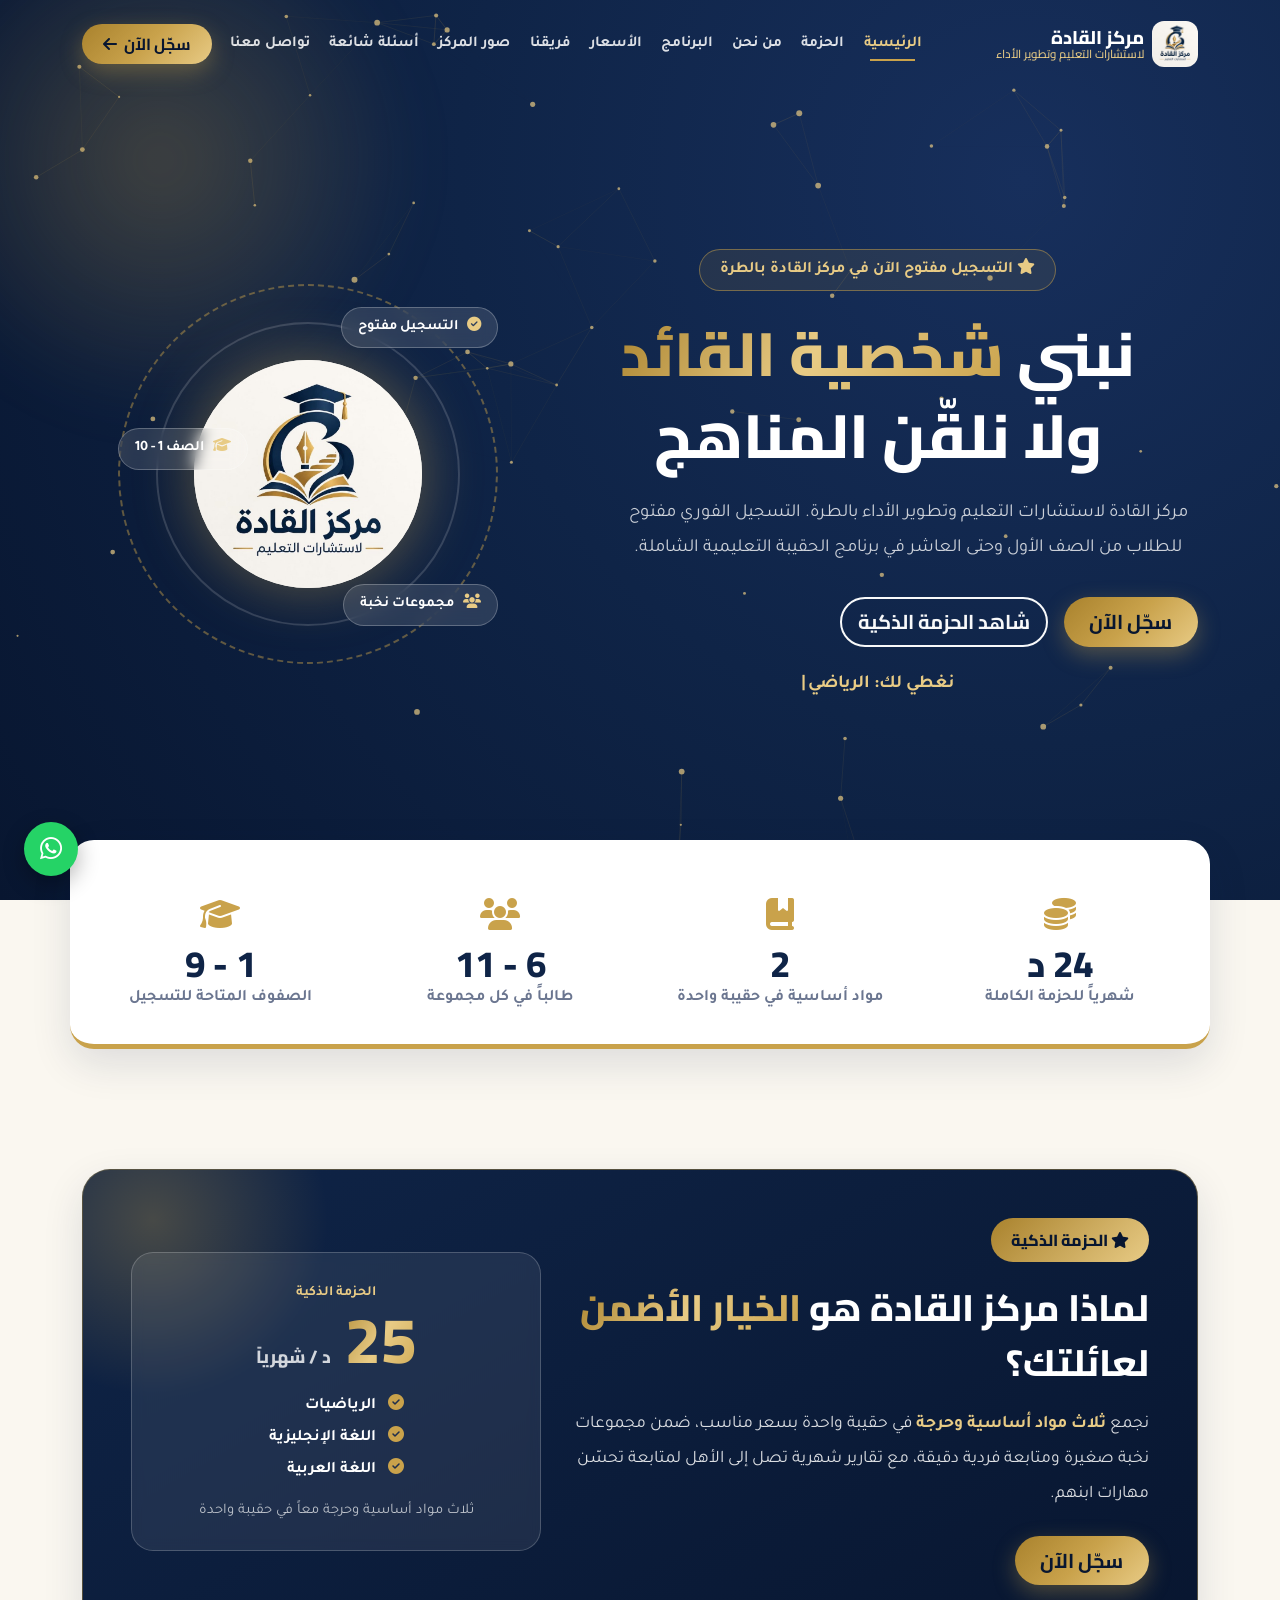
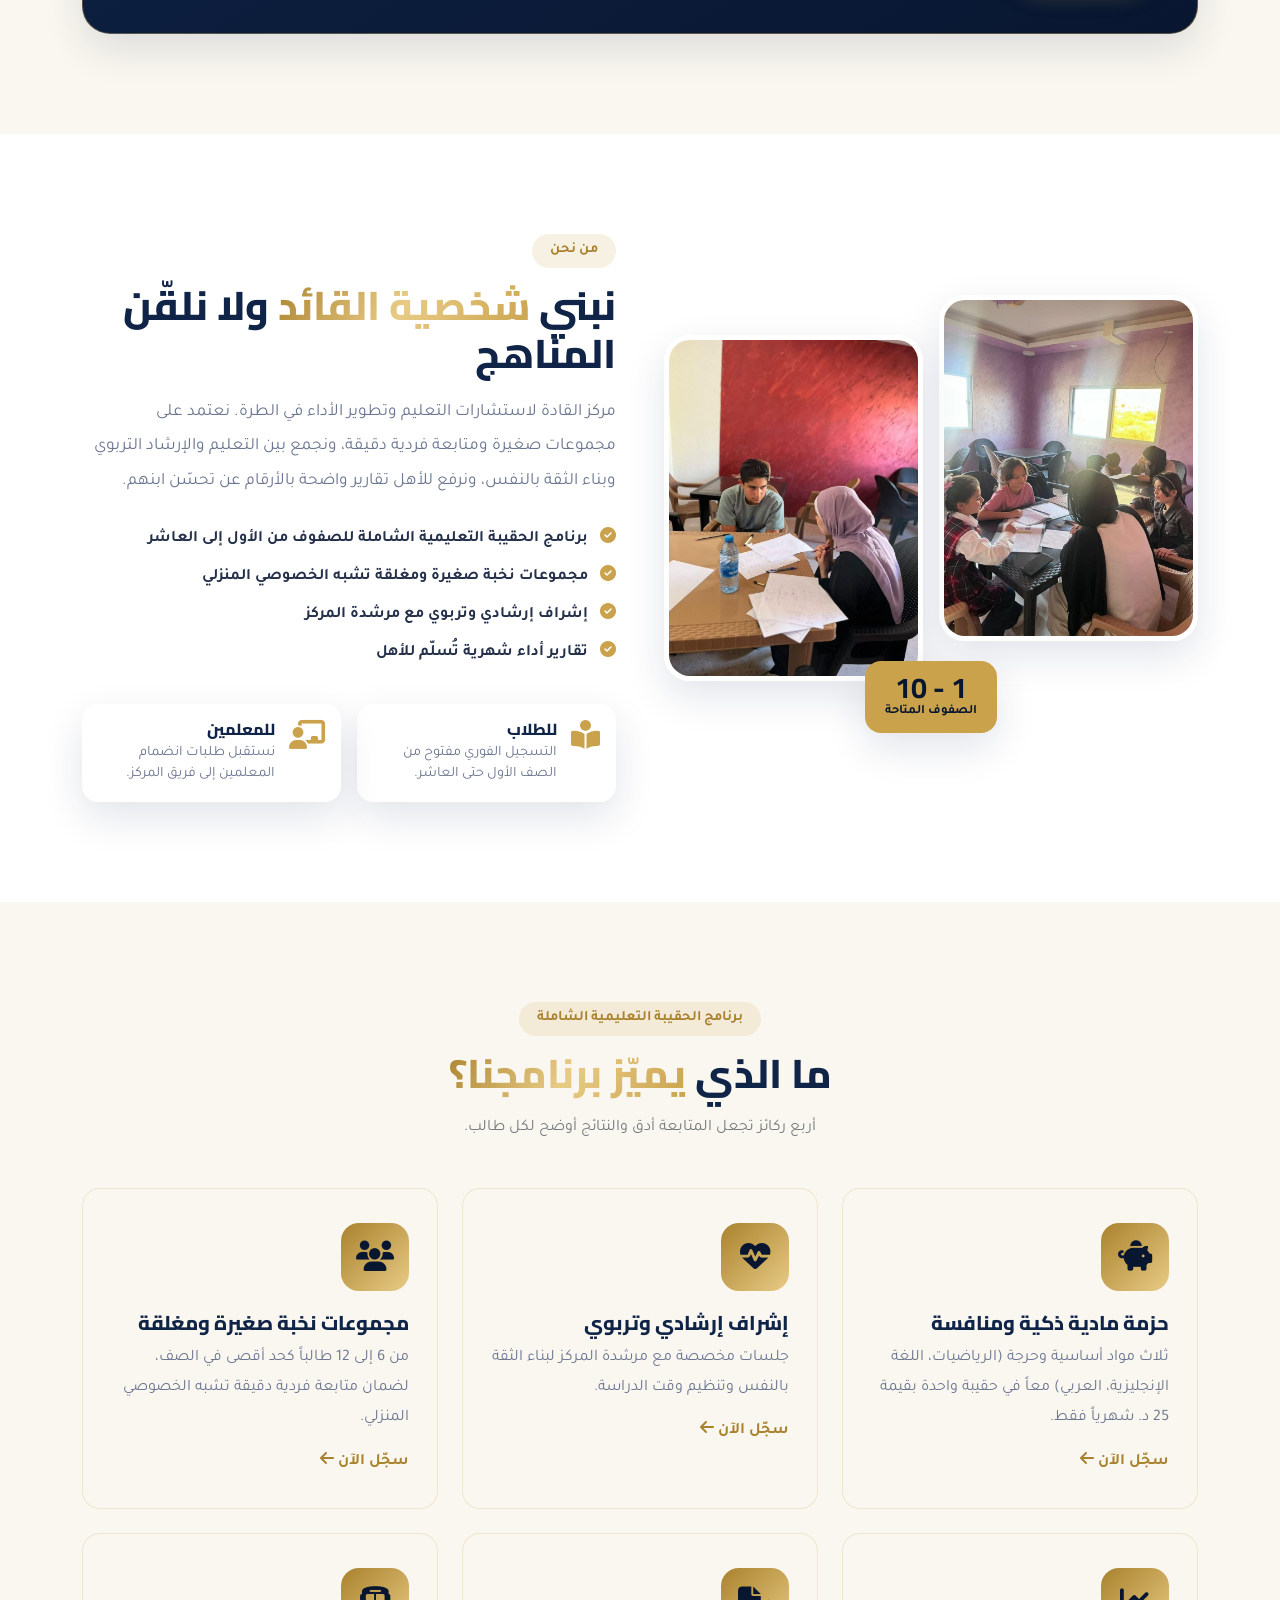
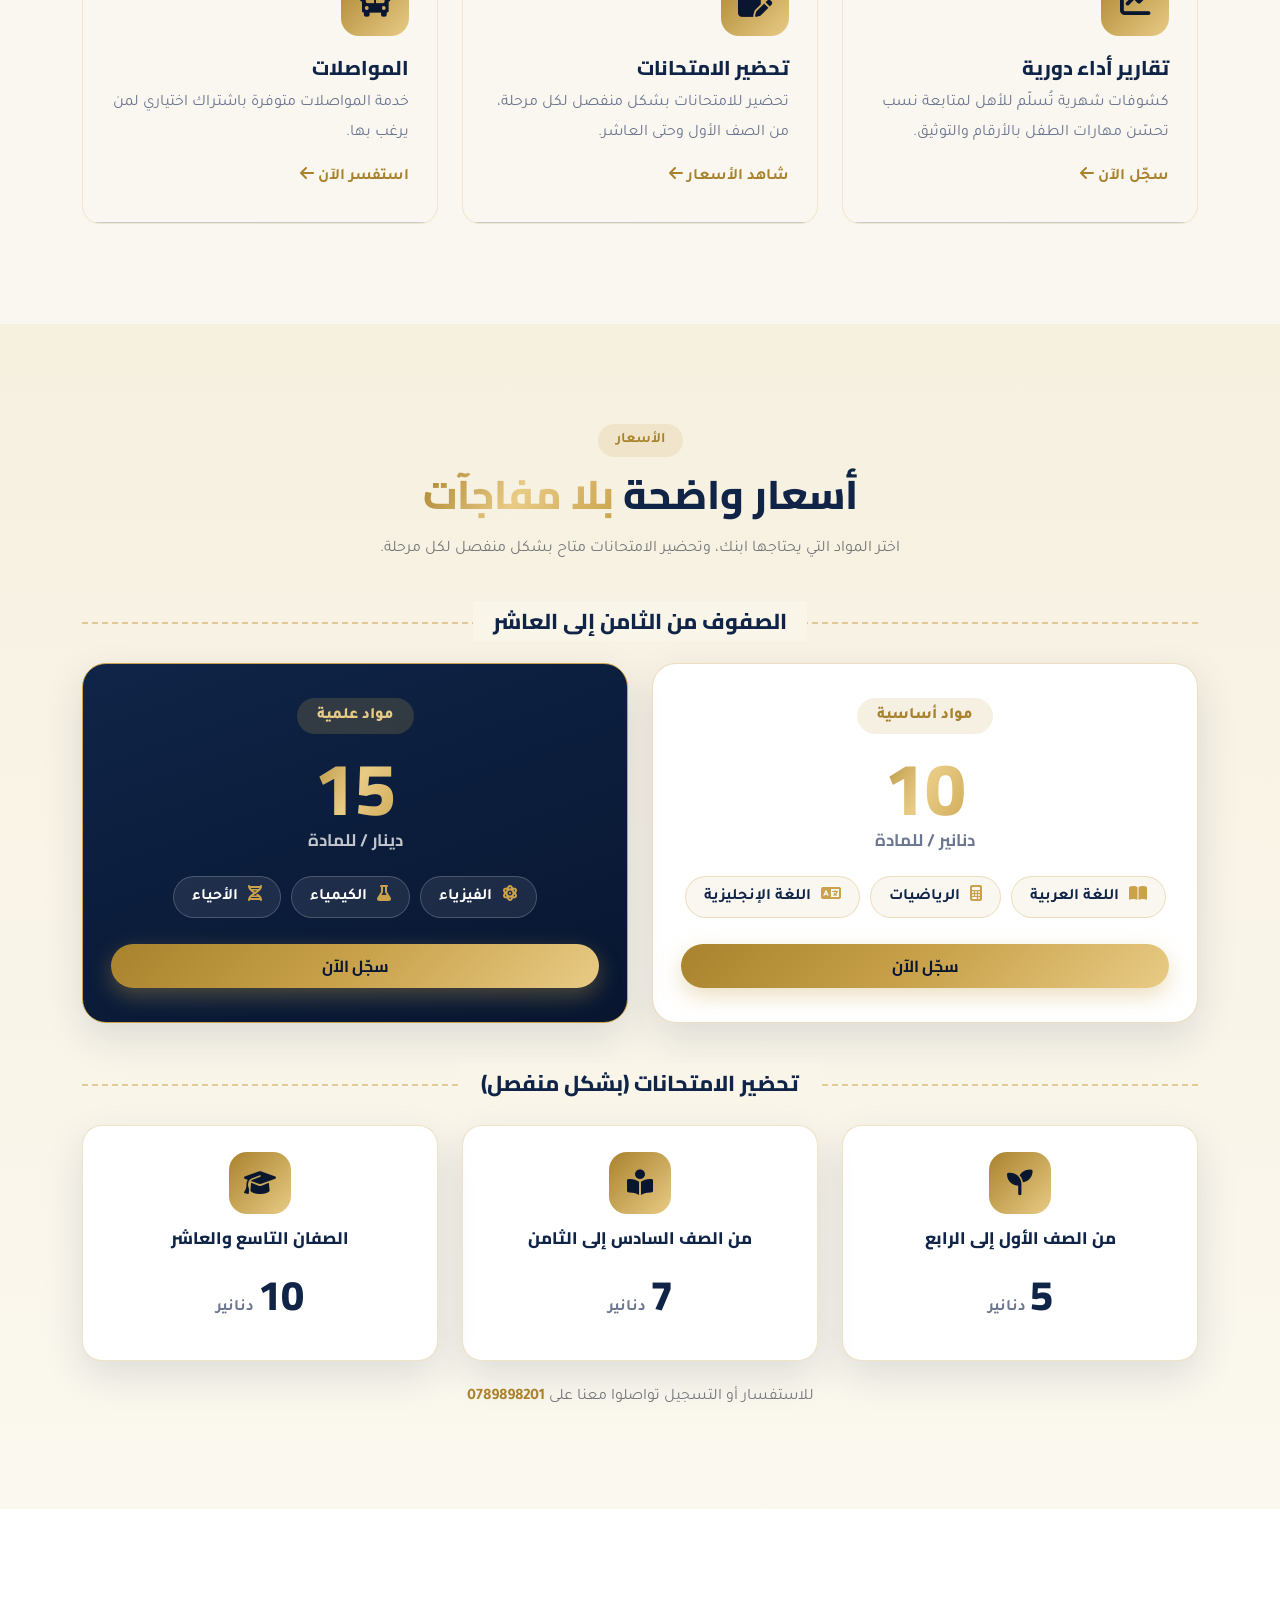
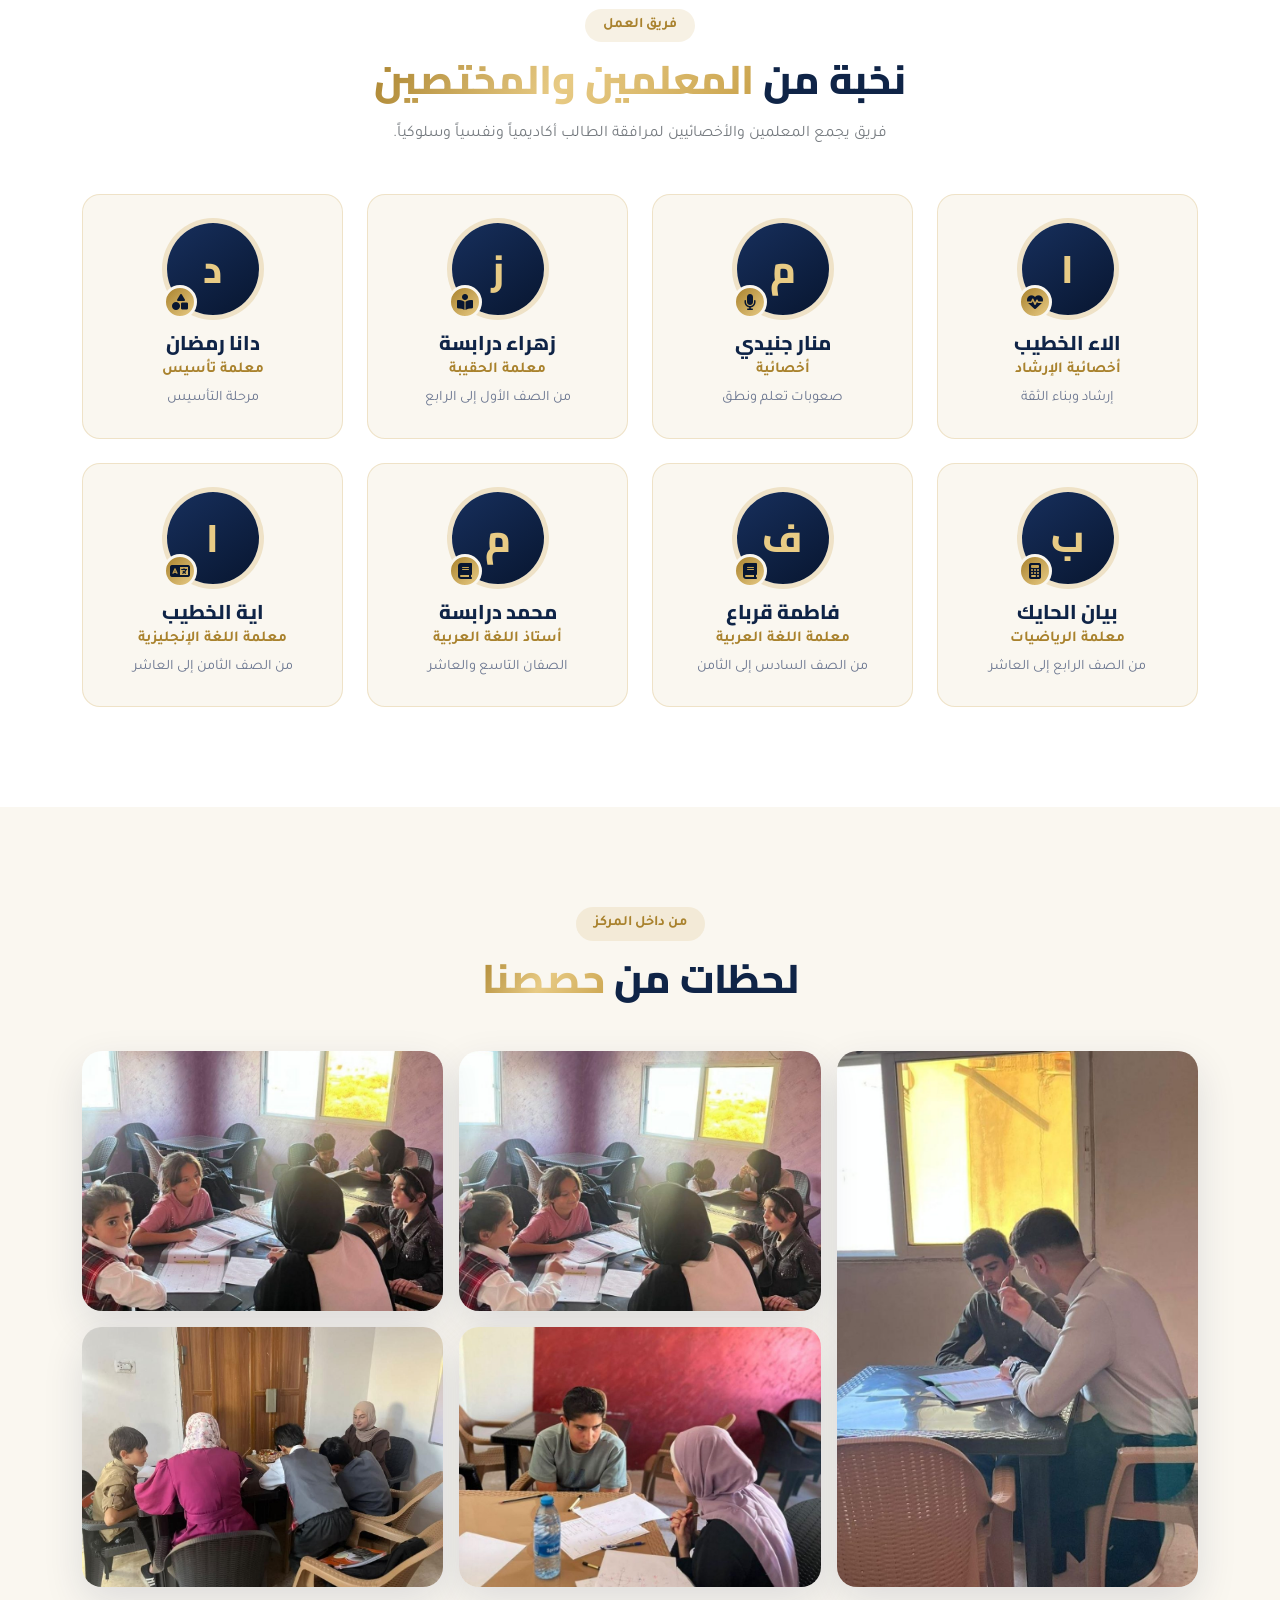
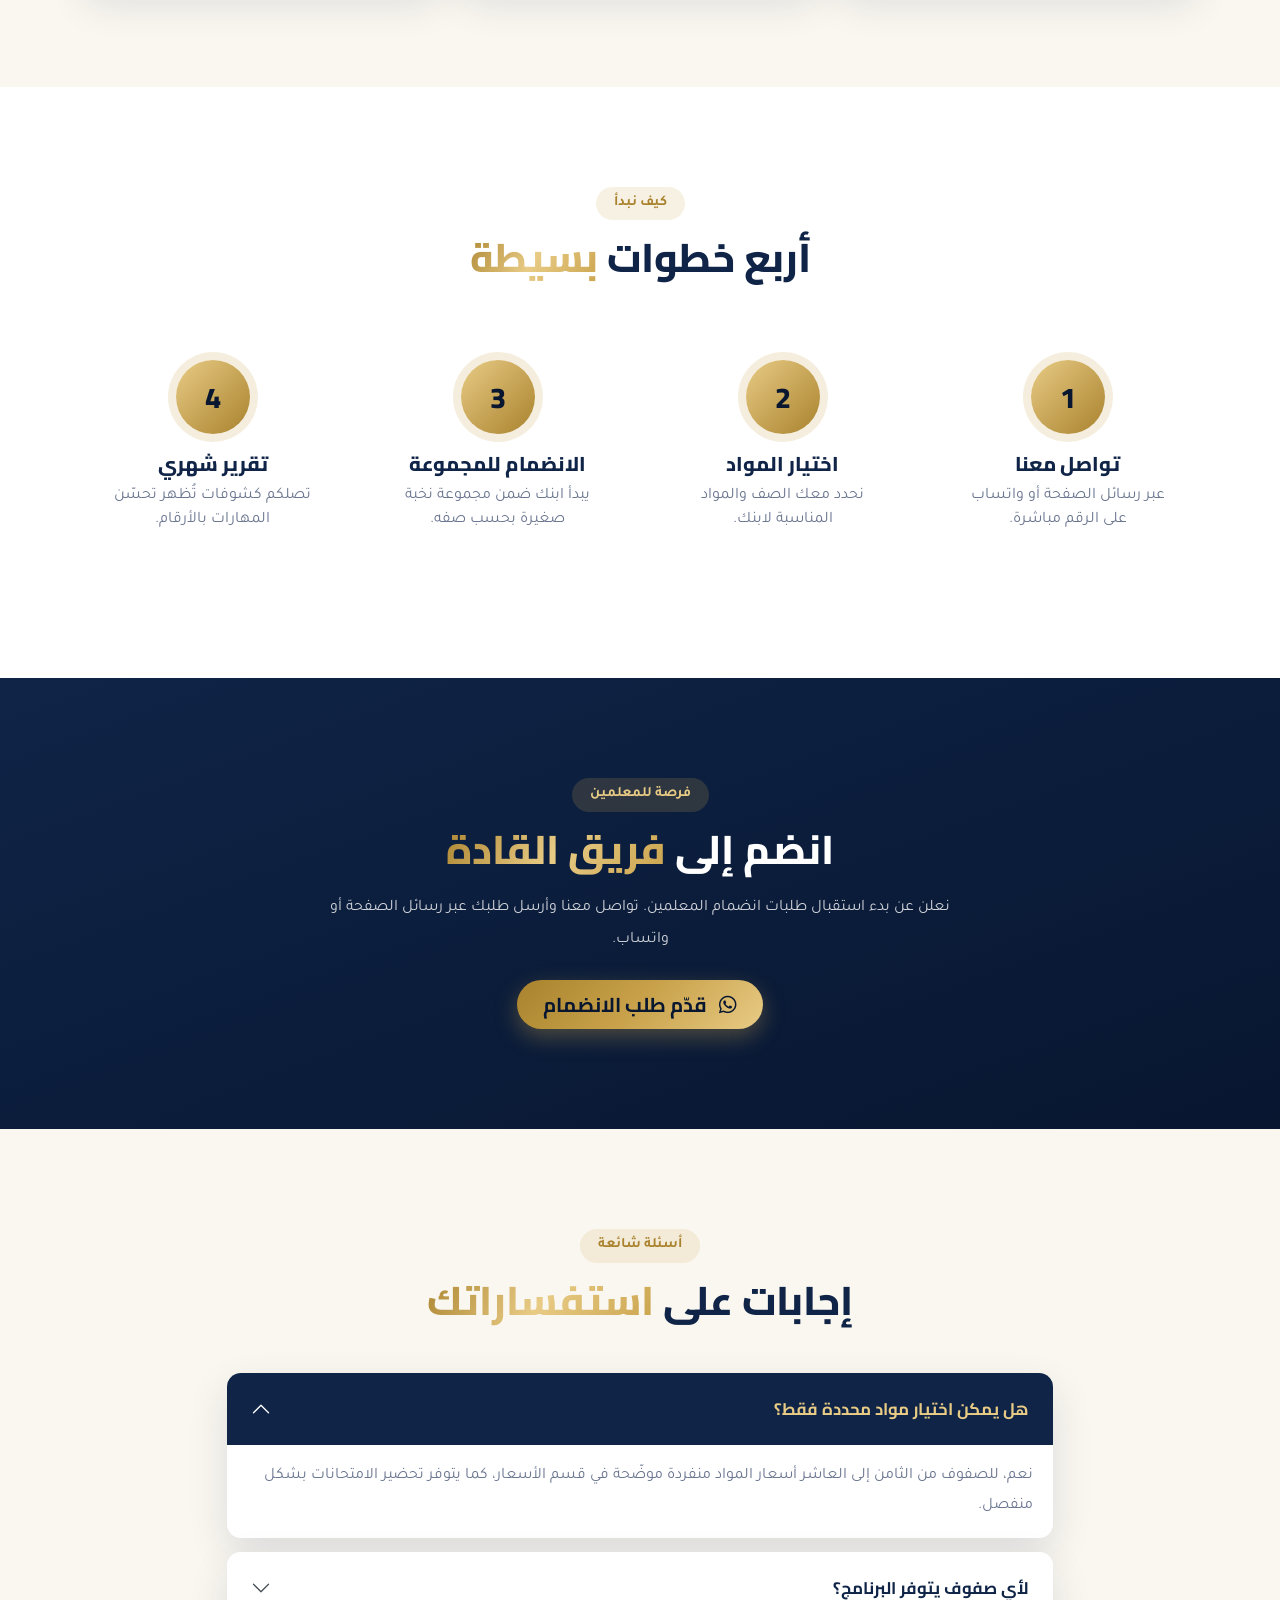
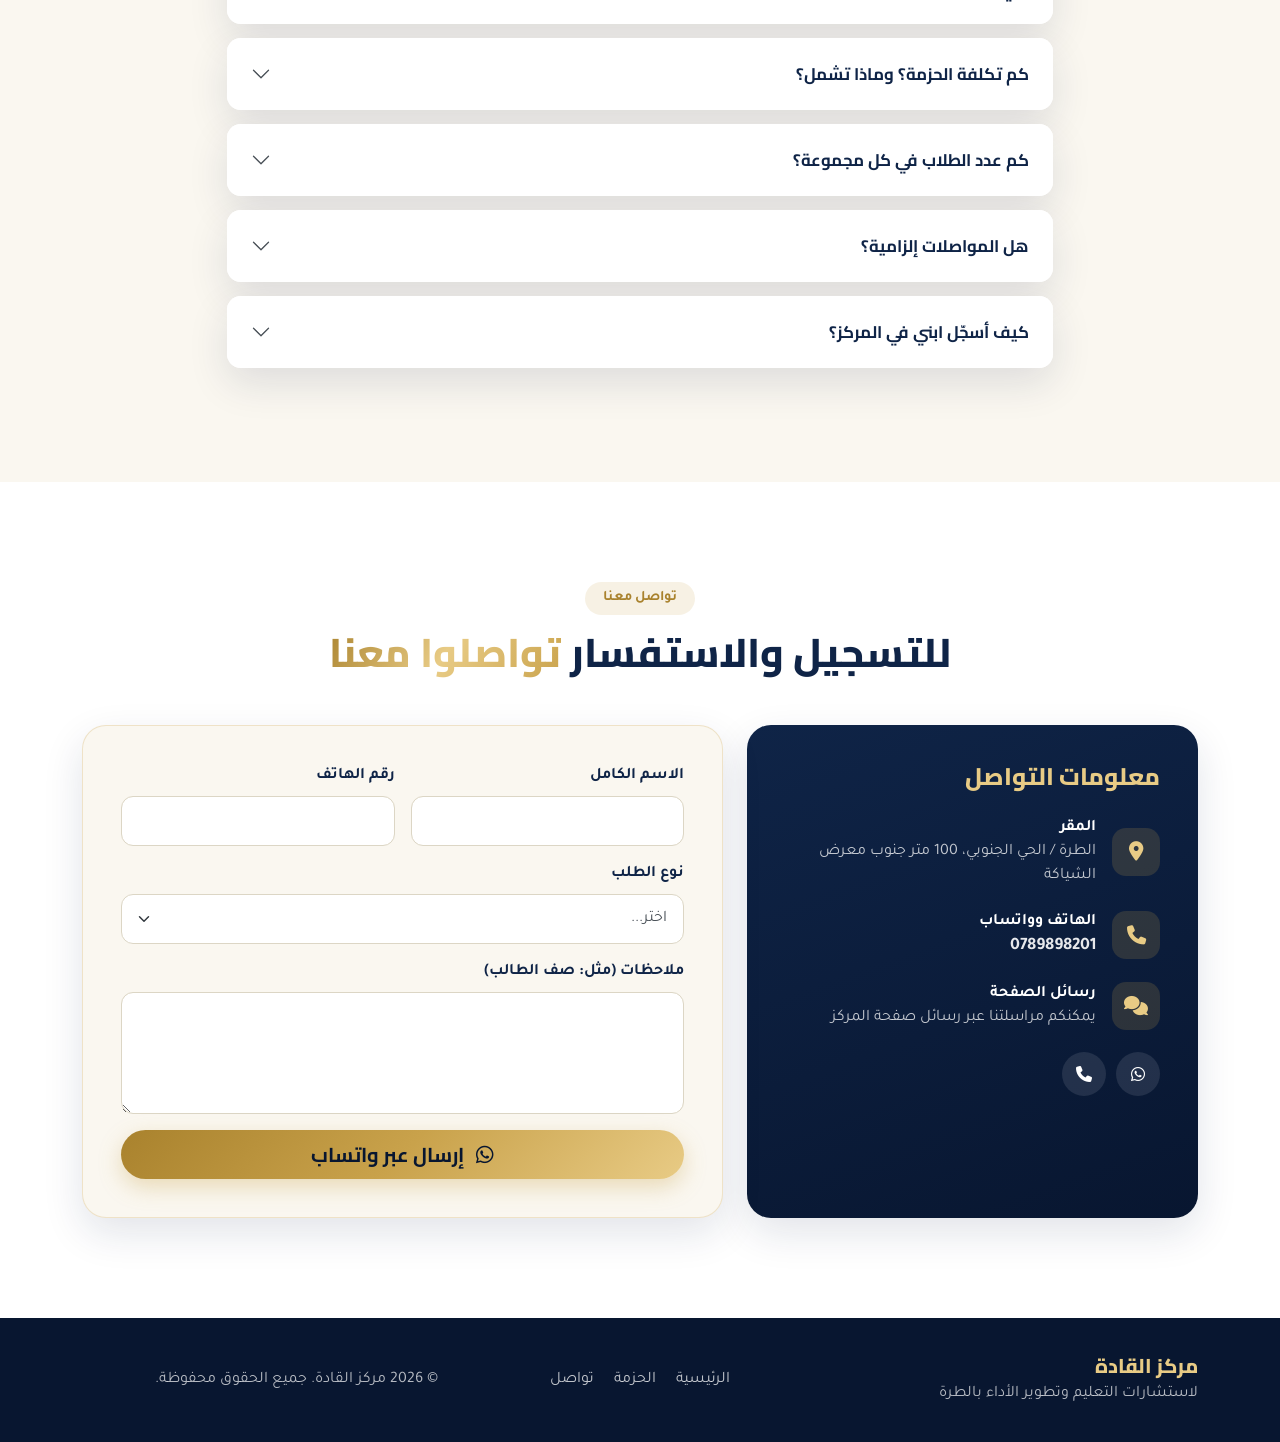
==== commit 5d7eb779: "update 3" ====
--- a/index.html
+++ b/index.html
@@ -240,9 +240,10 @@
       </div>
       <div class="row g-4 justify-content-center">
         <div class="col-6 col-md-4 col-lg-3 reveal"><div class="team-card"><div class="avatar"><span>ا</span><i class="fa-solid fa-heart-pulse"></i></div><h5>الاء الخطيب</h5><strong>أخصائية الإرشاد</strong><p>إرشاد وبناء الثقة</p></div></div>
-        <div class="col-6 col-md-4 col-lg-3 reveal"><div class="team-card"><div class="avatar"><span>م</span><i class="fa-solid fa-microphone"></i></div><h5>منار جنيدي</h5><strong>أخصائية النطق</strong><p>أخصائية نطق</p></div></div>
+        <div class="col-6 col-md-4 col-lg-3 reveal"><div class="team-card"><div class="avatar"><span>م</span><i class="fa-solid fa-microphone"></i></div><h5>منار جنيدي</h5><strong>أخصائية</strong><p>صعوبات تعلم ونطق</p></div></div>
         <div class="col-6 col-md-4 col-lg-3 reveal"><div class="team-card"><div class="avatar"><span>ز</span><i class="fa-solid fa-book-open-reader"></i></div><h5>زهراء درابسة</h5><strong>معلمة الحقيبة</strong><p>من الصف الأول إلى الرابع</p></div></div>
-        <div class="col-6 col-md-4 col-lg-3 reveal"><div class="team-card"><div class="avatar"><span>ب</span><i class="fa-solid fa-calculator"></i></div><h5> بيان الحايك</h5><strong>معلمة الرياضيات</strong><p>من الصف الرابع إلى الثامن</p></div></div>
+        <div class="col-6 col-md-4 col-lg-3 reveal"><div class="team-card"><div class="avatar"><span>د</span><i class="fa-solid fa-shapes"></i></div><h5>دانا رمضان</h5><strong>معلمة تأسيس</strong><p>مرحلة التأسيس</p></div></div>
+        <div class="col-6 col-md-4 col-lg-3 reveal"><div class="team-card"><div class="avatar"><span>ب</span><i class="fa-solid fa-calculator"></i></div><h5>بيان الحايك</h5><strong>معلمة الرياضيات</strong><p>من الصف الرابع إلى العاشر</p></div></div>
         <div class="col-6 col-md-4 col-lg-3 reveal"><div class="team-card"><div class="avatar"><span>ف</span><i class="fa-solid fa-book"></i></div><h5>فاطمة قرباع</h5><strong>معلمة اللغة العربية</strong><p>من الصف السادس إلى الثامن</p></div></div>
         <div class="col-6 col-md-4 col-lg-3 reveal"><div class="team-card"><div class="avatar"><span>م</span><i class="fa-solid fa-book"></i></div><h5>محمد درابسة</h5><strong>أستاذ اللغة العربية</strong><p>الصفان التاسع والعاشر</p></div></div>
         <div class="col-6 col-md-4 col-lg-3 reveal"><div class="team-card"><div class="avatar"><span>ا</span><i class="fa-solid fa-language"></i></div><h5>اية الخطيب</h5><strong>معلمة اللغة الإنجليزية</strong><p>من الصف الثامن إلى العاشر</p></div></div>
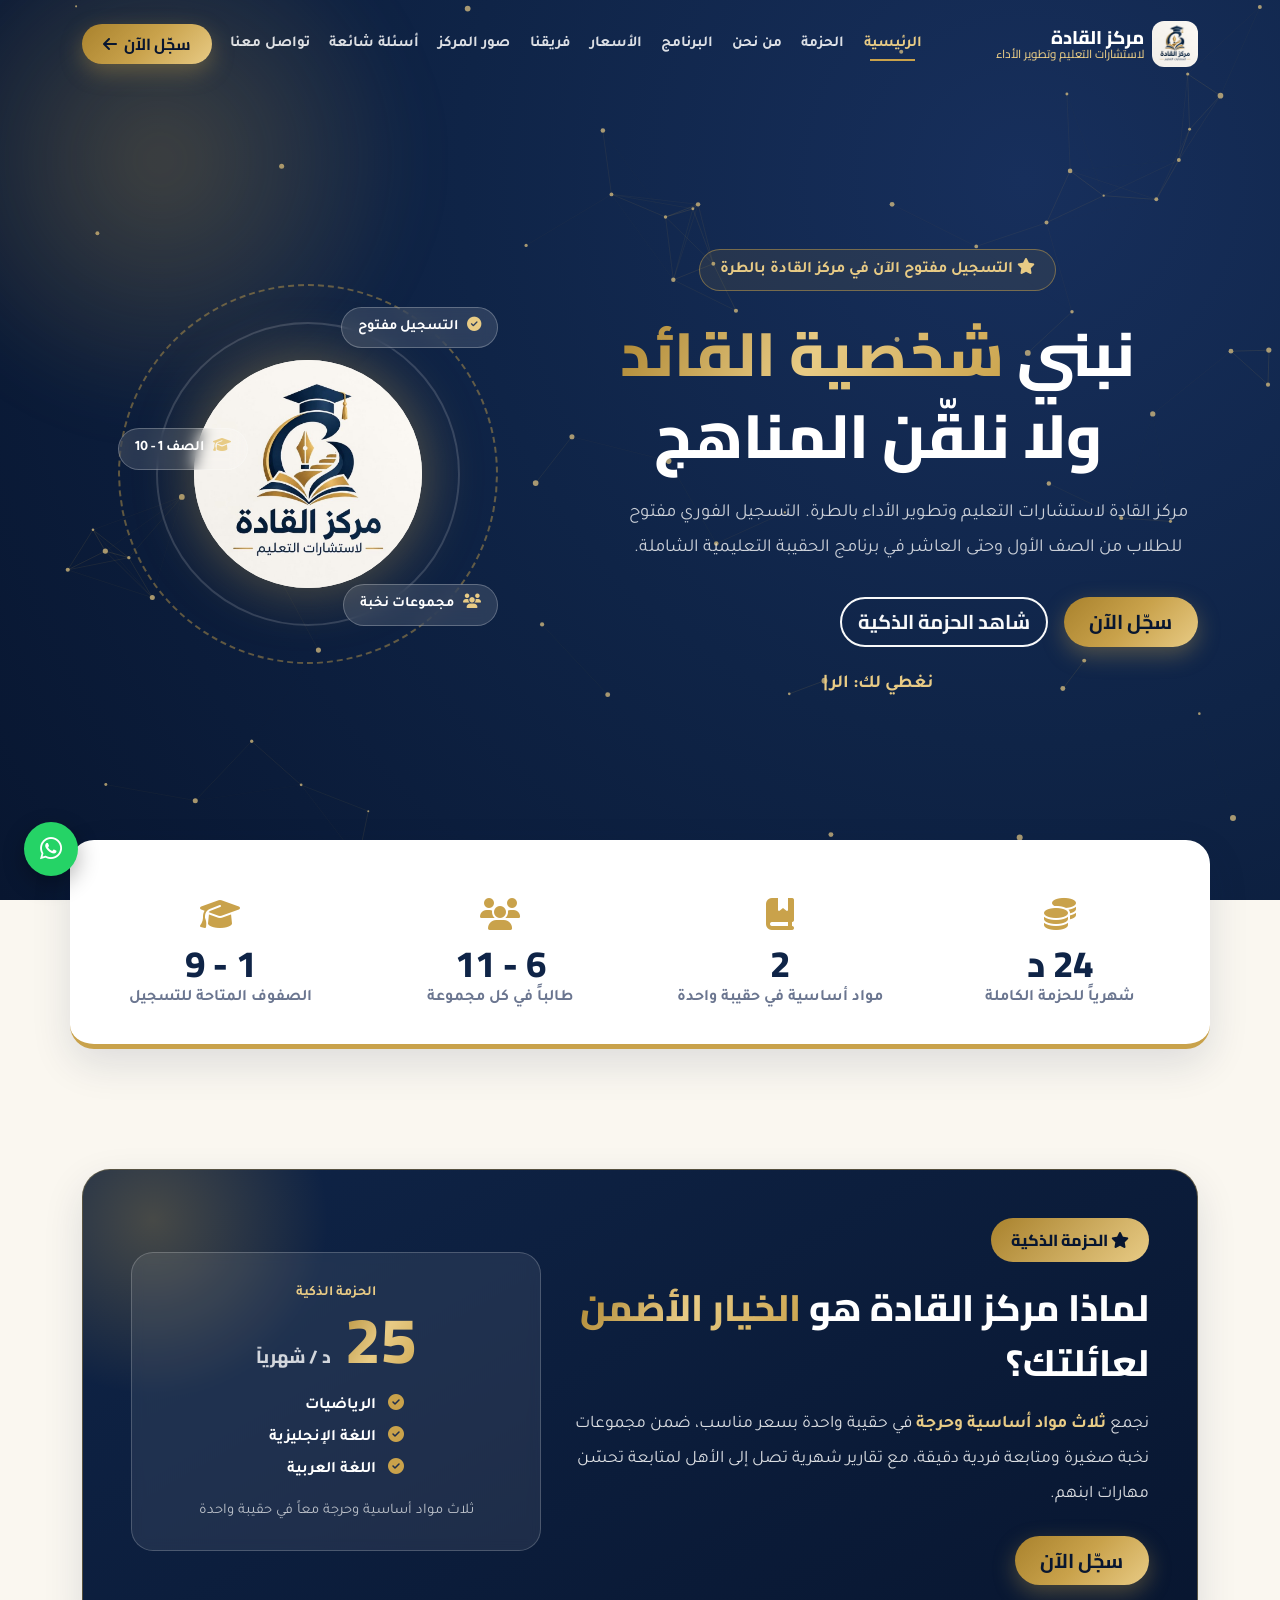
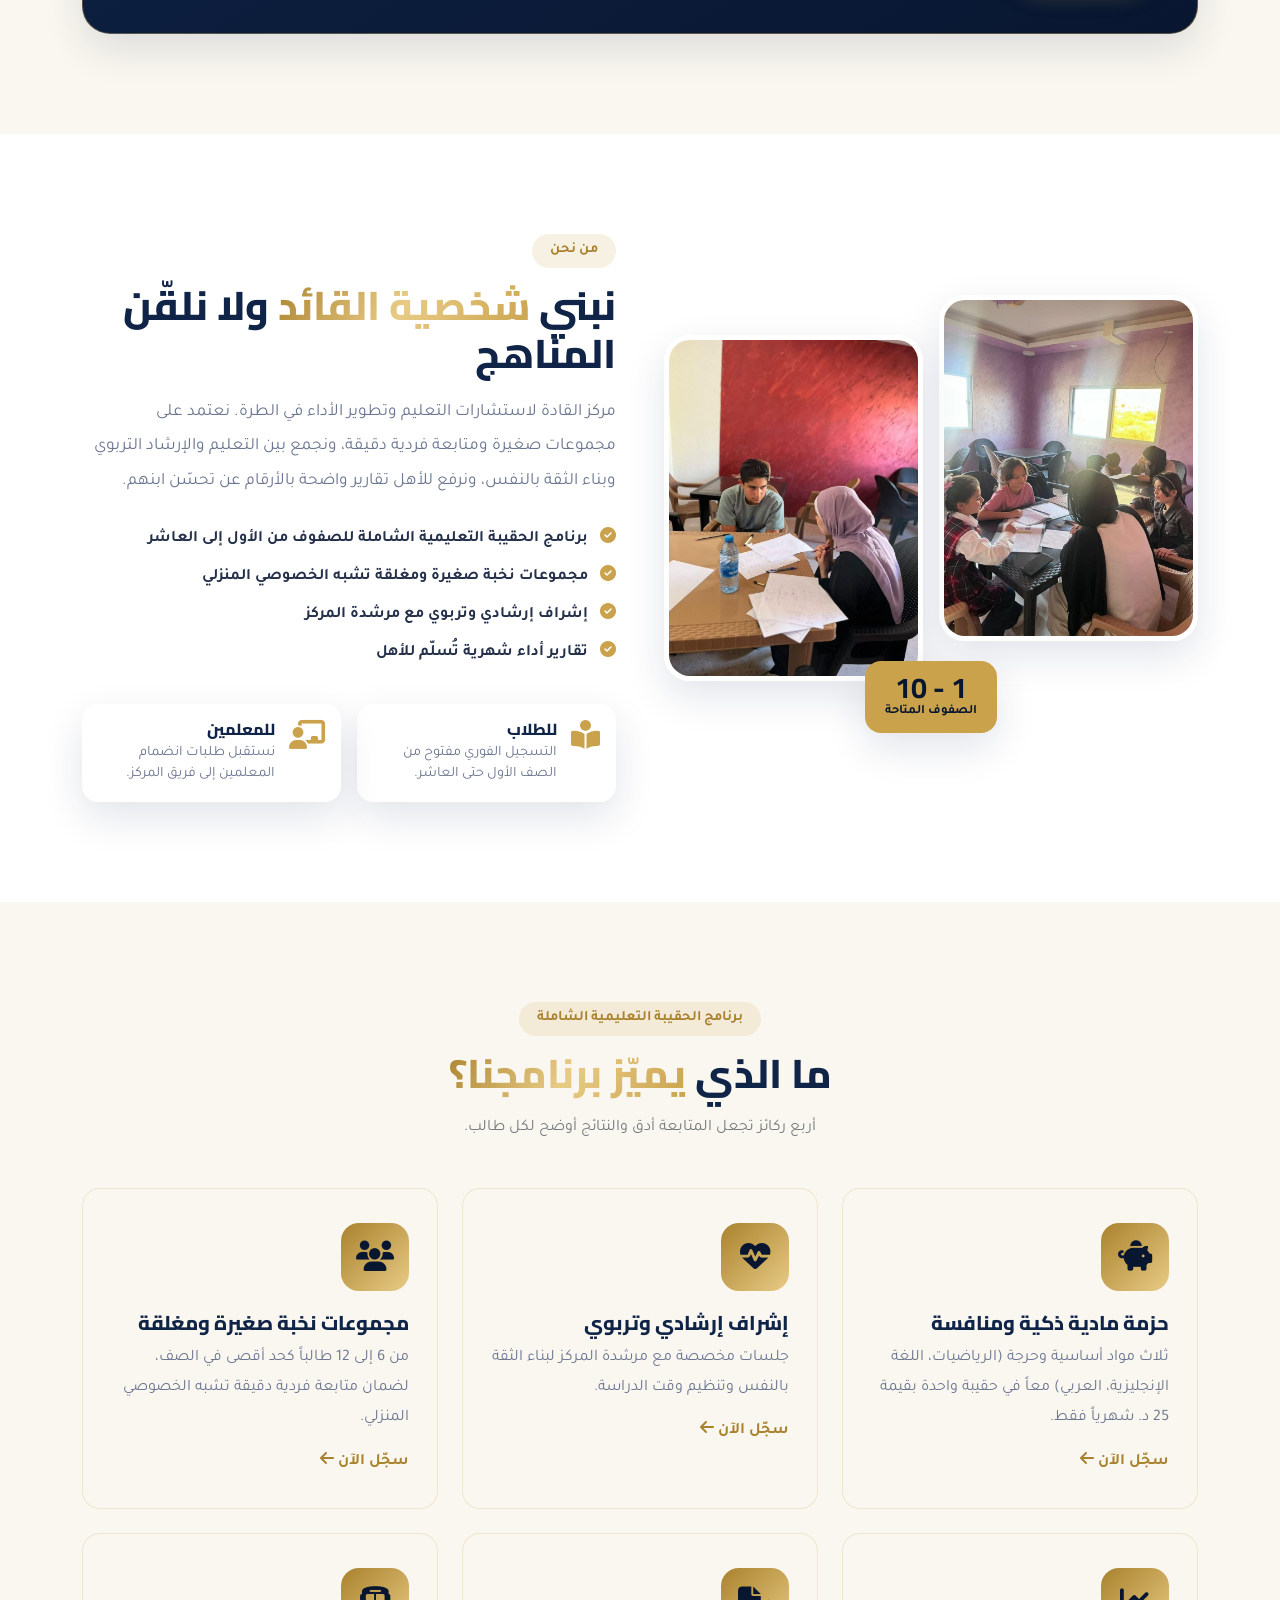
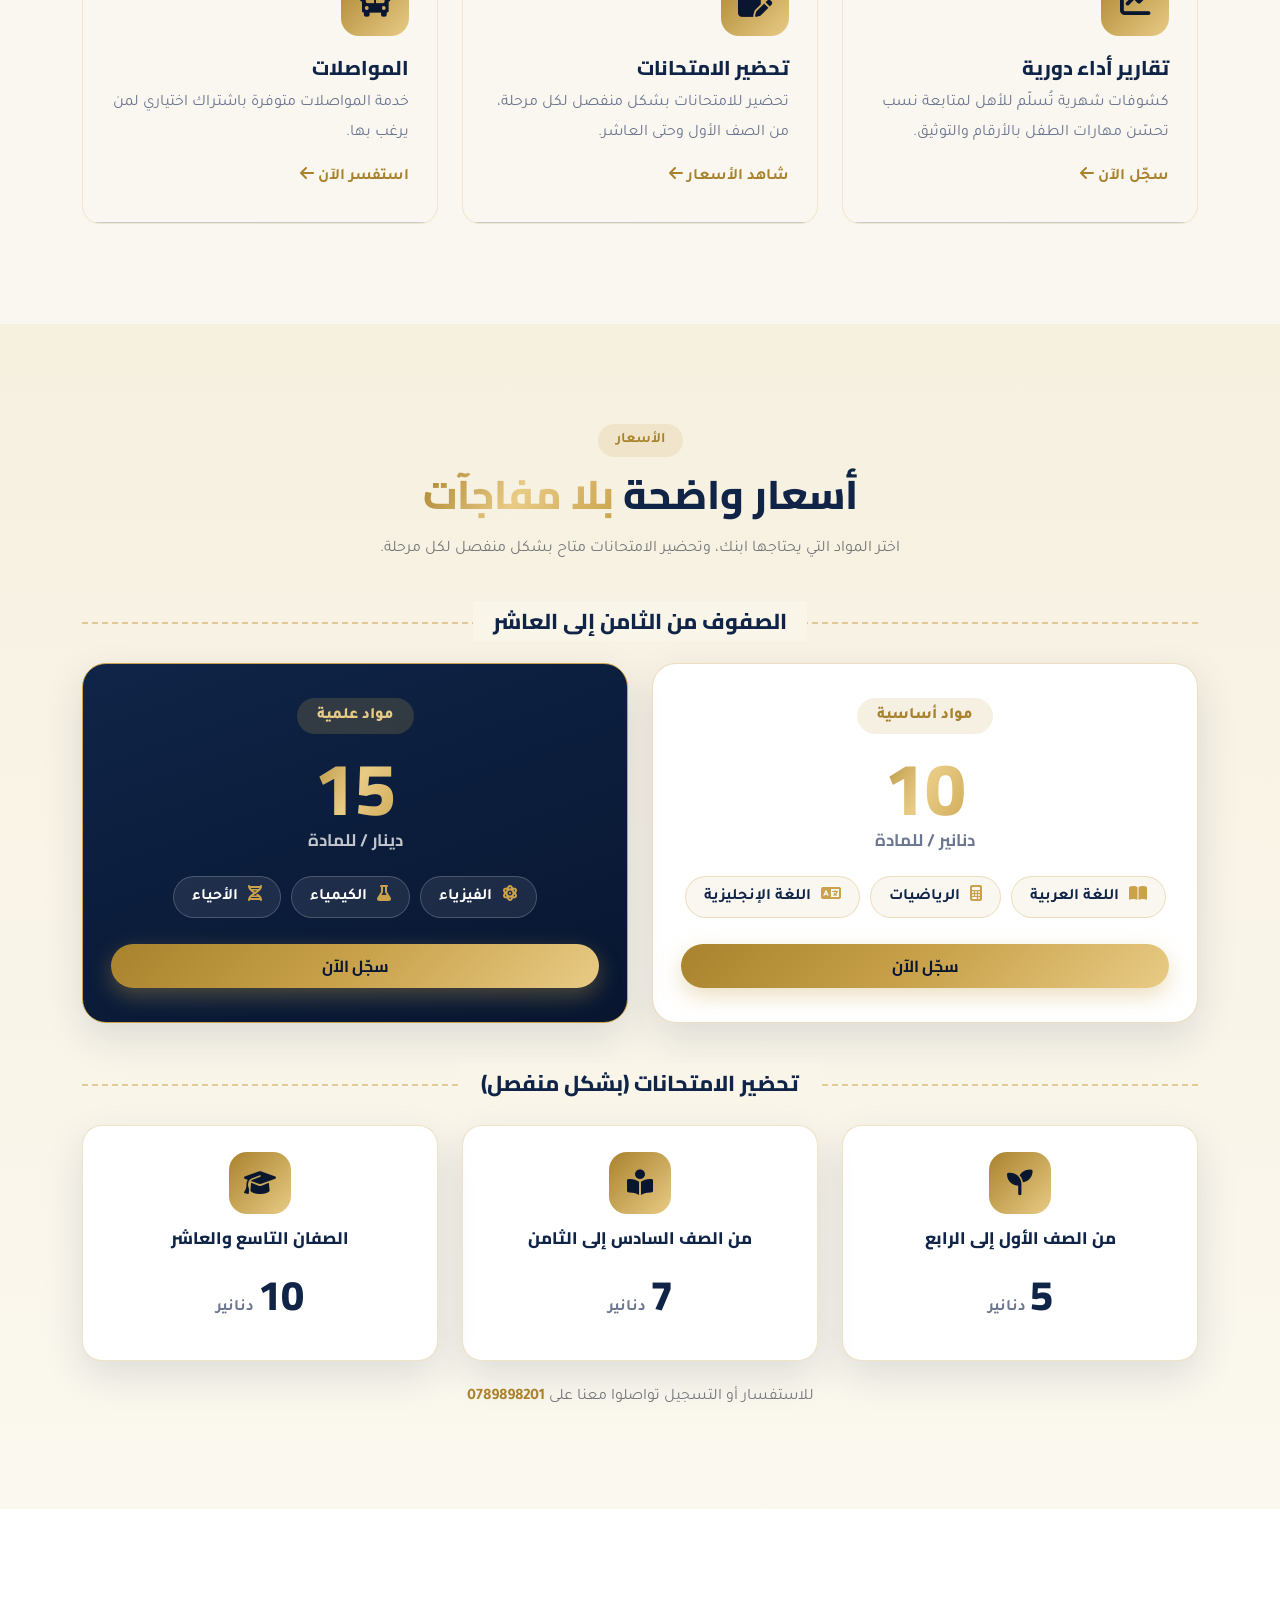
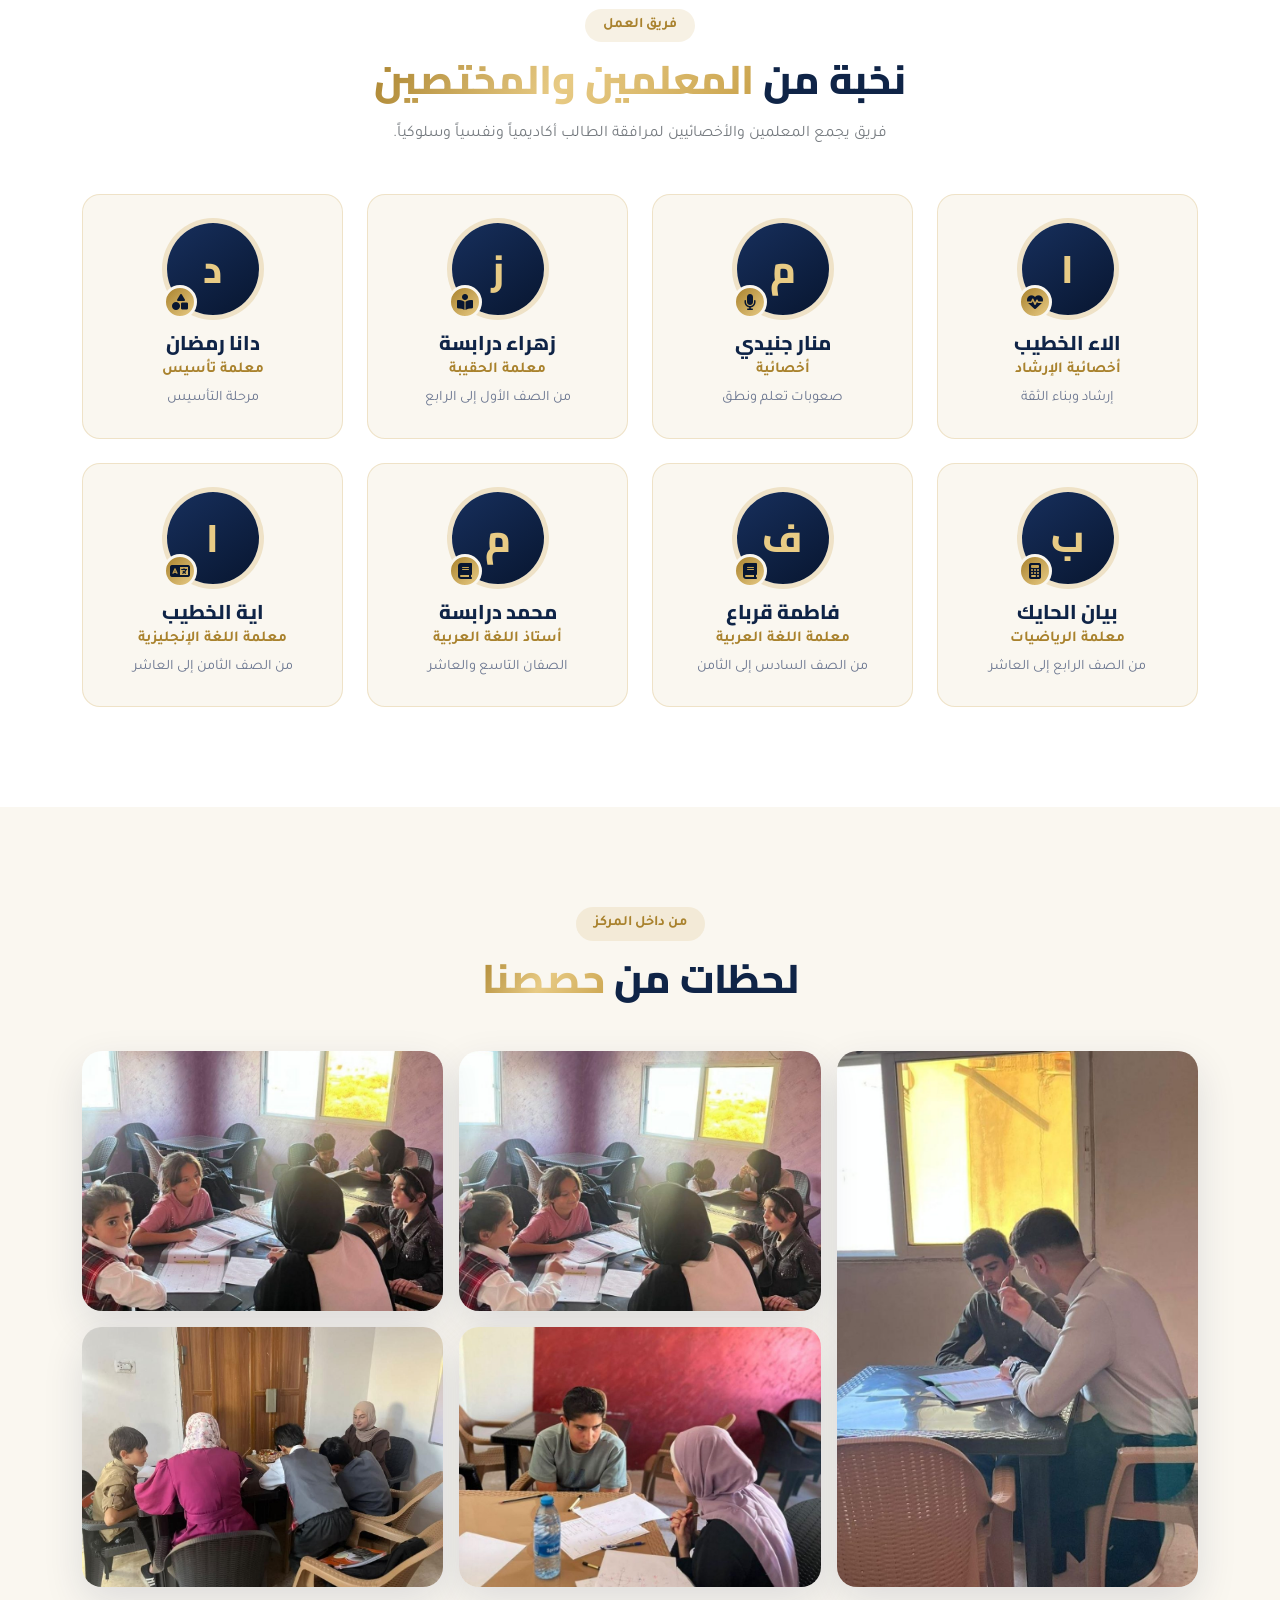
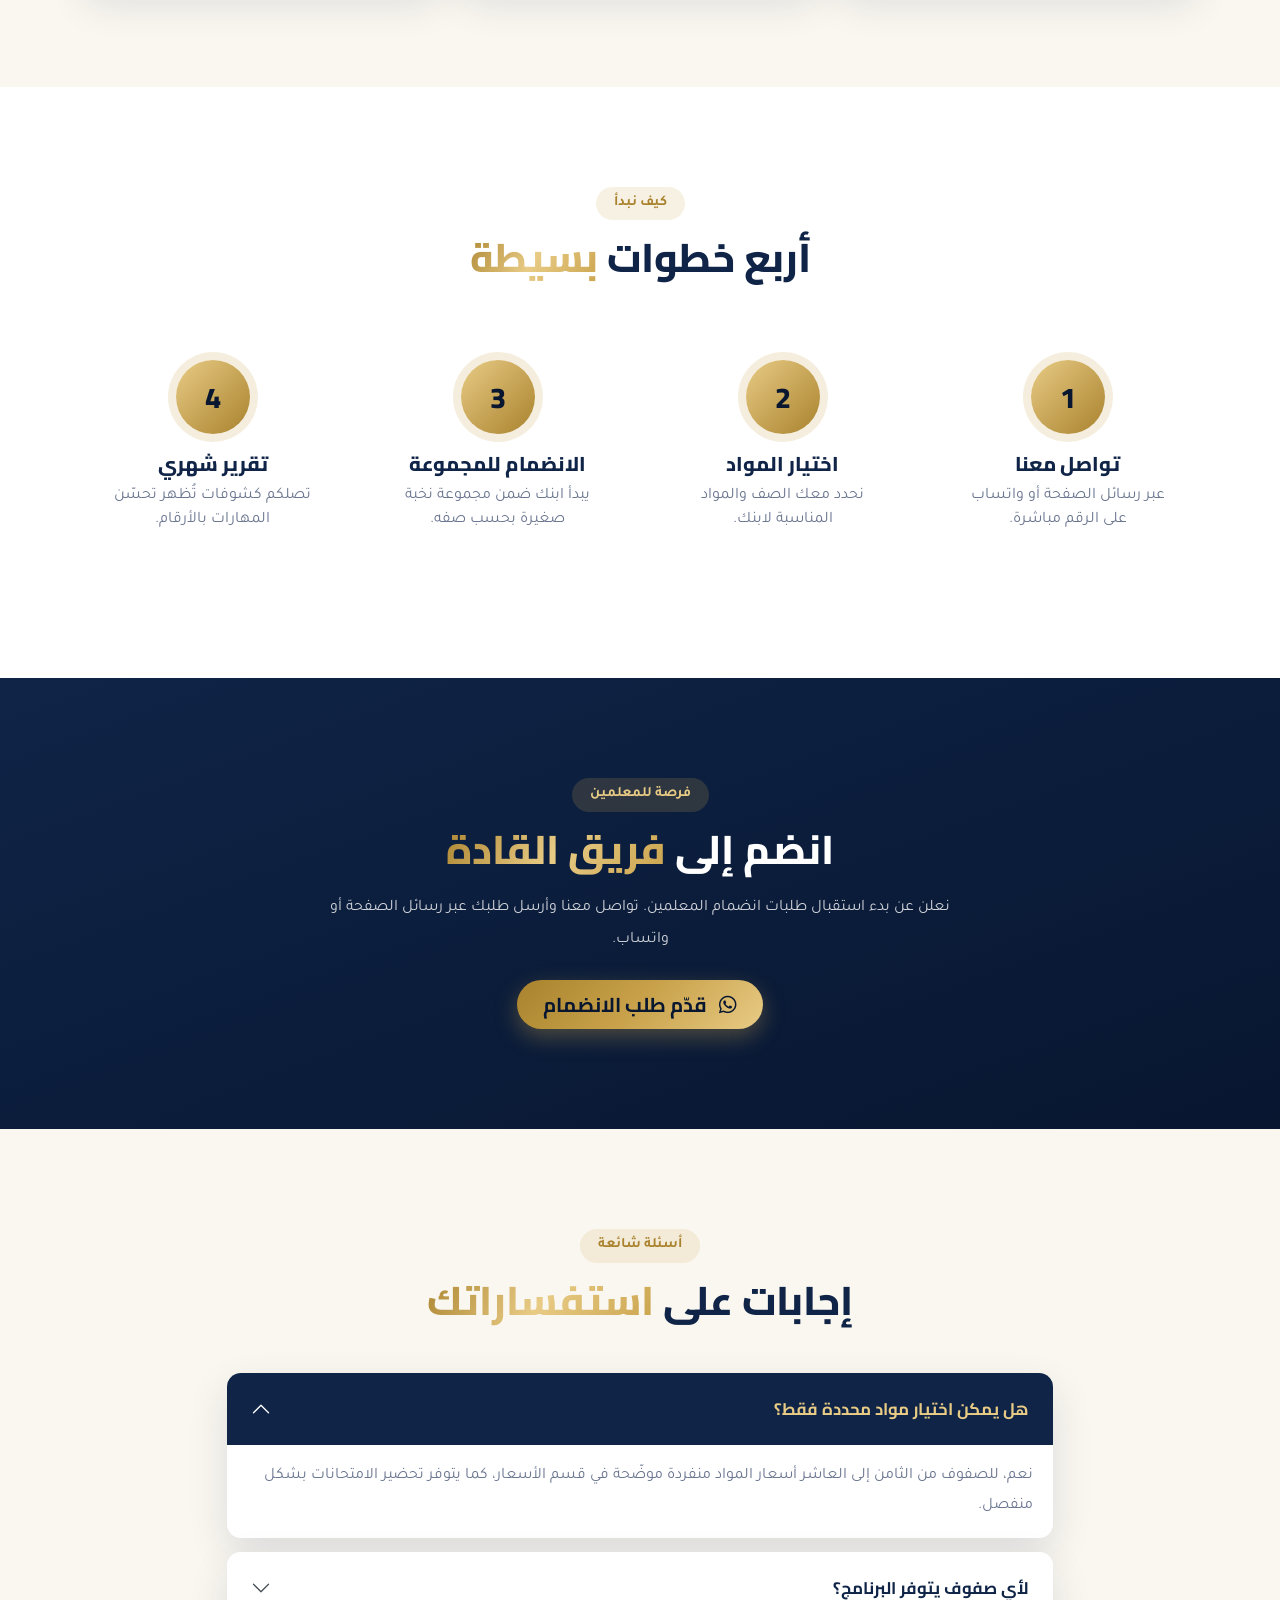
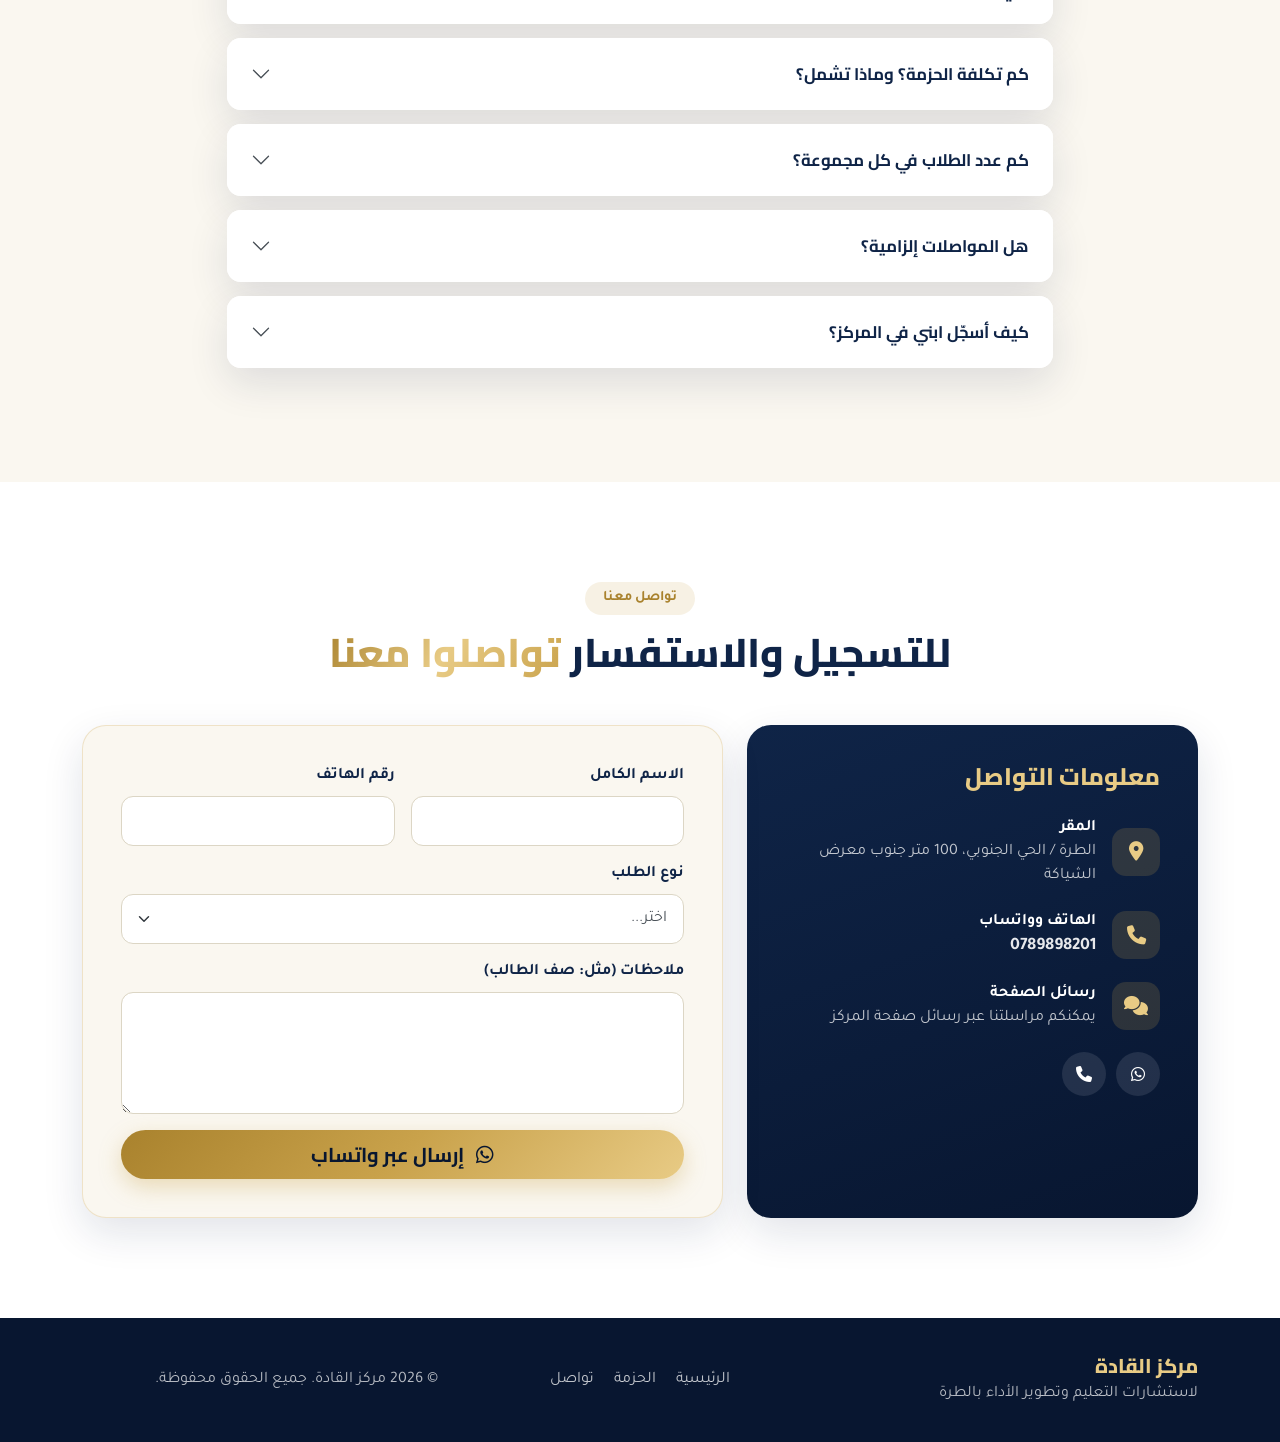
==== commit 28472b7f: "update 4 states" ====
--- a/index.html
+++ b/index.html
@@ -384,5 +384,6 @@
 
   <script src="assets/vendor/bootstrap/bootstrap.bundle.min.js"></script>
   <script src="js/main.js"></script>
+  <script src="js/counter.js"></script>
 </body>
 </html>
